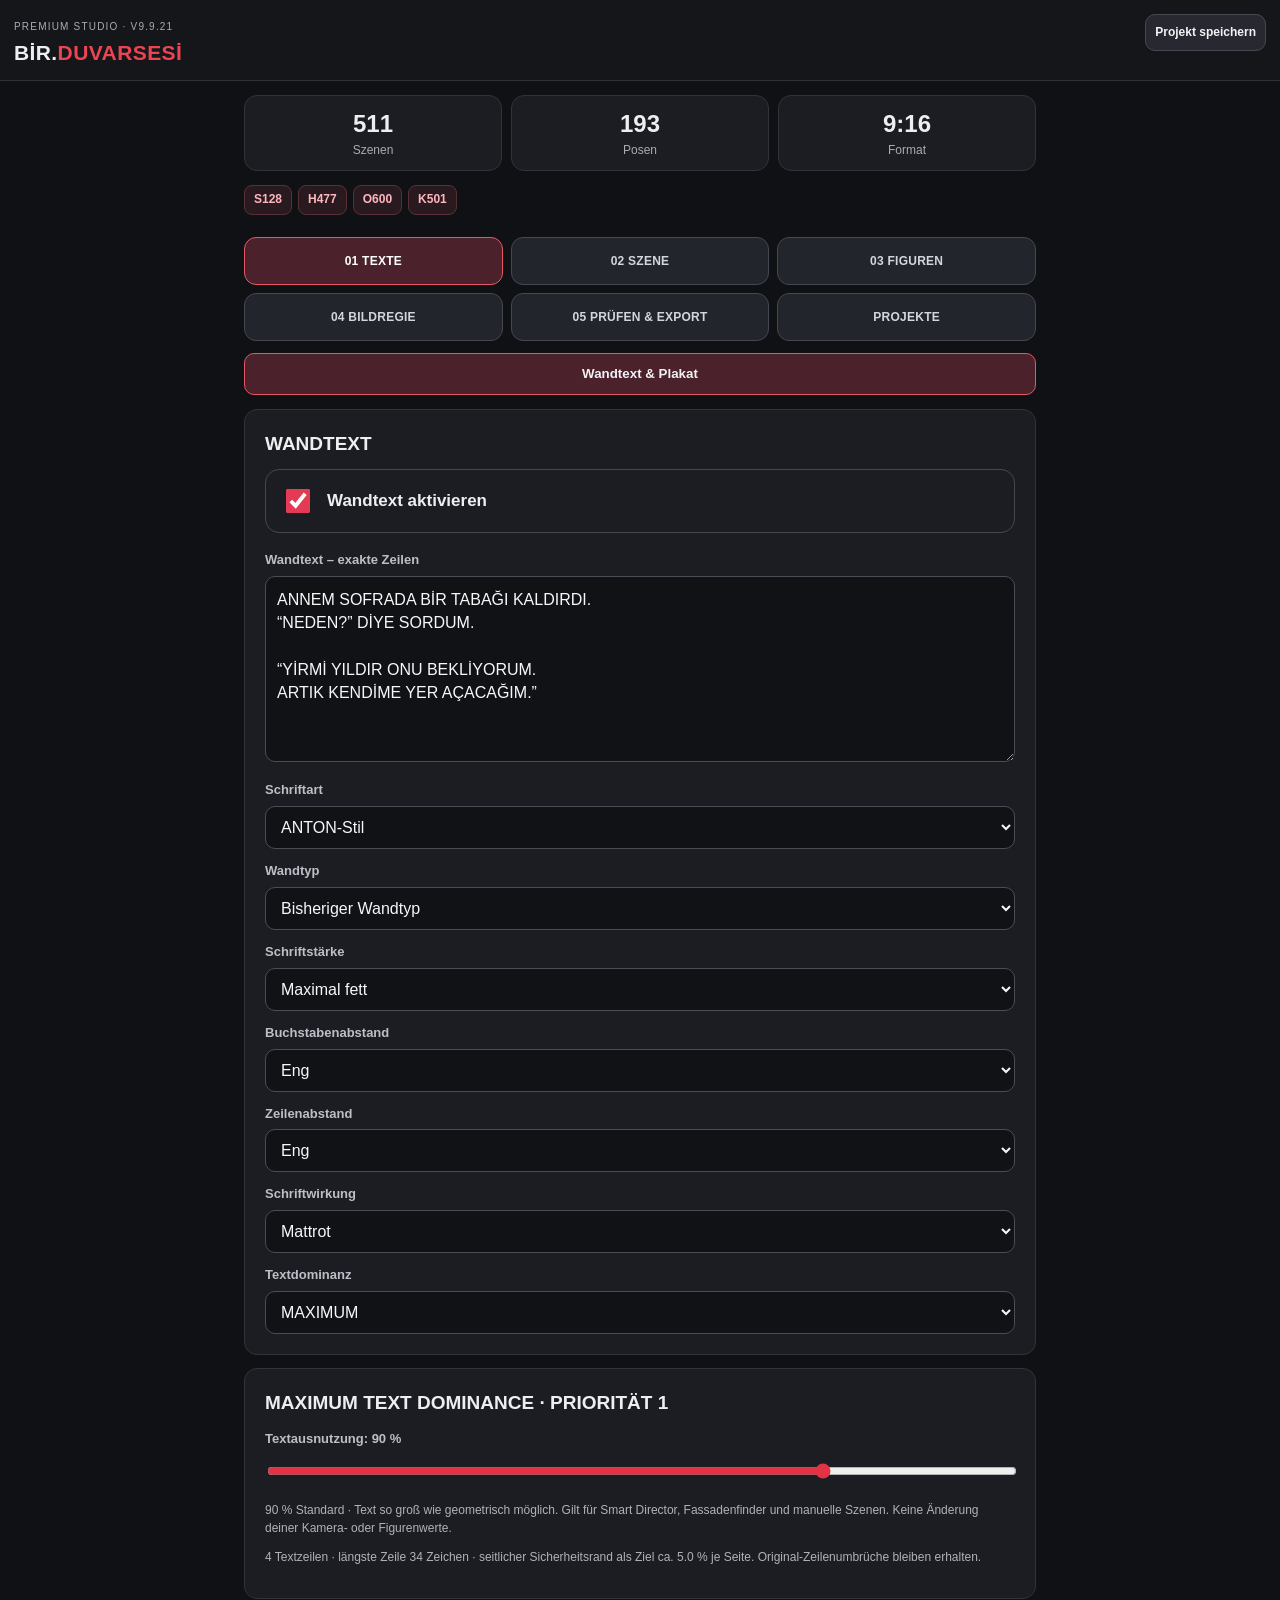
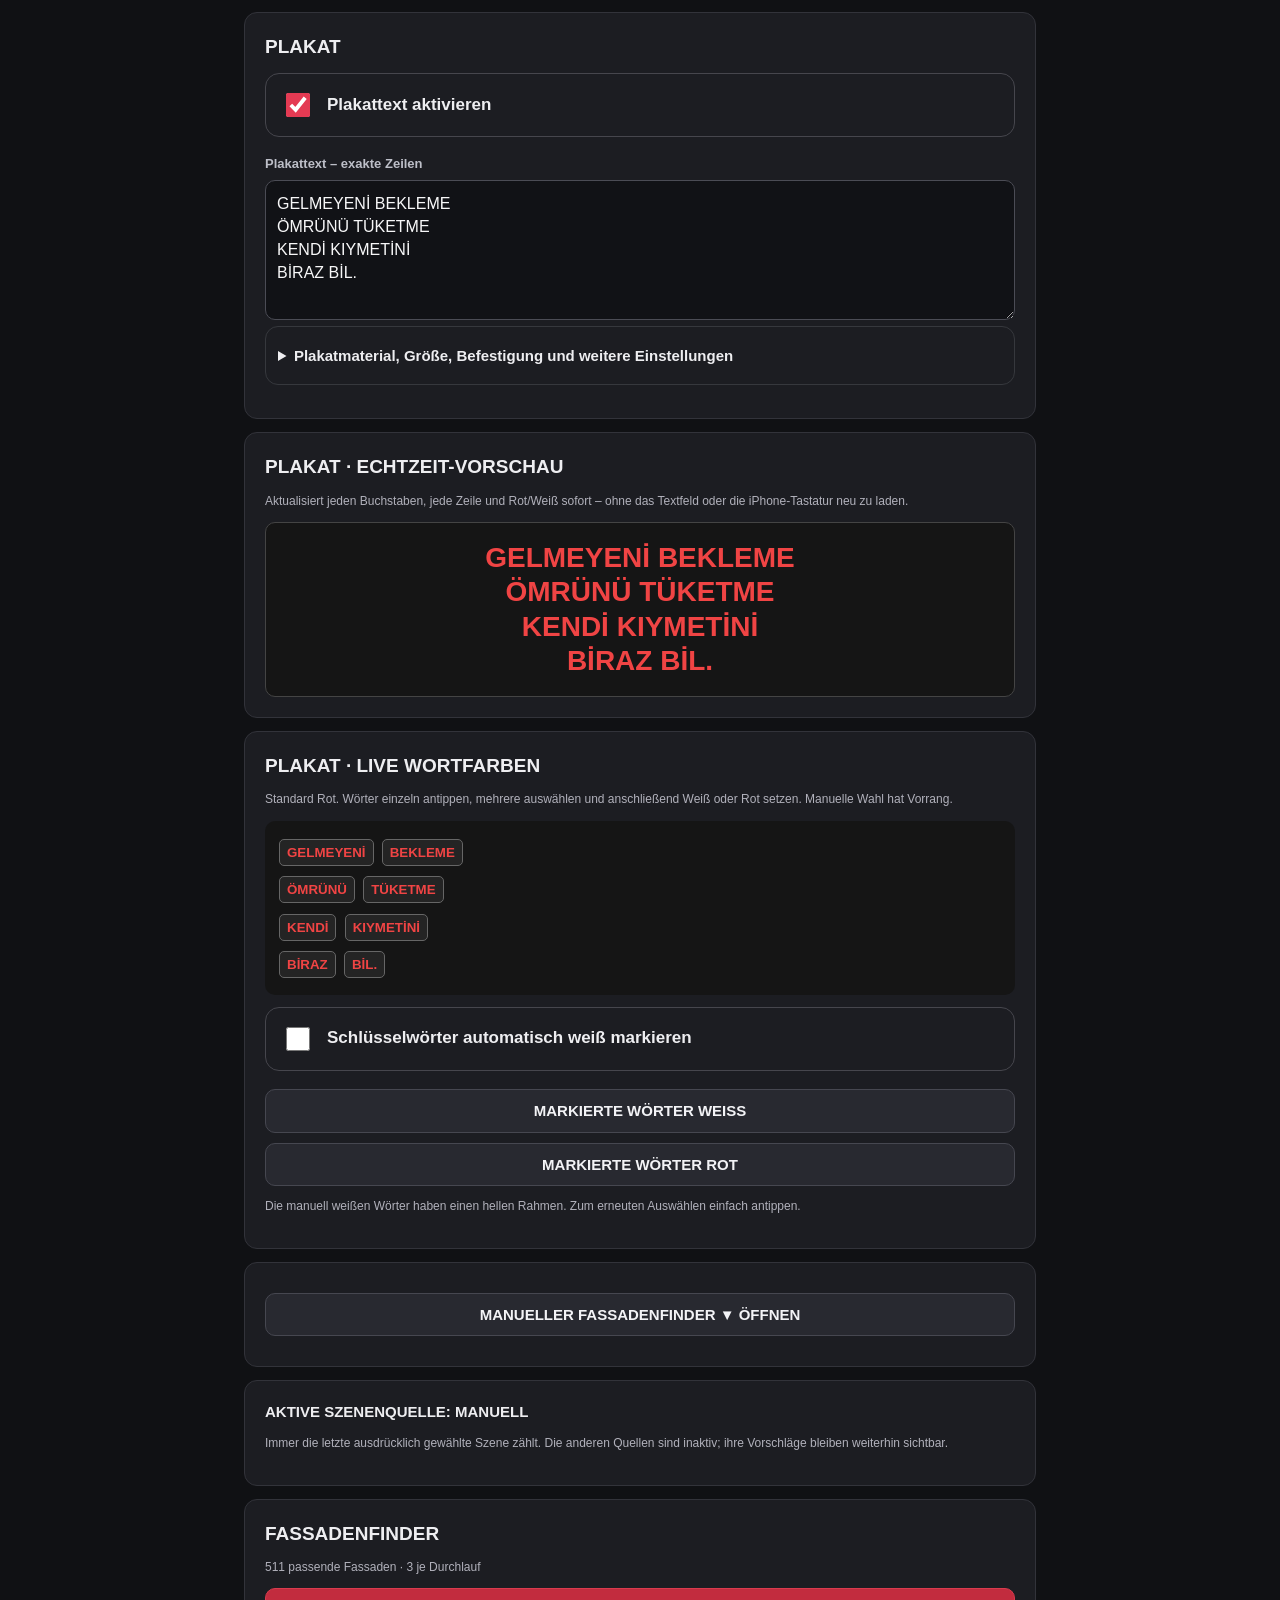
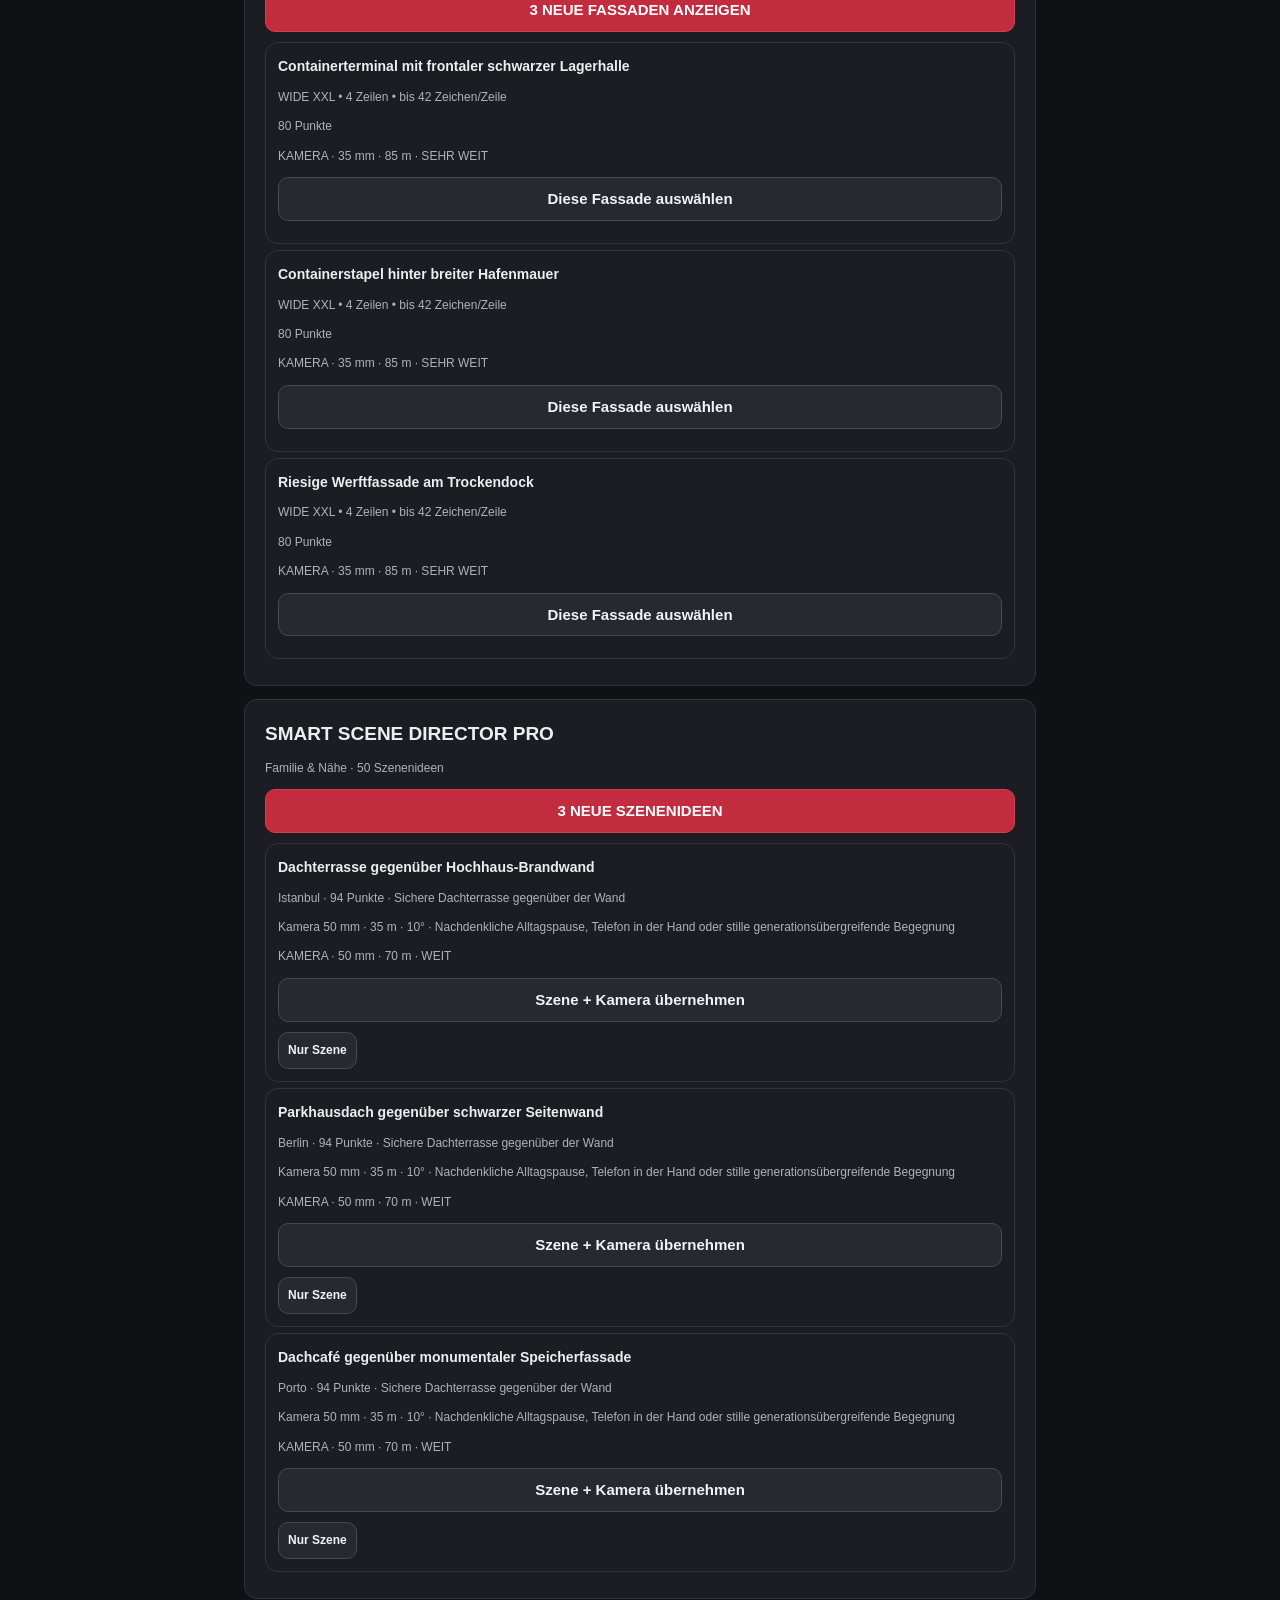
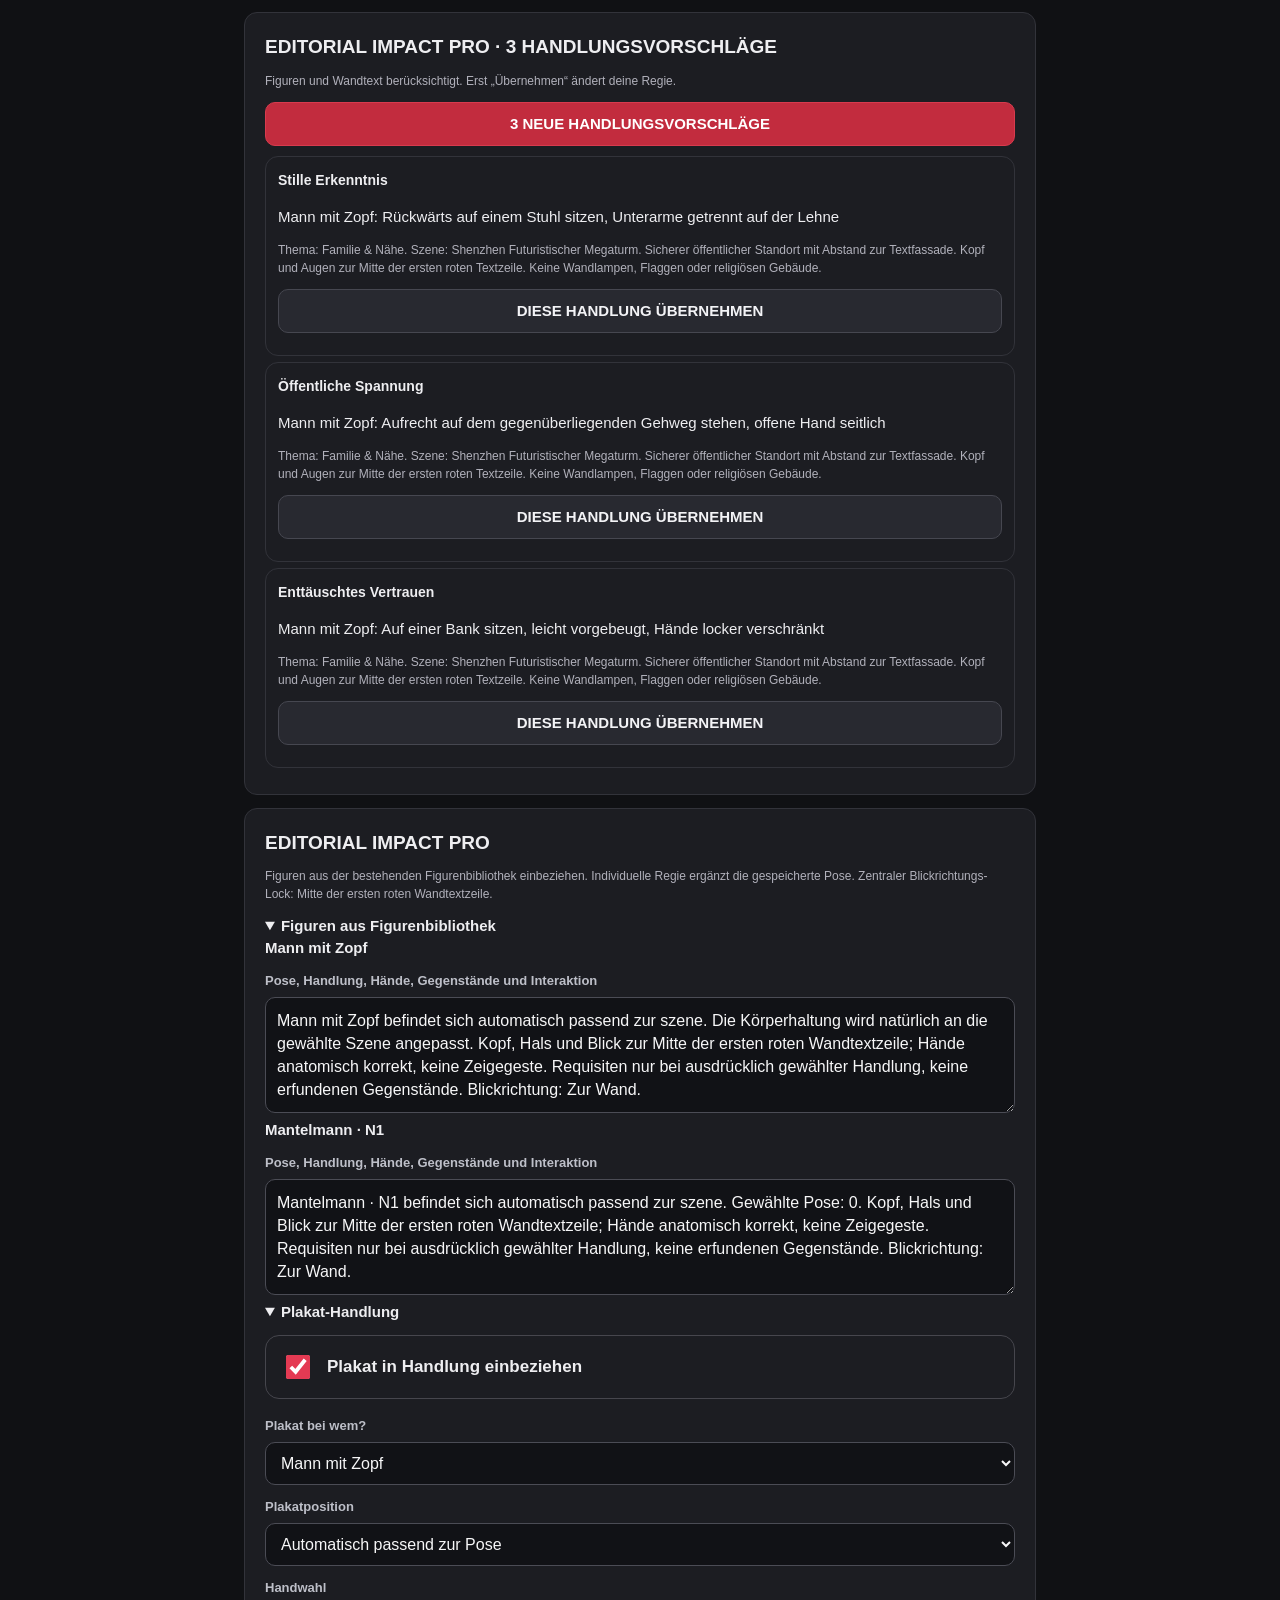
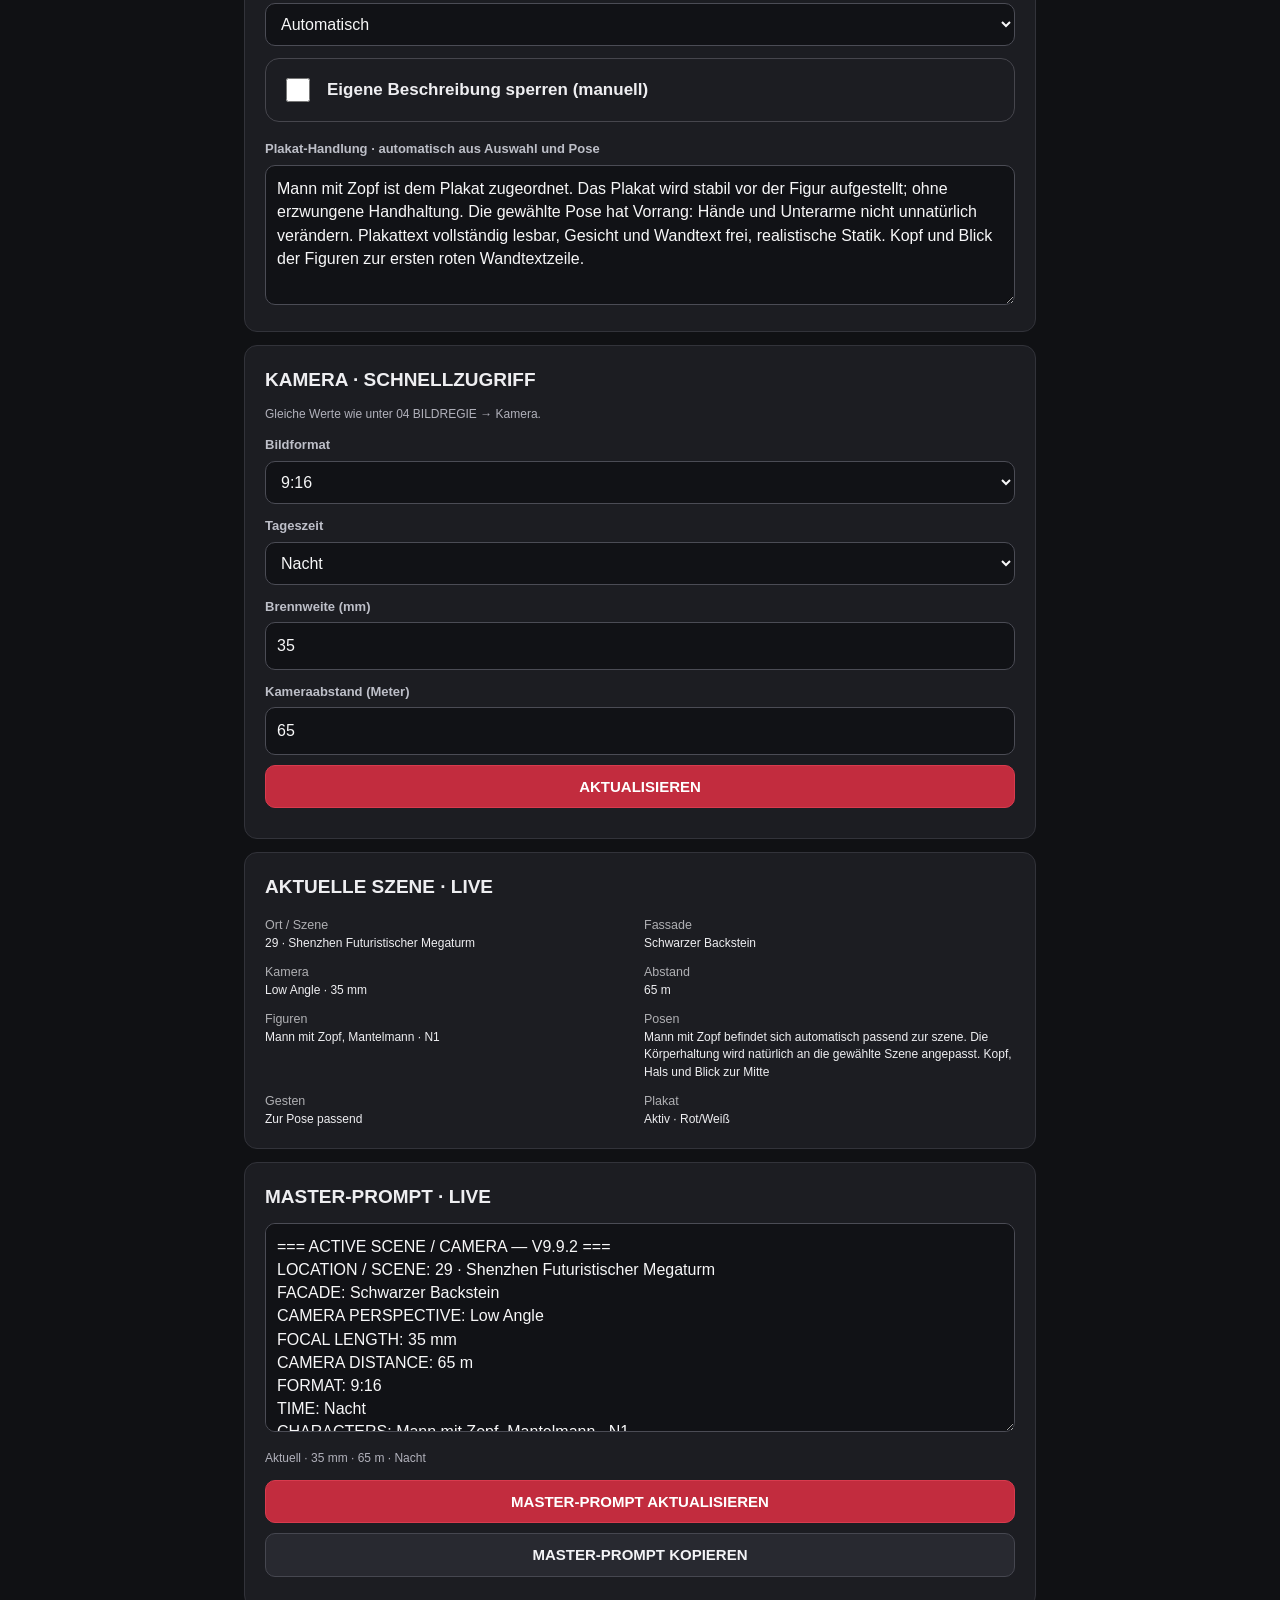
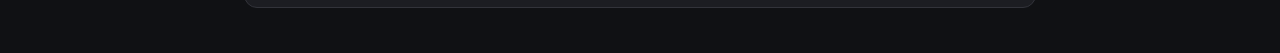
==== index.html @ 001b4fd0 "Publish V9.9.22 live word color synchronization" ====
<!doctype html><html lang="de"><head><meta charset="utf-8"><meta name="viewport" content="width=device-width,initial-scale=1,viewport-fit=cover"><meta name="theme-color" content="#101114"><meta name="apple-mobile-web-app-capable" content="yes"><meta name="apple-mobile-web-app-status-bar-style" content="black-translucent"><meta name="apple-mobile-web-app-title" content="DUVARSESİ"><link rel="manifest" href="manifest.webmanifest"><link rel="apple-touch-icon" href="icon-192.png"><link rel="stylesheet" href="styles.css"><title>BİR.DUVARSESİ V9.9.22</title></head><body><header><div><small>PREMIUM STUDIO · V9.9.22</small><h1>BİR.<span>DUVARSESİ</span></h1></div><button id="saveProject" class="small">Projekt speichern</button></header><main><div class="metrics"><div><b>311</b><small>Szenen</small></div><div><b id="poseMetric">193</b><small>Posen</small></div><div><b id="formatMetric">9:16</b><small>Format</small></div></div><nav id="tabs" aria-label="Arbeitsbereiche"></nav><section id="content" aria-live="polite"></section></main><div id="toast" role="status" aria-live="polite"></div><script src="version.js?v=99221"></script><script src="data.js"></script><script src="v96scenes.js"></script><script src="app.js"></script><script src="v94.js"></script><script src="v941.js?v=99193"></script><script src="v942.js"></script><script src="v96.js"></script><script src="v961.js"></script><script src="v962.js"></script><script src="v963.js"></script><script src="v964.js"></script><script src="v965.js"></script><script src="v966.js"></script><script src="v967.js?v=9981"></script><script src="v968.js"></script><script src="v969.js?v=9981"></script><script src="v970.js"></script><script src="v972.js"></script><script src="v973.js"></script><script src="v974.js"></script><script src="v976.js"></script><script src="v977.js"></script><script src="v978.js"></script><script src="v979.js"></script><script src="v980.js"></script><script src="v981.js"></script><script src="v982.js"></script><script src="v9823.js"></script><script src="v985.js"></script><script src="v986.js"></script><script src="v987.js?v=99192"></script><script src="v988.js?v=9981"></script><script src="v989.js?v=99101"></script><script src="v990.js?v=9901"></script><script src="v991.js?v=9912"></script><script src="v992.js?v=99211"></script><script src="v993.js?v=9947"></script><script src="v995.js?v=99111"></script><script src="v996.js?v=9971"></script><script src="v998.js?v=9981"></script><script src="v999.js?v=99101"></script><script src="v9912.js?v=99121"></script><script src="v9913.js?v=99131"></script><script src="v9914.js?v=99141"></script><script src="v9915.js?v=99162"></script><script src="v9916.js?v=99163"></script><script src="v9917.js?v=99171"></script><script src="v9918.js?v=99181"></script><script src="v9919.js?v=99191"></script><script src="v9920.js?v=99201"></script><script src="v9921.js?v=99211"></script><script src="v9922.js?v=99221"></script><script>(function(){function sync(){var v=window.BDS_VERSION;if(!v)return;var h=document.querySelector('header small');if(h&&h.textContent!=='PREMIUM STUDIO · V'+v)h.textContent='PREMIUM STUDIO · V'+v;var t='BİR.DUVARSESİ V'+v;if(document.title!==t)document.title=t;}sync();var h=document.querySelector('header small');if(h)new MutationObserver(sync).observe(h,{childList:true,subtree:true,characterData:true});})();</script></body></html>
---- styles.css ----
*{box-sizing:border-box}html{background:#101114}body{margin:0;color:#eeeef1;background:#101114;font-family:-apple-system,BlinkMacSystemFont,"Segoe UI",Arial,sans-serif;font-size:15px;line-height:1.45}header{position:sticky;top:0;z-index:3;display:flex;justify-content:space-between;align-items:center;gap:12px;background:#15161a;border-bottom:1px solid #303139;padding:calc(12px + env(safe-area-inset-top)) 16px 12px}header small{font-size:10px;color:#a9abb4;letter-spacing:1.2px}h1{font-size:21px;letter-spacing:.4px;margin:2px 0 0}h1 span{color:#ec4453}main{max-width:820px;margin:auto;padding:14px 14px calc(32px + env(safe-area-inset-bottom))}.metrics{display:grid;grid-template-columns:repeat(3,1fr);gap:9px;margin-bottom:14px}.metrics div,.panel,.item,.stat{background:#1c1d22;border:1px solid #32333a;border-radius:13px}.metrics div{display:flex;flex-direction:column;align-items:center;padding:11px 5px}.metrics b{font-size:24px}.metrics small,.muted,small.hint{font-size:12px;color:#a9abb4}nav{display:flex;gap:7px;overflow:auto;padding-bottom:11px;scrollbar-width:none}nav button{white-space:nowrap;flex:none;padding:10px 13px;background:#23252a;border:1px solid #35363d;color:#d5d6db;border-radius:12px}nav button.active{background:#ad2734;color:white;border-color:#d43a4b}.panel{padding:15px;margin:0 0 13px}h2{font-size:19px;margin:0 0 12px}h3{font-size:15px;margin:15px 0 8px}.hint{font-size:12px;color:#b1b1bb}.label{display:block;font-size:13px;color:#bdbfc8;font-weight:600;margin:13px 0 6px}textarea,input,select{width:100%;font:inherit;color:#f7f7f8;background:#111216;border:1px solid #4b4c55;border-radius:10px;padding:11px;outline:none}textarea:focus,input:focus,select:focus{border-color:#ef4a59}textarea{resize:vertical;min-height:100px}input[type=range]{padding:5px;accent-color:#ed4556}input[type=checkbox]{width:20px;height:20px;accent-color:#db3c4d}.check{display:flex;align-items:center;gap:9px;padding:9px 0}.seg{display:flex;gap:6px;flex-wrap:wrap}.seg button,.btn,.small{border:1px solid #464750;background:#282930;color:#f3f3f6;border-radius:10px;padding:10px 12px;font:inherit;font-weight:600}.seg button.on,.btn.primary{background:#c22c3e;border-color:#d83b4e;color:white}.btn{display:block;width:100%;margin:10px 0;text-align:center}.btn:disabled{opacity:.4}.small{font-size:12px;padding:9px}.item{padding:12px;margin:6px 0;cursor:pointer}.item.active{border-color:#e64a59;background:#332126}.item small{display:block;color:#aaaab5;margin-top:4px}.item strong{font-size:14px}.list{max-height:48vh;overflow:auto}.row{display:flex;justify-content:space-between;align-items:center;gap:10px}.row>div{min-width:0}.tag{font-size:12px;border-radius:7px;background:#30323a;padding:4px 7px}.warn{border-left:3px solid #e5a546;background:#31291c;padding:10px;border-radius:6px;margin:9px 0}.ok{border-left:3px solid #53bc8b;background:#1c3028;padding:10px;border-radius:6px;margin:9px 0}.grid2{display:grid;grid-template-columns:1fr 1fr;gap:10px}.stat{padding:12px}.stat b{font-size:23px;display:block}.stat small{color:#aaa}.line{padding:8px 0;border-bottom:1px solid #34353b}.line small{display:block;color:#a9abb4}.preview{font-size:11px;line-height:1.5;white-space:pre-wrap;overflow-wrap:anywhere;max-height:430px;overflow:auto;background:#101114;padding:12px;border:1px solid #37383f;border-radius:10px;user-select:text;-webkit-user-select:text}.refcard{border:1px solid #383941;border-radius:11px;padding:12px;margin:10px 0}.refcard img{width:100%;max-height:180px;object-fit:contain;margin:8px 0;border-radius:8px;background:#101114}.refcard input[type=file]{font-size:12px}.refcard button{margin-top:7px}.row button{flex-shrink:0}.red{color:#ef5260}#toast{position:fixed;bottom:calc(22px + env(safe-area-inset-bottom));left:50%;transform:translateX(-50%);background:#f5f5f5;color:#171717;padding:10px 15px;border-radius:10px;opacity:0;pointer-events:none;transition:opacity .2s;z-index:10;font-size:13px;max-width:90%;text-align:center}#toast.show{opacity:1}@media(min-width:650px){nav{flex-wrap:wrap}.panel{padding:20px}}
.signPreview{margin-top:12px}.signPreview small{display:block;margin-bottom:8px}.signPreview>div{border-radius:10px;padding:16px;white-space:normal;overflow-wrap:anywhere;text-align:center;font-weight:900;line-height:1.28;min-height:64px;letter-spacing:.035em}.darkSign{background:#101010}.lightSign{background:#f8f7f4}

/* V9.0 touch-friendly controls */
#tabs button{min-height:43px}.panel select,.panel input,.panel textarea{font-size:16px}.panel button{touch-action:manipulation}

.previewFrame{margin:12px auto;max-width:420px;display:flex;justify-content:center;background:#151515;border:1px solid #494949;border-radius:12px;overflow:hidden}.previewFrame canvas{width:100%;height:auto;object-fit:contain;display:block}.panel .grid2 .btn{min-width:0;white-space:normal}

/* V9.4 mobile usability */
#v94codes{display:flex;gap:6px;overflow:auto;padding:0 0 10px;scrollbar-width:none}#v94codes span{flex:none;border:1px solid #5a3037;background:#291a1f;color:#ffb5bd;padding:5px 9px;border-radius:8px;font-size:12px;font-weight:700}nav{position:sticky;top:calc(69px + env(safe-area-inset-top));z-index:2;background:#101114;padding-top:7px}.v94details{background:#1c1d22;border:1px solid #36383d;border-radius:13px;margin-bottom:13px;padding:12px}.v94details summary{font-weight:700;cursor:pointer;padding:6px 0}.v94code{background:#342126;color:#ff9daa;padding:10px;border-radius:9px;font-weight:700;margin:12px 0}.v94archivegrid{display:grid;grid-template-columns:repeat(2,minmax(0,1fr));gap:9px}.v94archivecard{background:#26272d;border:1px solid #383941;border-radius:12px;padding:8px;min-width:0}.v94archivecard img,.v94empty{width:100%;height:140px;object-fit:cover;background:#111;border-radius:8px}.v94archivecard strong{display:block;overflow-wrap:anywhere;font-size:13px;margin-top:5px}.v94archivecard small{display:block;color:#aaa}.v94archivecard .row{margin-top:7px}.v94archivecard .small{padding:7px;font-size:11px}.v94empty{display:grid;place-items:center;color:#aaa}@media(max-width:400px){nav{top:calc(67px + env(safe-area-inset-top))}}

/* V9.4.1 compact figure controls */
.v941switch{display:flex;align-items:center;gap:14px;padding:16px;border:1px solid #46464d;border-radius:14px;font-size:17px;font-weight:700;margin:12px 0 18px}.v941switch input{width:24px;height:24px;accent-color:#e43a53}.v941figinner{padding:12px 2px}.v941figure{margin:12px 0}.v941ref{padding:13px;margin:14px 0;border:1px solid #484852;border-radius:12px;display:grid;gap:9px}.v941ref input{max-width:100%;font-size:14px}.v941count{font-size:15px;color:#ff9fac;font-weight:700;margin:12px 0}nav#tabs{position:sticky;top:0;z-index:20;background:#101114;padding:8px 0;overflow-x:auto} .v941figure select{width:100%} 

header{padding-top:max(16px,env(safe-area-inset-top))}nav#tabs{overflow-x:auto;white-space:nowrap;scrollbar-width:none}nav#tabs button{flex-shrink:0}

/* V9.6 */
.v96director{border:1px solid #555b66;border-radius:14px;padding:14px;margin:16px 0;background:#181b21}.v96head{display:flex;align-items:center;justify-content:space-between;gap:8px}.v96head strong{font-size:13px}.v96summary,.v96card{border:1px solid #414753;border-radius:12px;padding:12px;margin-top:12px}.v96summary small,.v96card small{display:block;opacity:.75;margin-top:5px}.v96card p{font-size:13px;line-height:1.45}.v96card button{margin:4px 5px 4px 0}.v96director .btn{margin-top:10px}
/* V9.8.2.3: iOS safe-area, nonoverlapping navigation */
header{position:relative;top:auto;z-index:1;min-height:0;flex-wrap:wrap;padding:calc(14px + env(safe-area-inset-top)) 14px 12px;align-items:flex-start}header>div{min-width:0;flex:1 1 160px}header h1{font-size:clamp(17px,5vw,21px);overflow-wrap:anywhere}header #saveProject{flex:0 0 auto;max-width:100%;white-space:normal}nav#tabs{position:relative!important;top:auto!important;z-index:2;display:flex;flex-wrap:nowrap;overflow-x:auto;overscroll-behavior-x:contain;-webkit-overflow-scrolling:touch;max-width:100%;white-space:nowrap}nav#tabs button{flex:0 0 auto}.v9823-toggle{display:flex;align-items:center;gap:12px;padding:12px;margin:10px 0;background:#26272d;border:1px solid #555660;border-radius:10px;font-weight:700}.v9823-toggle input{width:22px;height:22px;flex:none}main{min-width:0}#content{min-width:0}

/* V9.8.6 iPhone Clean Studio: five primary workflow areas + projects */
nav#tabs.bds986-mainnav{display:grid;grid-template-columns:repeat(2,minmax(0,1fr));gap:8px;overflow:visible;white-space:normal;padding:12px 0;background:transparent}
nav#tabs.bds986-mainnav button{min-width:0;white-space:normal;overflow-wrap:anywhere;min-height:48px;text-align:center;padding:10px 7px;border:1px solid #454751;border-radius:12px;background:#22252b;font-size:12px;font-weight:750;letter-spacing:.02em}
nav#tabs.bds986-mainnav button.active{border-color:#e45866;background:#4b222b;color:#fff}
.bds986-subnav{display:flex;flex-wrap:wrap;gap:7px;margin:0 0 14px}
.bds986-subnav button{flex:1 1 auto;min-height:42px;padding:9px 12px;border:1px solid #464952;border-radius:10px;background:#22252b;color:#f1f1f4;font-weight:650}
.bds986-subnav button.active{border-color:#e45866;background:#4b222b}
.bds986-note{font-size:13px;line-height:1.45;color:#c5c8cf;background:#1e2229;border:1px solid #373c46;padding:12px;border-radius:12px;margin:0 0 14px}
@media(min-width:620px){nav#tabs.bds986-mainnav{grid-template-columns:repeat(3,minmax(0,1fr))}}
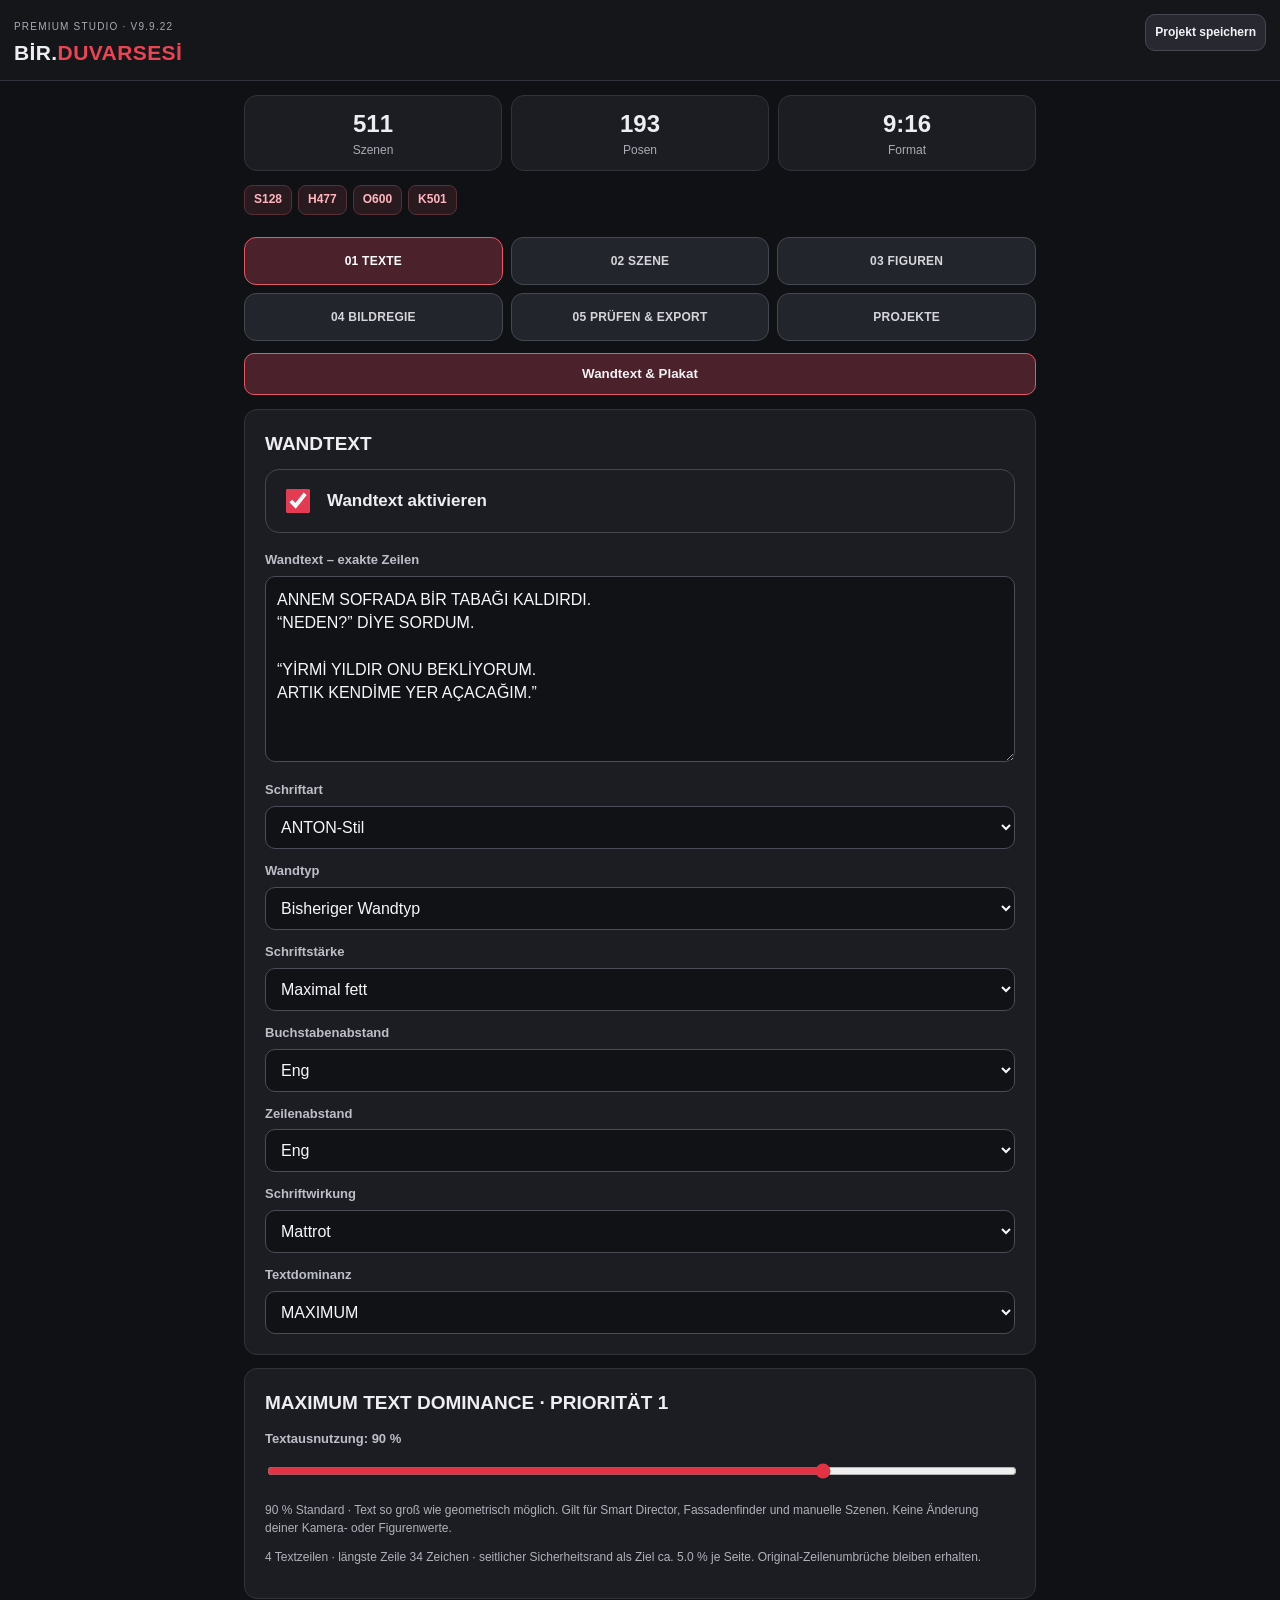
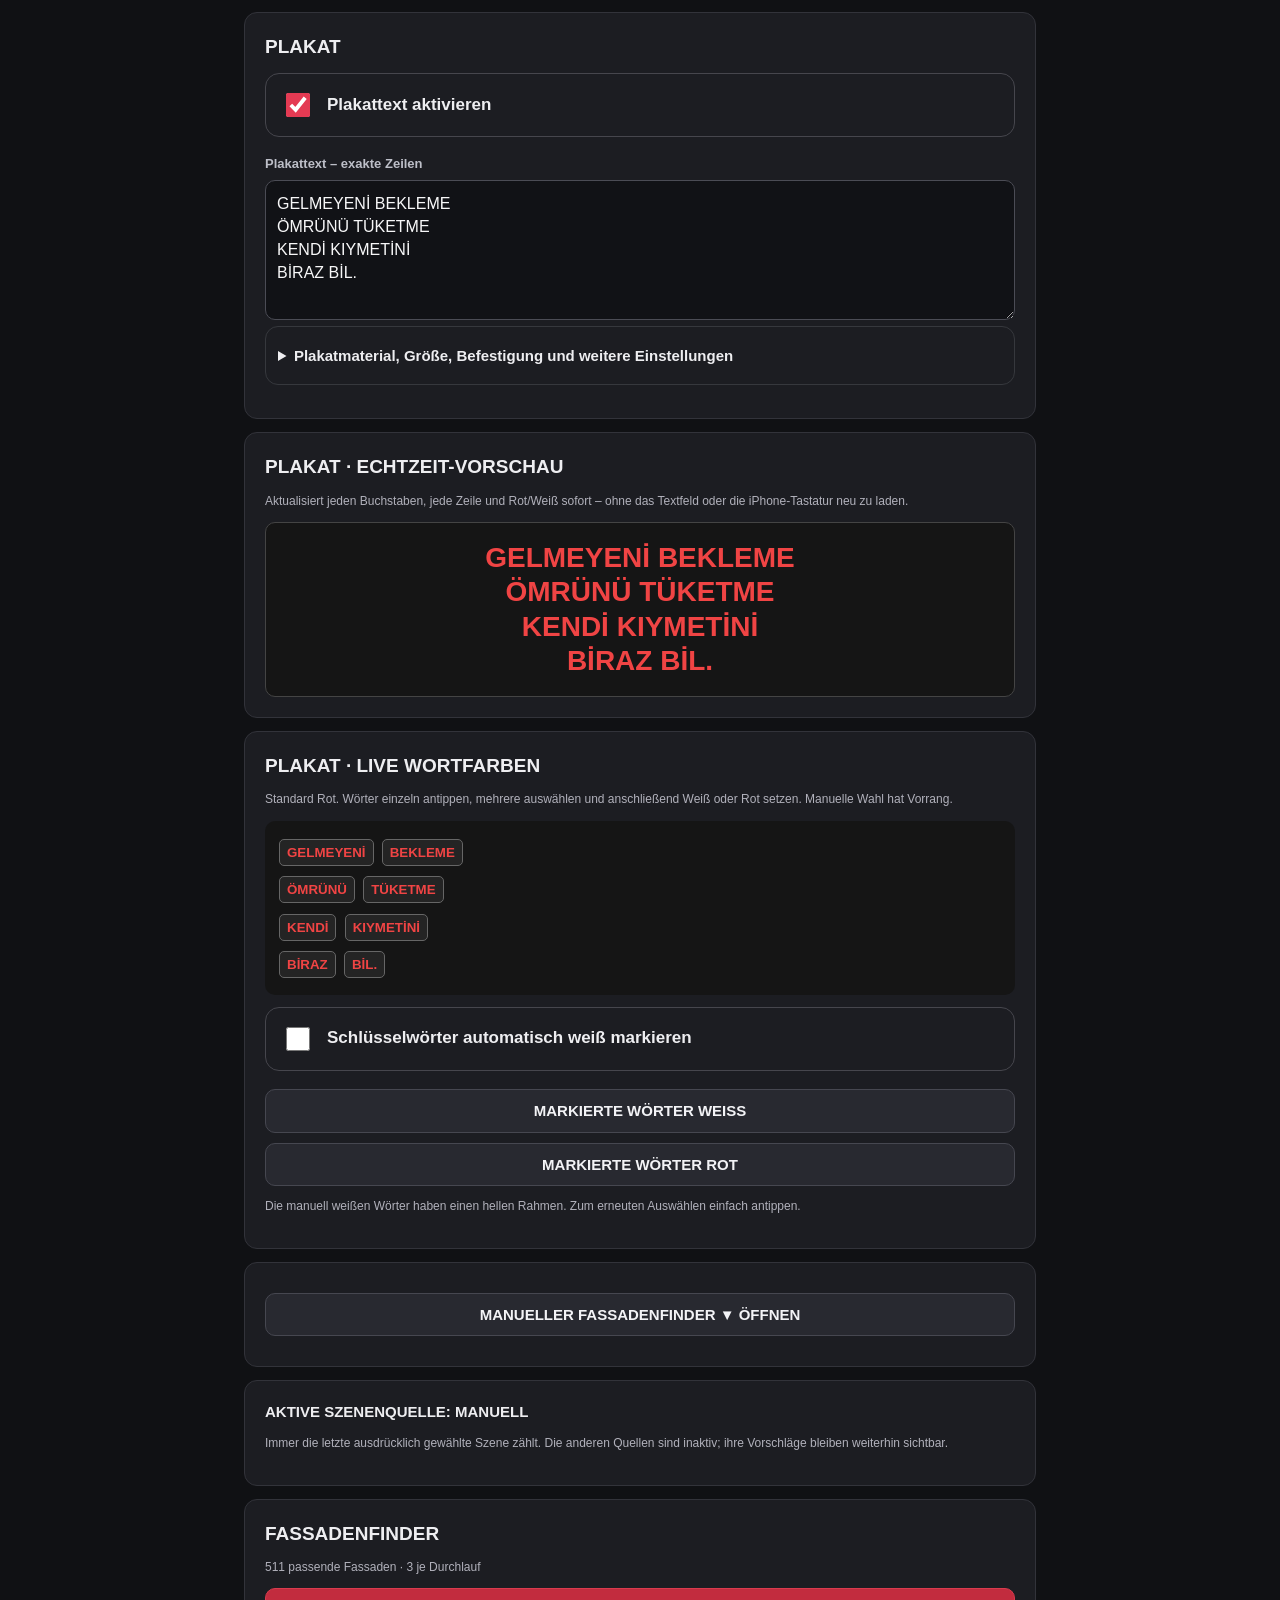
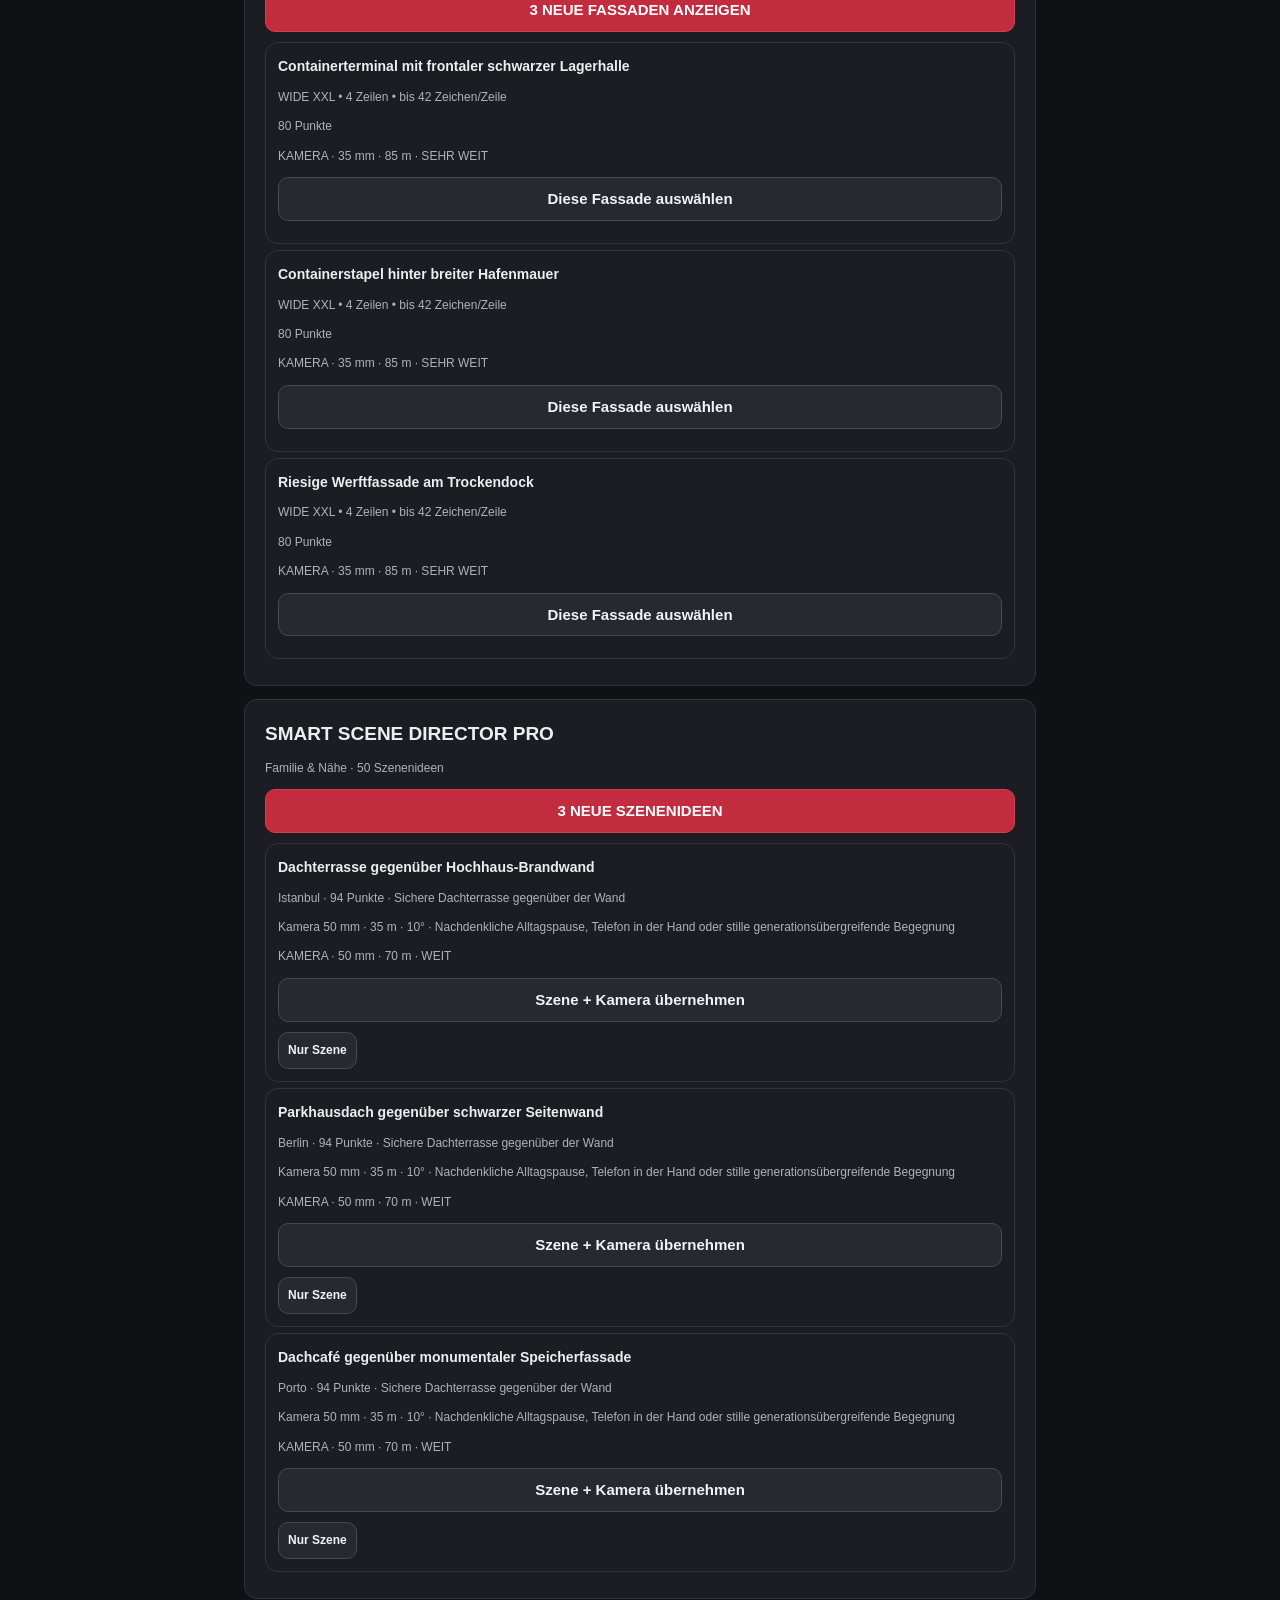
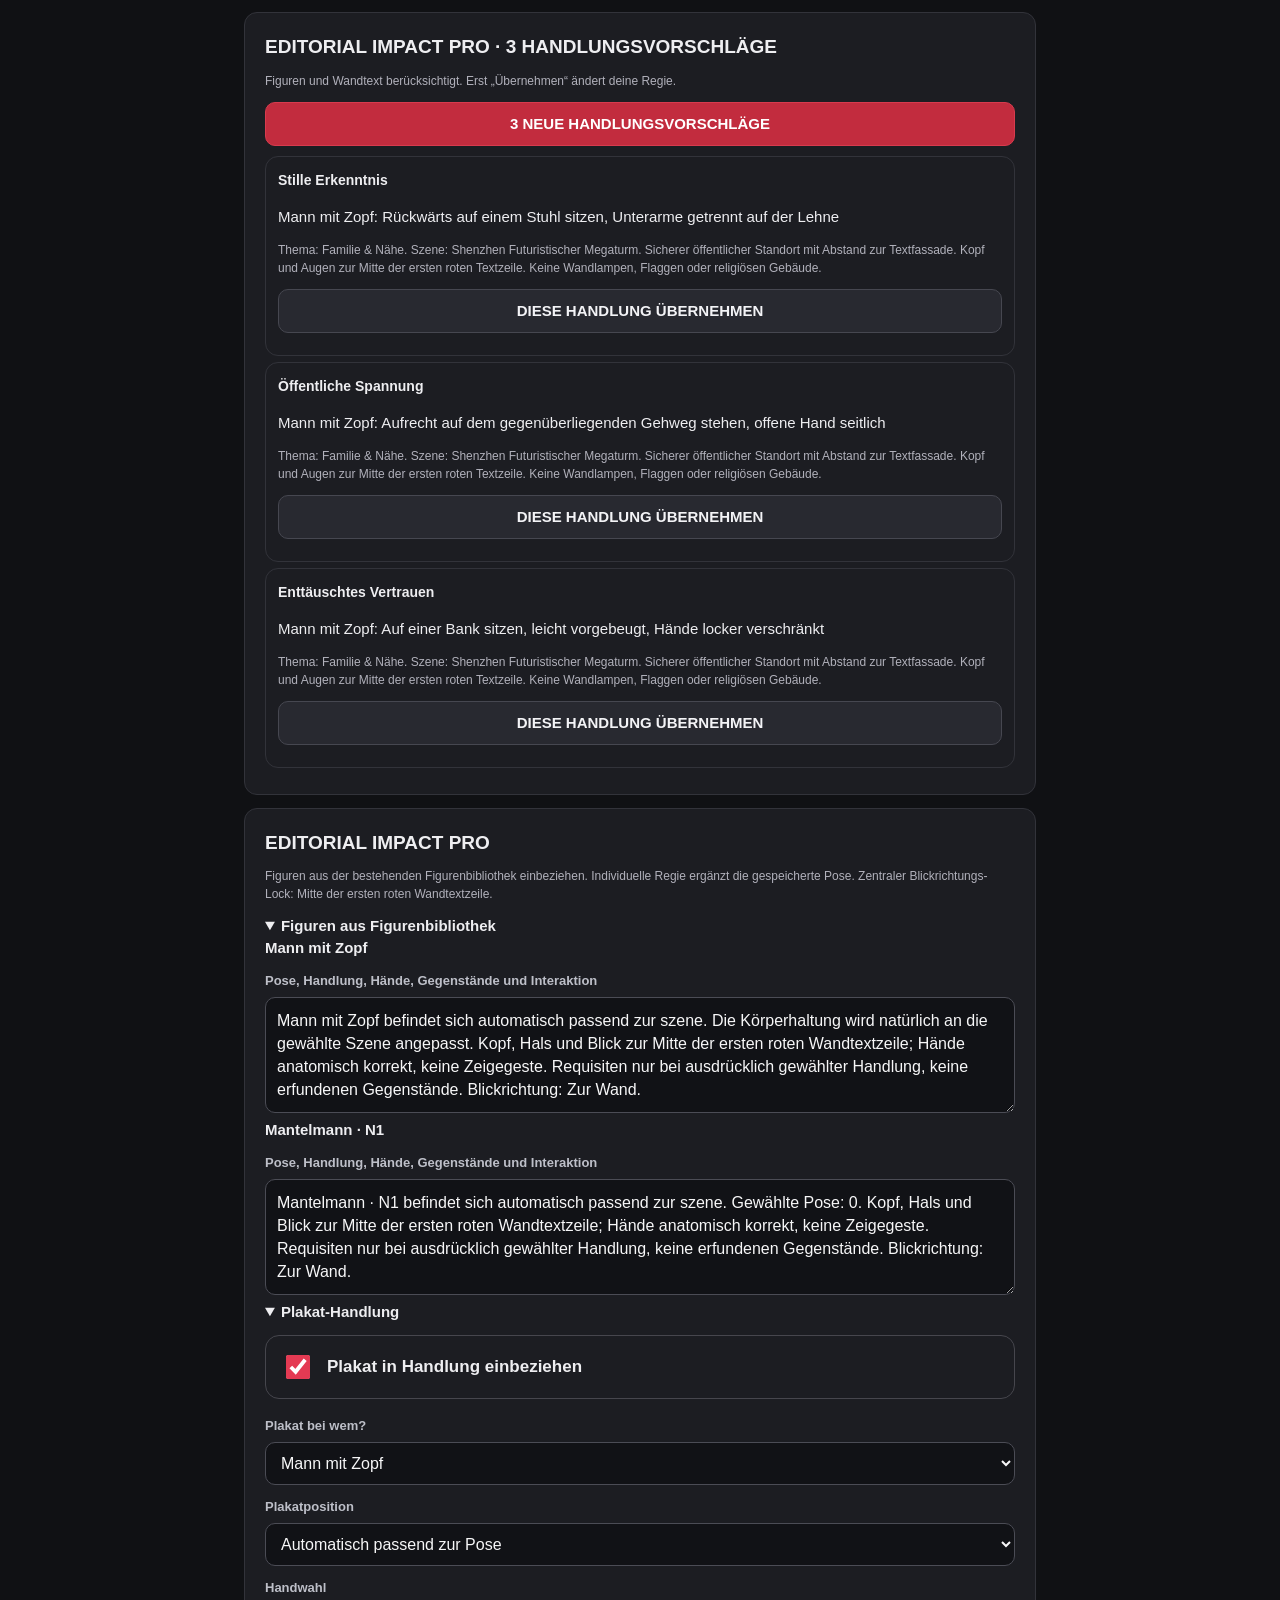
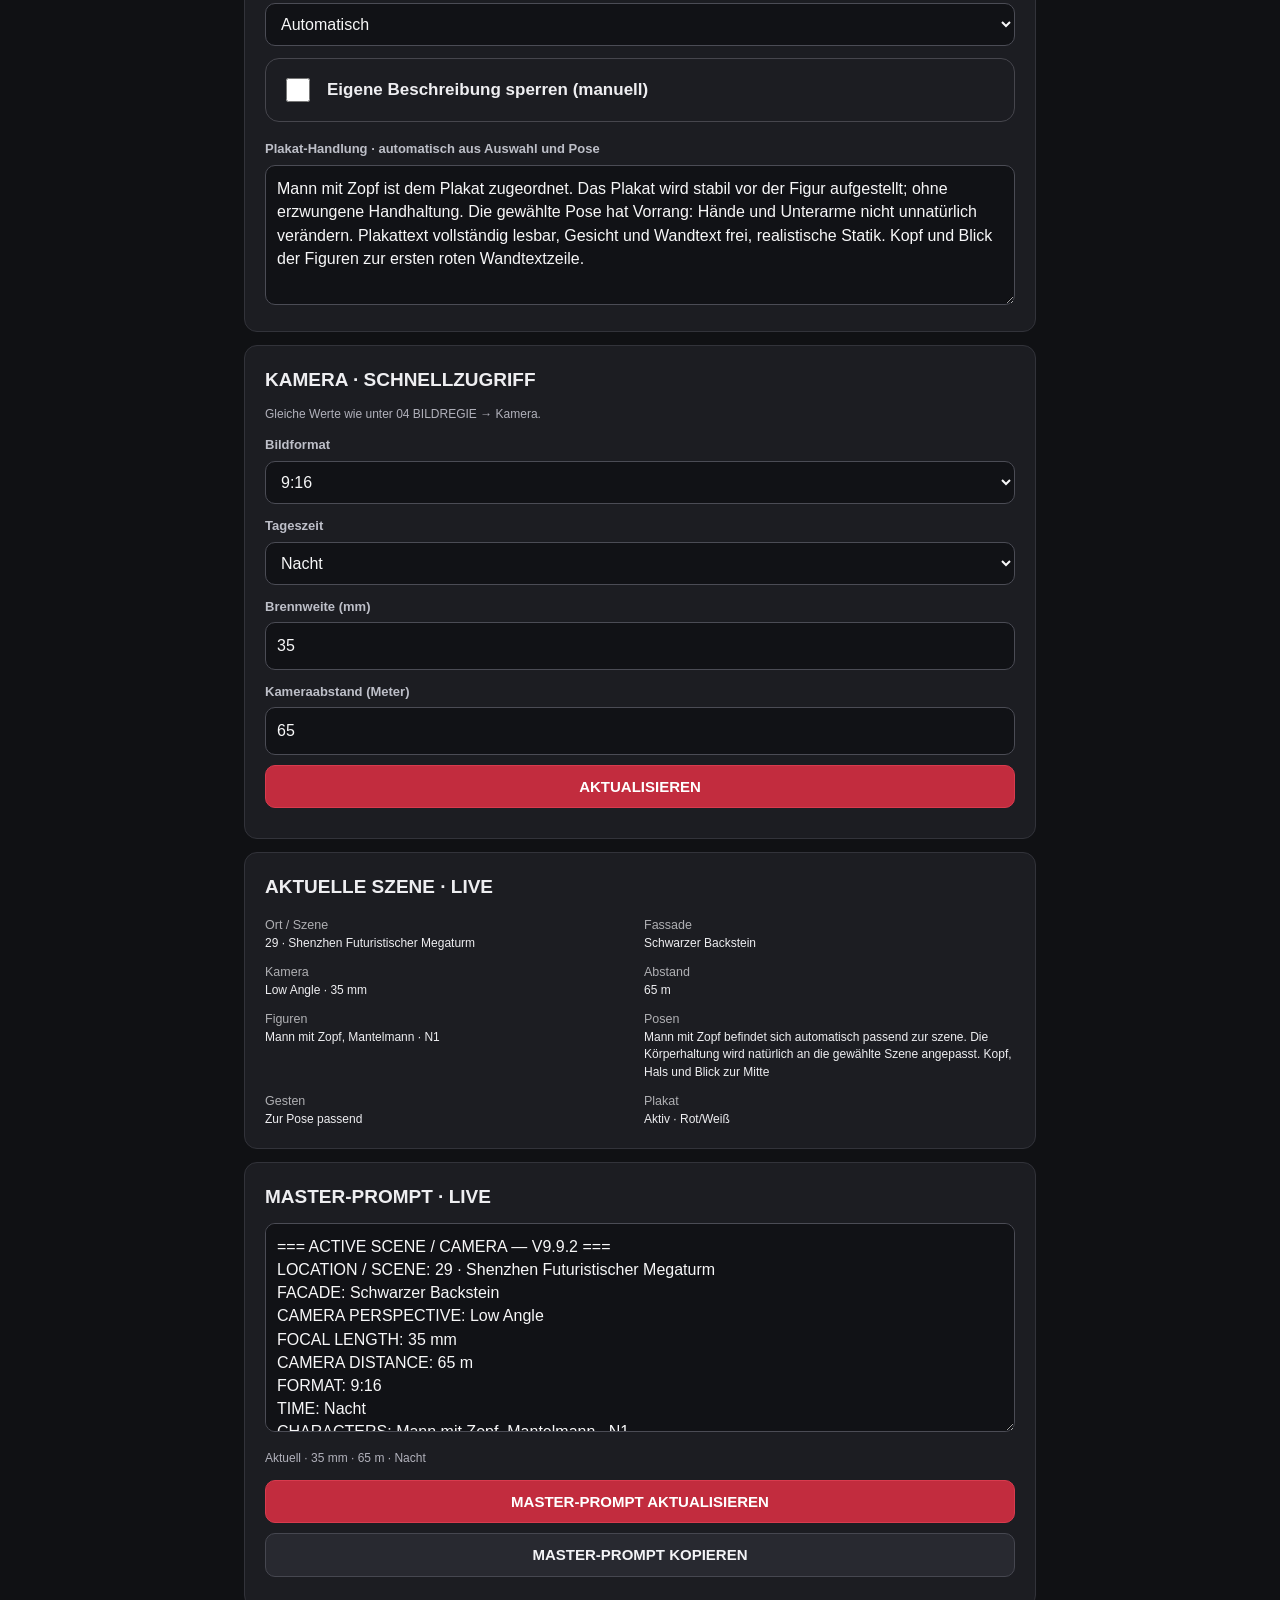
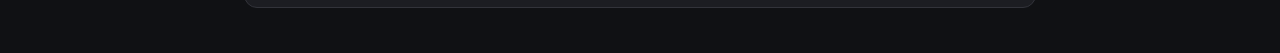
==== commit d3d99594: "Publish V9.9.23 native live word colors and refresh PWA cache" ====
--- a/index.html
+++ b/index.html
@@ -1 +1 @@
-<!doctype html><html lang="de"><head><meta charset="utf-8"><meta name="viewport" content="width=device-width,initial-scale=1,viewport-fit=cover"><meta name="theme-color" content="#101114"><meta name="apple-mobile-web-app-capable" content="yes"><meta name="apple-mobile-web-app-status-bar-style" content="black-translucent"><meta name="apple-mobile-web-app-title" content="DUVARSESİ"><link rel="manifest" href="manifest.webmanifest"><link rel="apple-touch-icon" href="icon-192.png"><link rel="stylesheet" href="styles.css"><title>BİR.DUVARSESİ V9.9.22</title></head><body><header><div><small>PREMIUM STUDIO · V9.9.22</small><h1>BİR.<span>DUVARSESİ</span></h1></div><button id="saveProject" class="small">Projekt speichern</button></header><main><div class="metrics"><div><b>311</b><small>Szenen</small></div><div><b id="poseMetric">193</b><small>Posen</small></div><div><b id="formatMetric">9:16</b><small>Format</small></div></div><nav id="tabs" aria-label="Arbeitsbereiche"></nav><section id="content" aria-live="polite"></section></main><div id="toast" role="status" aria-live="polite"></div><script src="version.js?v=99221"></script><script src="data.js"></script><script src="v96scenes.js"></script><script src="app.js"></script><script src="v94.js"></script><script src="v941.js?v=99193"></script><script src="v942.js"></script><script src="v96.js"></script><script src="v961.js"></script><script src="v962.js"></script><script src="v963.js"></script><script src="v964.js"></script><script src="v965.js"></script><script src="v966.js"></script><script src="v967.js?v=9981"></script><script src="v968.js"></script><script src="v969.js?v=9981"></script><script src="v970.js"></script><script src="v972.js"></script><script src="v973.js"></script><script src="v974.js"></script><script src="v976.js"></script><script src="v977.js"></script><script src="v978.js"></script><script src="v979.js"></script><script src="v980.js"></script><script src="v981.js"></script><script src="v982.js"></script><script src="v9823.js"></script><script src="v985.js"></script><script src="v986.js"></script><script src="v987.js?v=99192"></script><script src="v988.js?v=9981"></script><script src="v989.js?v=99101"></script><script src="v990.js?v=9901"></script><script src="v991.js?v=9912"></script><script src="v992.js?v=99211"></script><script src="v993.js?v=9947"></script><script src="v995.js?v=99111"></script><script src="v996.js?v=9971"></script><script src="v998.js?v=9981"></script><script src="v999.js?v=99101"></script><script src="v9912.js?v=99121"></script><script src="v9913.js?v=99131"></script><script src="v9914.js?v=99141"></script><script src="v9915.js?v=99162"></script><script src="v9916.js?v=99163"></script><script src="v9917.js?v=99171"></script><script src="v9918.js?v=99181"></script><script src="v9919.js?v=99191"></script><script src="v9920.js?v=99201"></script><script src="v9921.js?v=99211"></script><script src="v9922.js?v=99221"></script><script>(function(){function sync(){var v=window.BDS_VERSION;if(!v)return;var h=document.querySelector('header small');if(h&&h.textContent!=='PREMIUM STUDIO · V'+v)h.textContent='PREMIUM STUDIO · V'+v;var t='BİR.DUVARSESİ V'+v;if(document.title!==t)document.title=t;}sync();var h=document.querySelector('header small');if(h)new MutationObserver(sync).observe(h,{childList:true,subtree:true,characterData:true});})();</script></body></html>+<!doctype html><html lang="de"><head><meta charset="utf-8"><meta name="viewport" content="width=device-width,initial-scale=1,viewport-fit=cover"><meta name="theme-color" content="#101114"><meta name="apple-mobile-web-app-capable" content="yes"><meta name="apple-mobile-web-app-status-bar-style" content="black-translucent"><meta name="apple-mobile-web-app-title" content="DUVARSESİ"><link rel="manifest" href="manifest.webmanifest"><link rel="apple-touch-icon" href="icon-192.png"><link rel="stylesheet" href="styles.css"><title>BİR.DUVARSESİ V9.9.23</title></head><body><header><div><small>PREMIUM STUDIO · V9.9.23</small><h1>BİR.<span>DUVARSESİ</span></h1></div><button id="saveProject" class="small">Projekt speichern</button></header><main><div class="metrics"><div><b>311</b><small>Szenen</small></div><div><b id="poseMetric">193</b><small>Posen</small></div><div><b id="formatMetric">9:16</b><small>Format</small></div></div><nav id="tabs" aria-label="Arbeitsbereiche"></nav><section id="content" aria-live="polite"></section></main><div id="toast" role="status" aria-live="polite"></div><script src="version.js?v=99231"></script><script src="data.js"></script><script src="v96scenes.js"></script><script src="app.js"></script><script src="v94.js"></script><script src="v941.js?v=99193"></script><script src="v942.js"></script><script src="v96.js"></script><script src="v961.js"></script><script src="v962.js"></script><script src="v963.js"></script><script src="v964.js"></script><script src="v965.js"></script><script src="v966.js"></script><script src="v967.js?v=9981"></script><script src="v968.js"></script><script src="v969.js?v=9981"></script><script src="v970.js"></script><script src="v972.js"></script><script src="v973.js"></script><script src="v974.js"></script><script src="v976.js"></script><script src="v977.js"></script><script src="v978.js"></script><script src="v979.js"></script><script src="v980.js"></script><script src="v981.js"></script><script src="v982.js"></script><script src="v9823.js"></script><script src="v985.js"></script><script src="v986.js"></script><script src="v987.js?v=99192"></script><script src="v988.js?v=9981"></script><script src="v989.js?v=99101"></script><script src="v990.js?v=9901"></script><script src="v991.js?v=9912"></script><script src="v992.js?v=99231"></script><script src="v993.js?v=9947"></script><script src="v995.js?v=99111"></script><script src="v996.js?v=9971"></script><script src="v998.js?v=9981"></script><script src="v999.js?v=99101"></script><script src="v9912.js?v=99121"></script><script src="v9913.js?v=99131"></script><script src="v9914.js?v=99141"></script><script src="v9915.js?v=99162"></script><script src="v9916.js?v=99163"></script><script src="v9917.js?v=99171"></script><script src="v9918.js?v=99181"></script><script src="v9919.js?v=99191"></script><script src="v9920.js?v=99201"></script><script src="v9921.js?v=99211"></script><script src="v9922.js?v=99221"></script><script>(function(){function sync(){var v=window.BDS_VERSION;if(!v)return;var h=document.querySelector('header small');if(h&&h.textContent!=='PREMIUM STUDIO · V'+v)h.textContent='PREMIUM STUDIO · V'+v;var t='BİR.DUVARSESİ V'+v;if(document.title!==t)document.title=t;}sync();var h=document.querySelector('header small');if(h)new MutationObserver(sync).observe(h,{childList:true,subtree:true,characterData:true});})();</script></body></html>
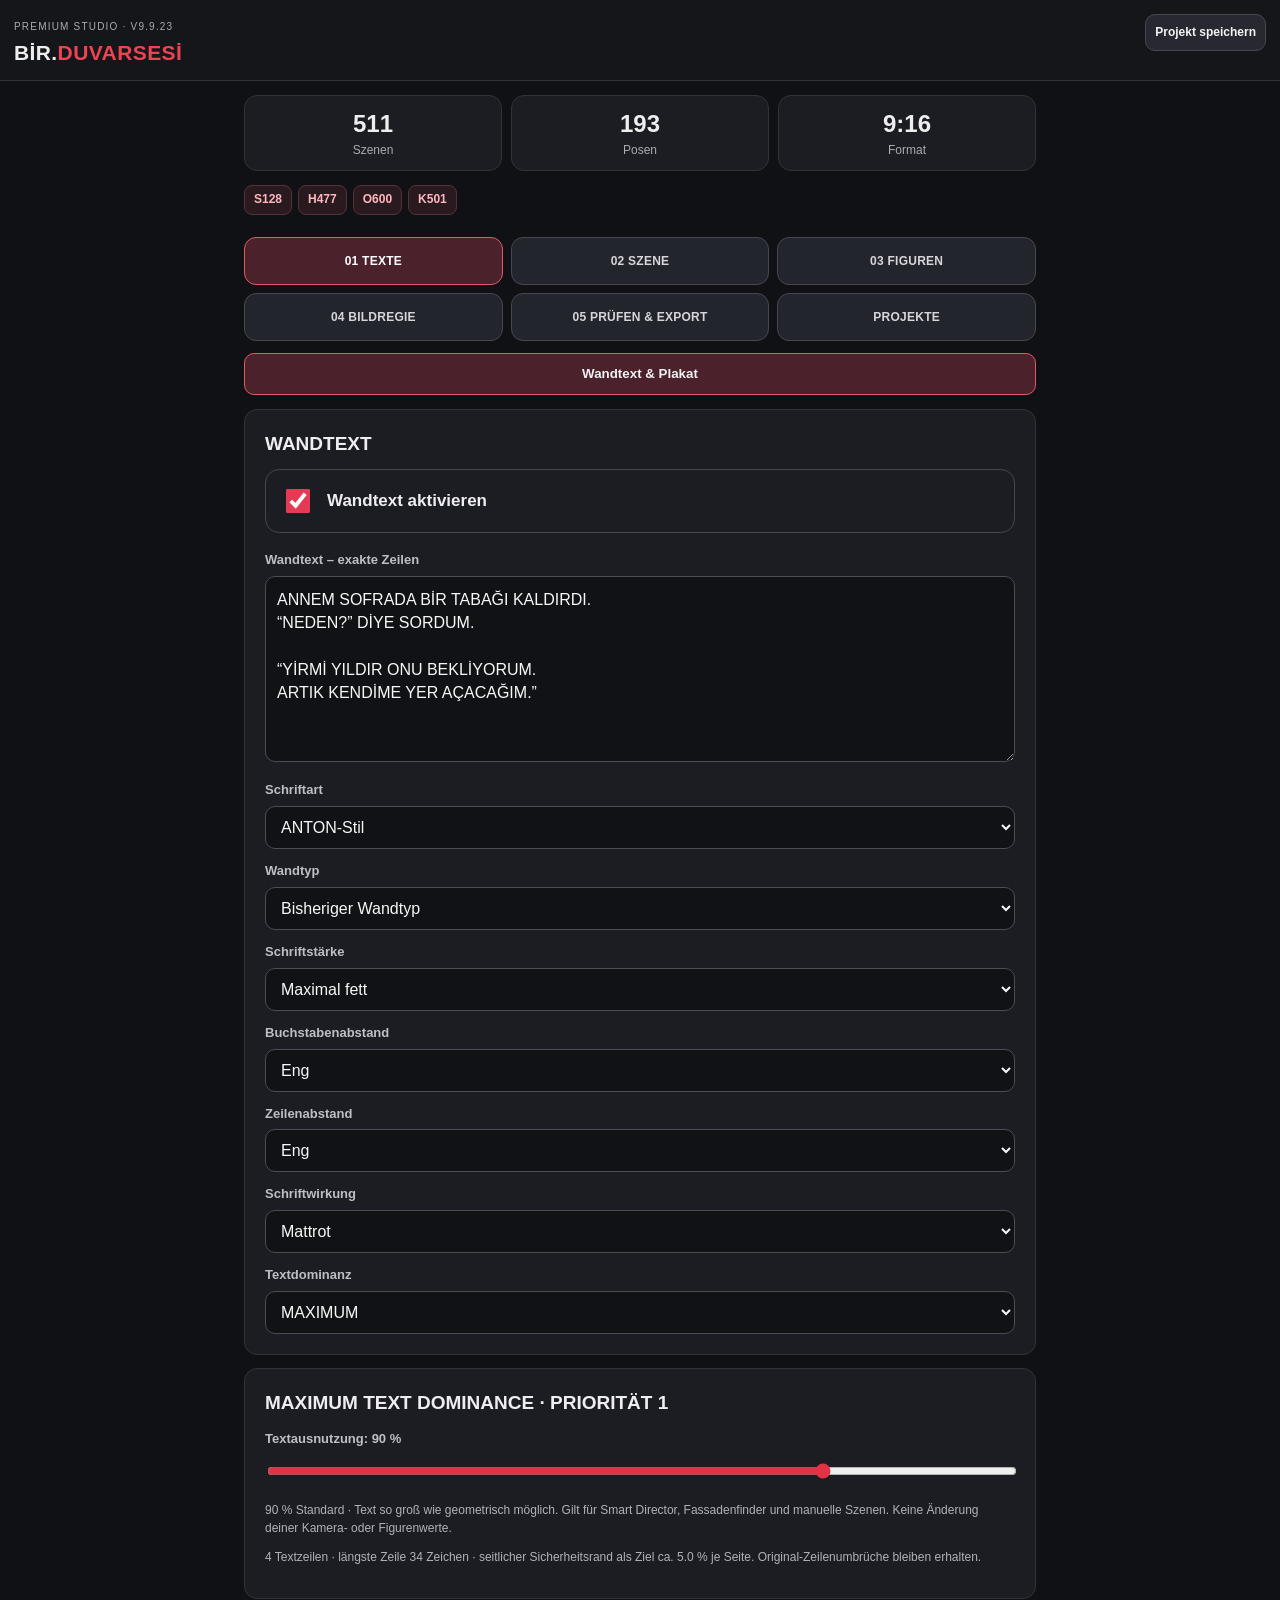
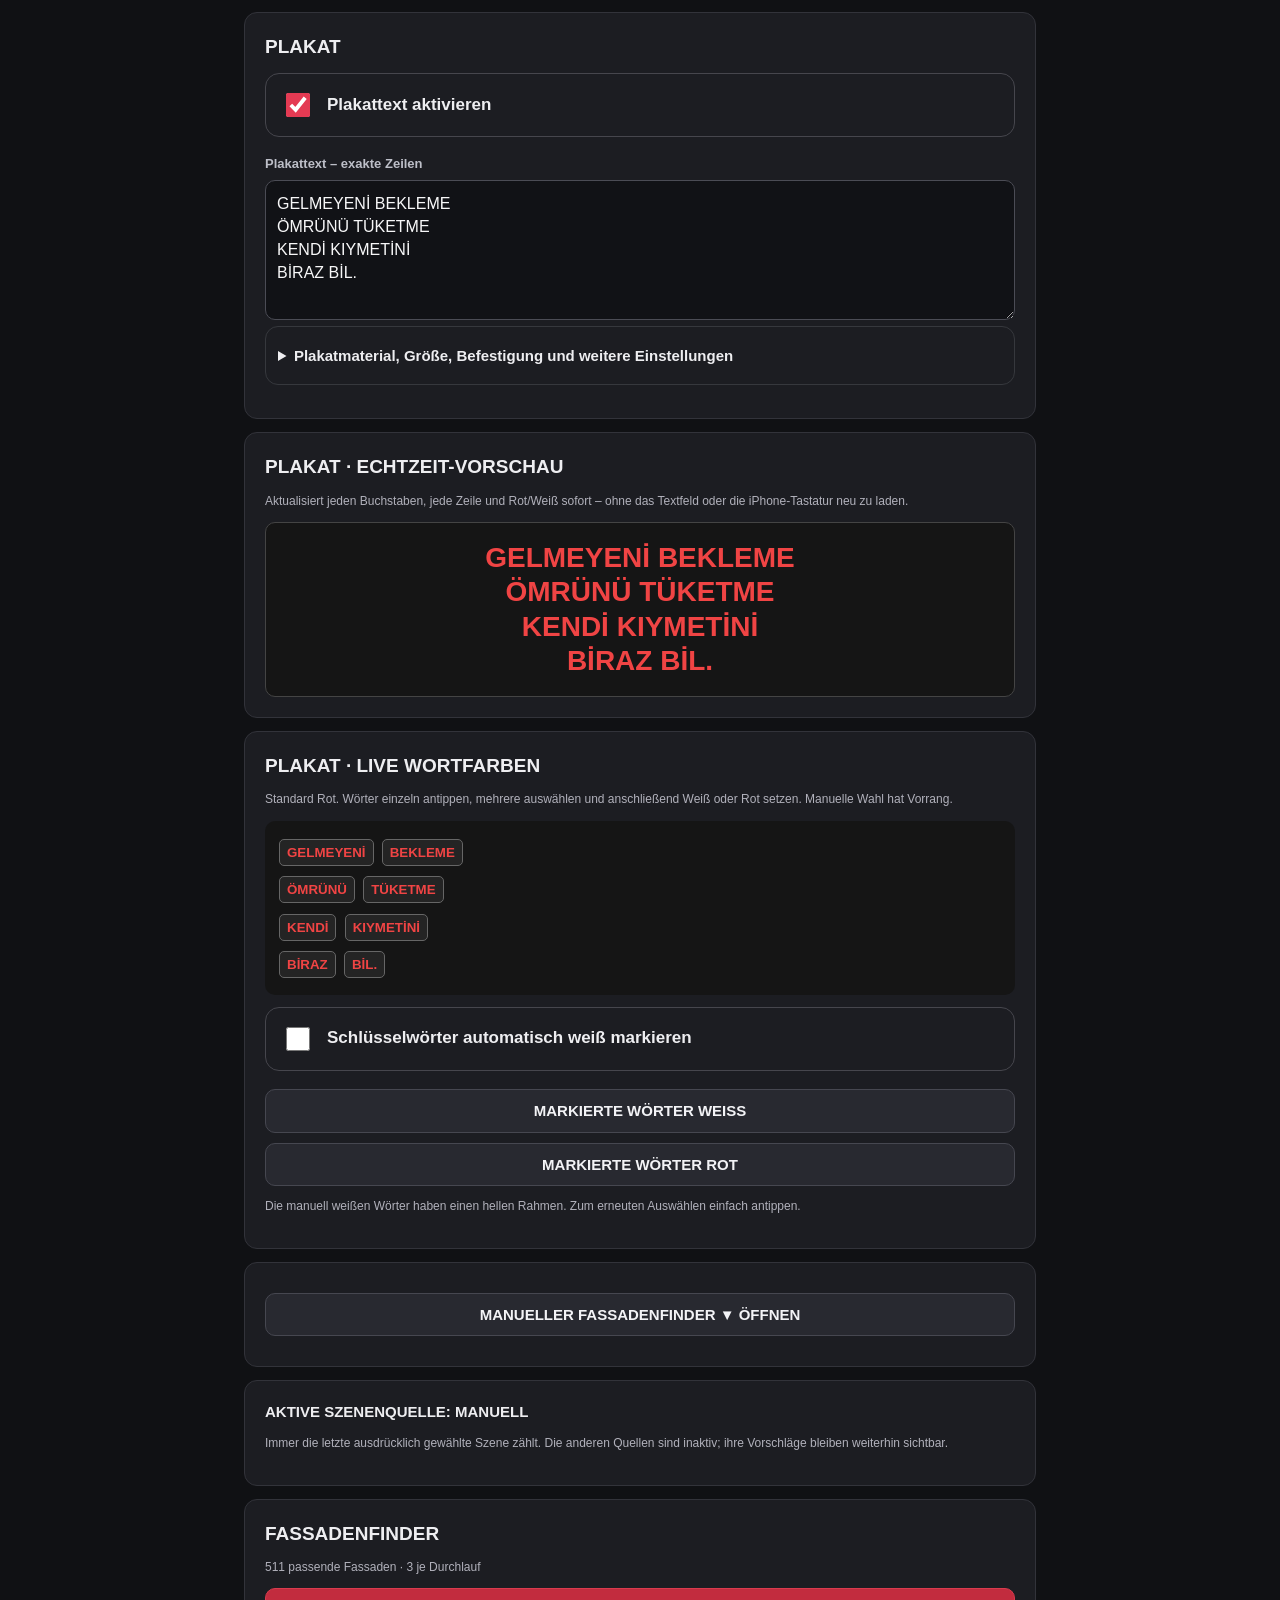
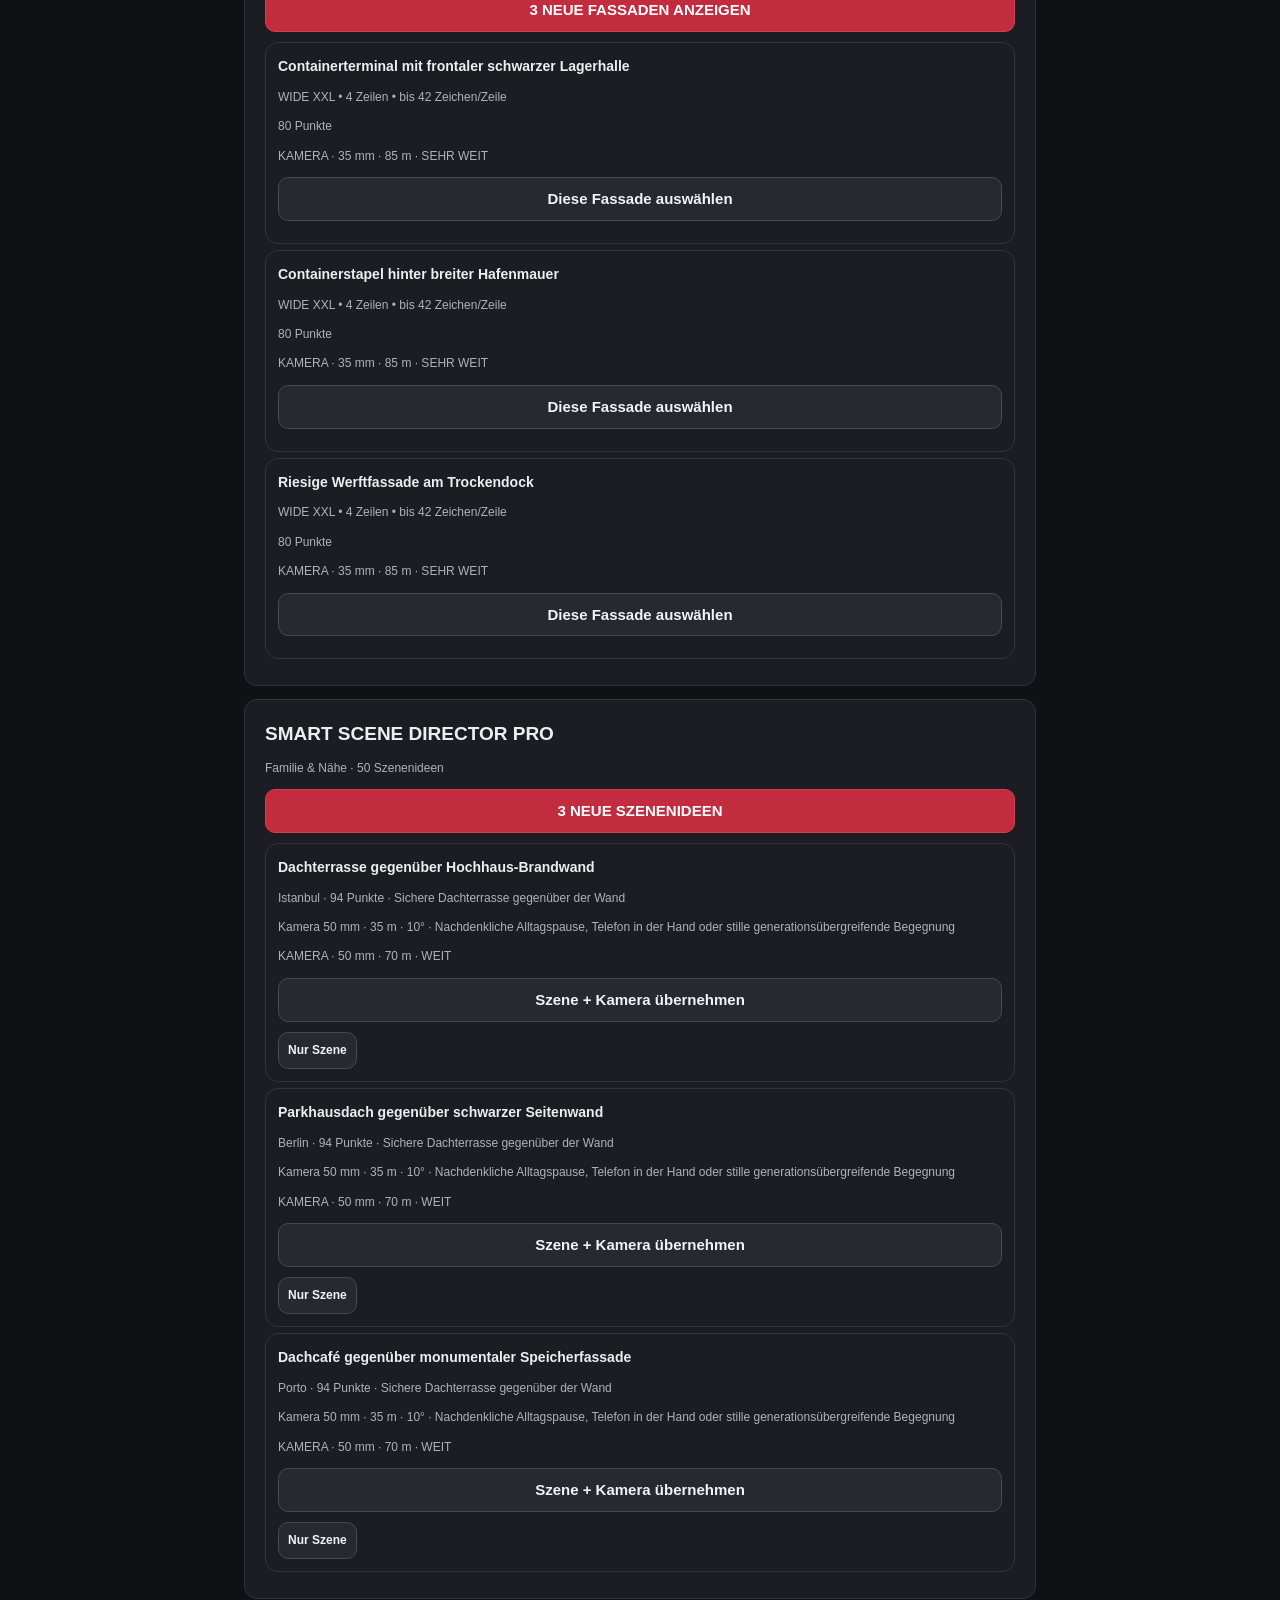
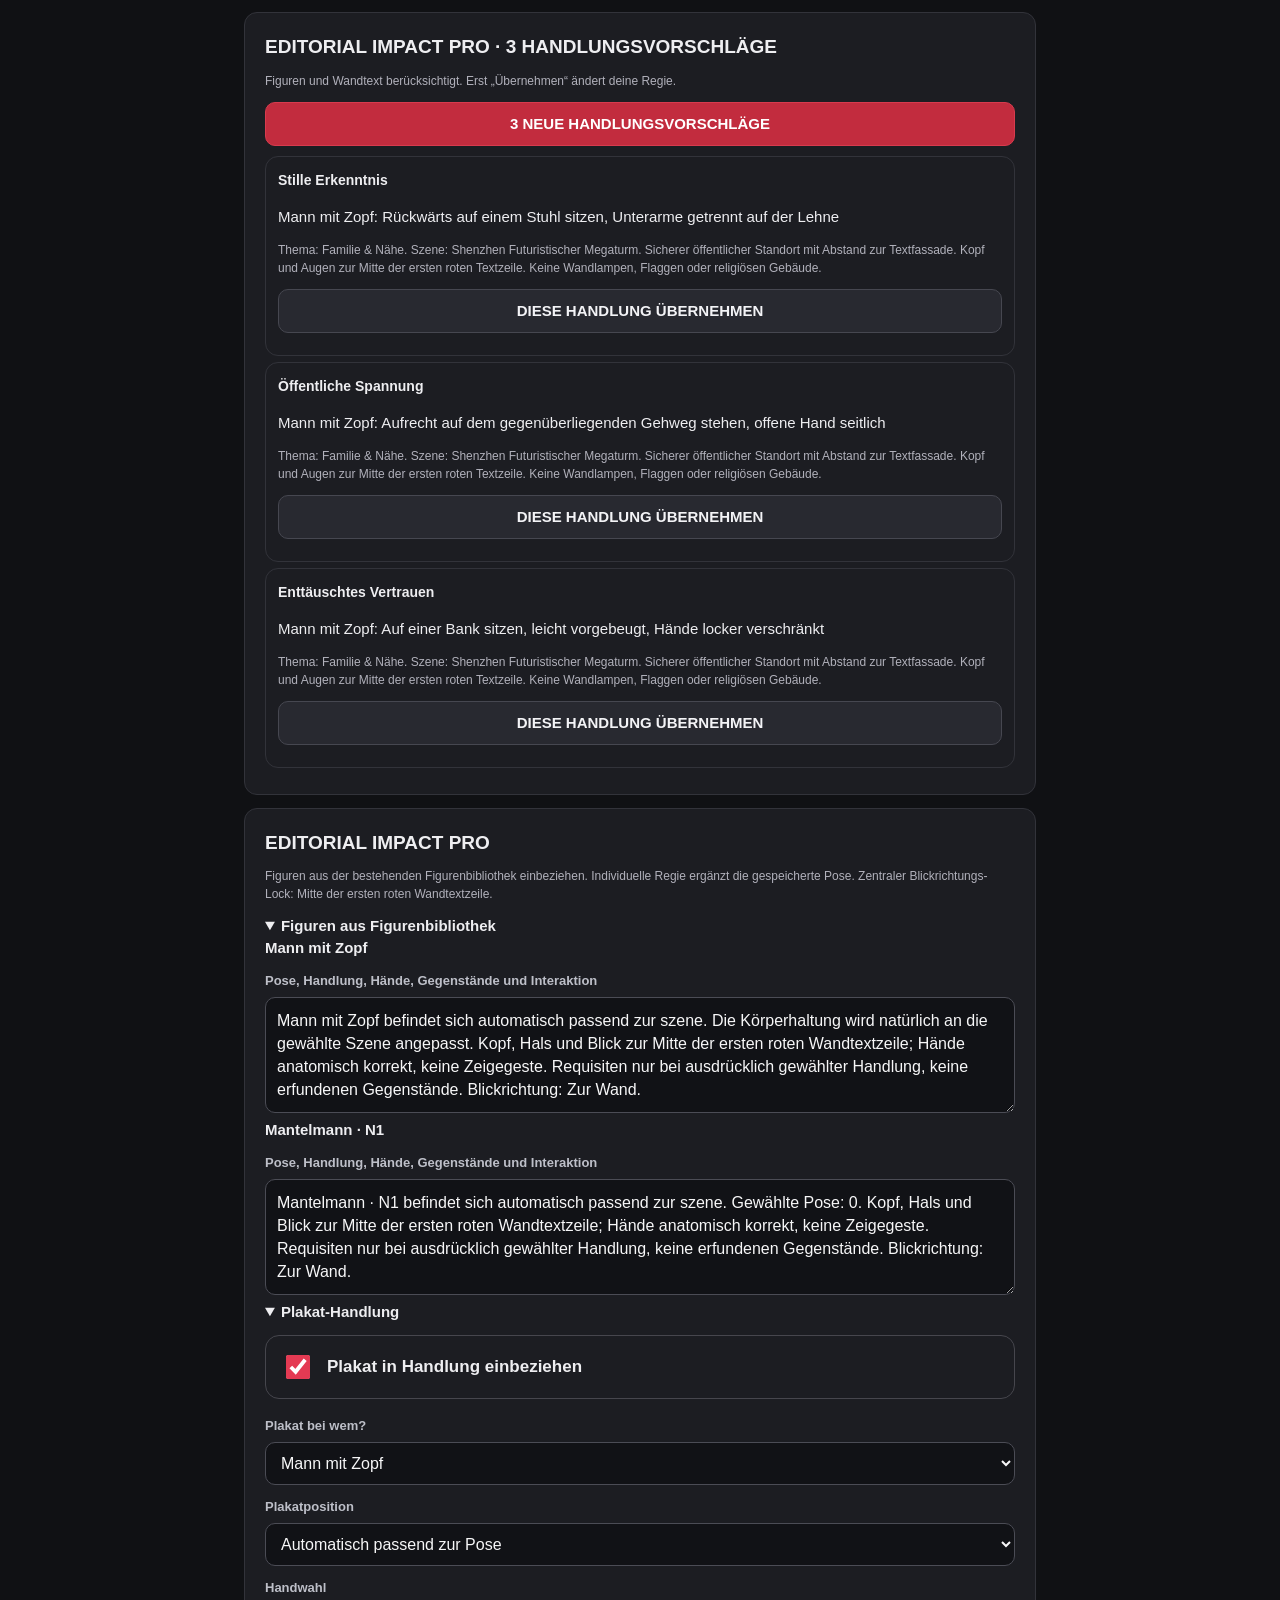
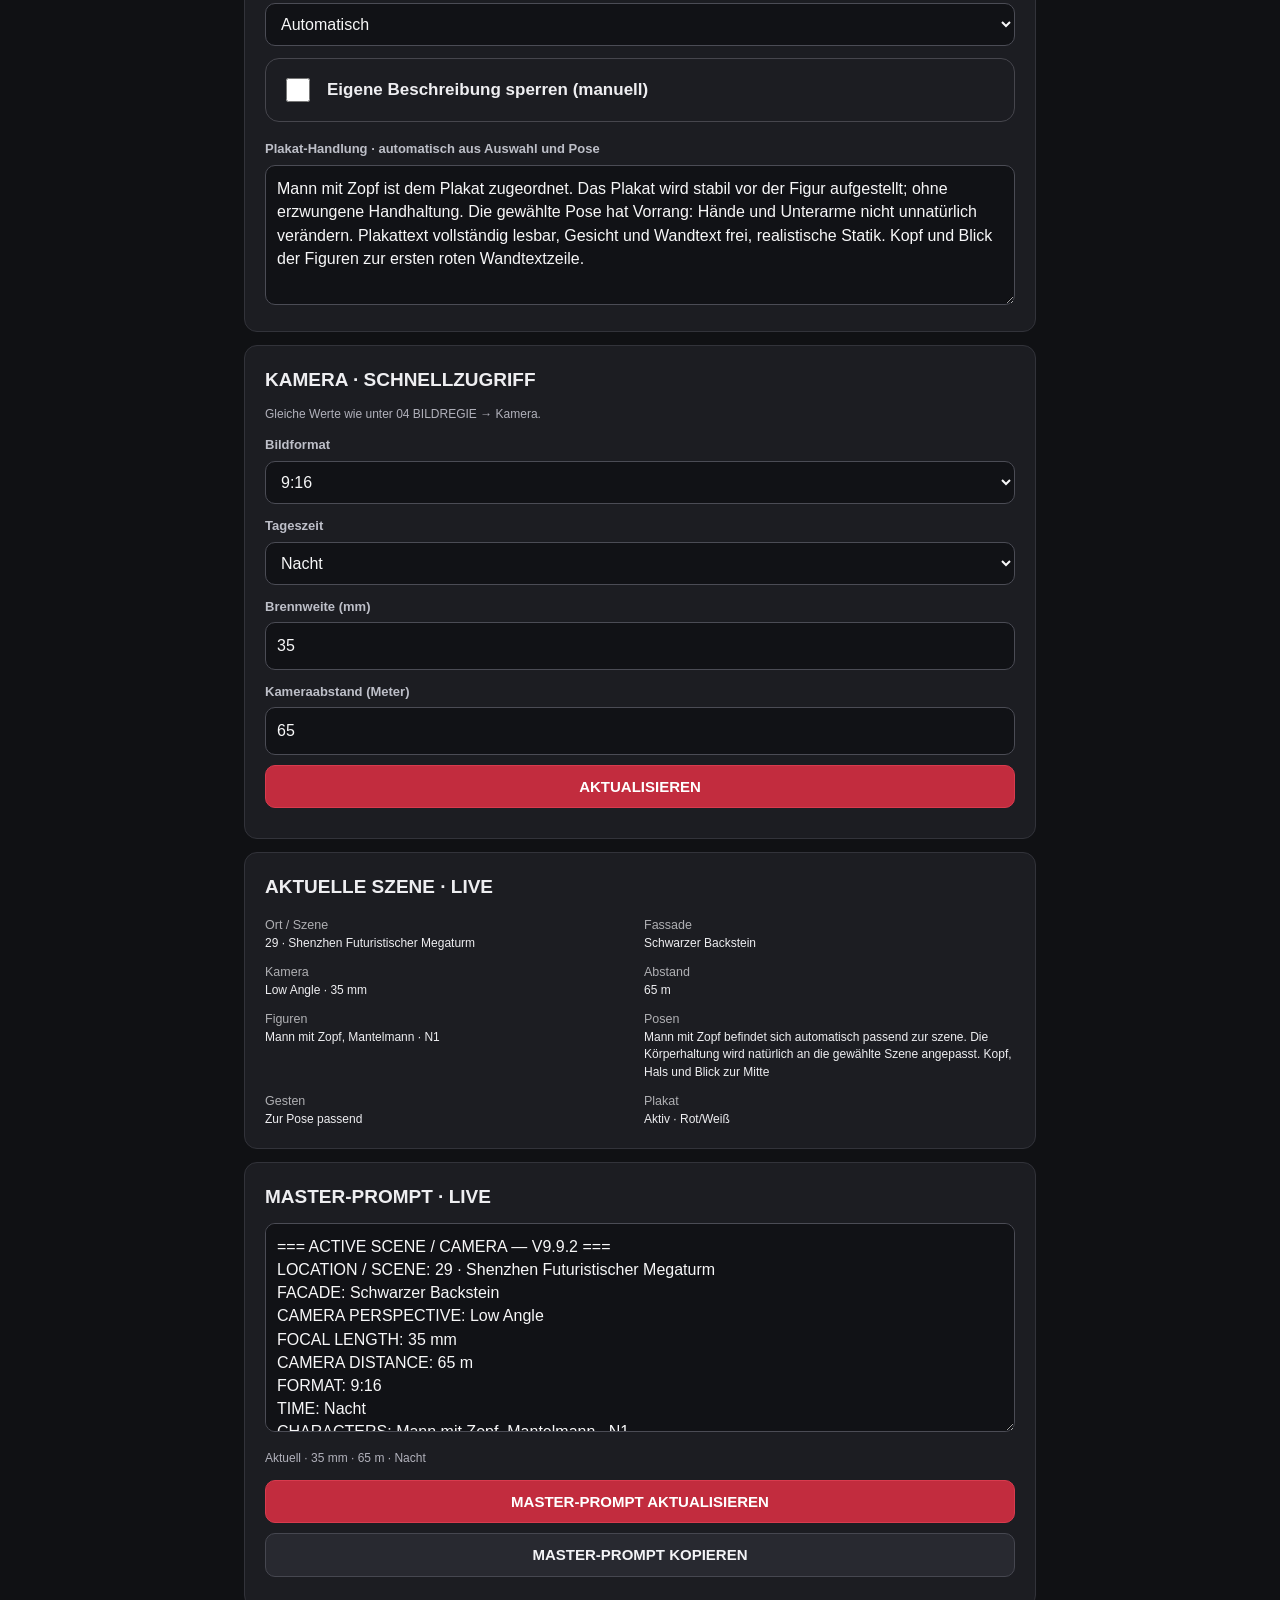
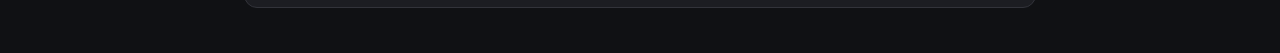
==== commit 32e8b84a: "Publish V9.9.24 single gaze authority" ====
--- a/index.html
+++ b/index.html
@@ -1 +1 @@
-<!doctype html><html lang="de"><head><meta charset="utf-8"><meta name="viewport" content="width=device-width,initial-scale=1,viewport-fit=cover"><meta name="theme-color" content="#101114"><meta name="apple-mobile-web-app-capable" content="yes"><meta name="apple-mobile-web-app-status-bar-style" content="black-translucent"><meta name="apple-mobile-web-app-title" content="DUVARSESİ"><link rel="manifest" href="manifest.webmanifest"><link rel="apple-touch-icon" href="icon-192.png"><link rel="stylesheet" href="styles.css"><title>BİR.DUVARSESİ V9.9.23</title></head><body><header><div><small>PREMIUM STUDIO · V9.9.23</small><h1>BİR.<span>DUVARSESİ</span></h1></div><button id="saveProject" class="small">Projekt speichern</button></header><main><div class="metrics"><div><b>311</b><small>Szenen</small></div><div><b id="poseMetric">193</b><small>Posen</small></div><div><b id="formatMetric">9:16</b><small>Format</small></div></div><nav id="tabs" aria-label="Arbeitsbereiche"></nav><section id="content" aria-live="polite"></section></main><div id="toast" role="status" aria-live="polite"></div><script src="version.js?v=99231"></script><script src="data.js"></script><script src="v96scenes.js"></script><script src="app.js"></script><script src="v94.js"></script><script src="v941.js?v=99193"></script><script src="v942.js"></script><script src="v96.js"></script><script src="v961.js"></script><script src="v962.js"></script><script src="v963.js"></script><script src="v964.js"></script><script src="v965.js"></script><script src="v966.js"></script><script src="v967.js?v=9981"></script><script src="v968.js"></script><script src="v969.js?v=9981"></script><script src="v970.js"></script><script src="v972.js"></script><script src="v973.js"></script><script src="v974.js"></script><script src="v976.js"></script><script src="v977.js"></script><script src="v978.js"></script><script src="v979.js"></script><script src="v980.js"></script><script src="v981.js"></script><script src="v982.js"></script><script src="v9823.js"></script><script src="v985.js"></script><script src="v986.js"></script><script src="v987.js?v=99192"></script><script src="v988.js?v=9981"></script><script src="v989.js?v=99101"></script><script src="v990.js?v=9901"></script><script src="v991.js?v=9912"></script><script src="v992.js?v=99231"></script><script src="v993.js?v=9947"></script><script src="v995.js?v=99111"></script><script src="v996.js?v=9971"></script><script src="v998.js?v=9981"></script><script src="v999.js?v=99101"></script><script src="v9912.js?v=99121"></script><script src="v9913.js?v=99131"></script><script src="v9914.js?v=99141"></script><script src="v9915.js?v=99162"></script><script src="v9916.js?v=99163"></script><script src="v9917.js?v=99171"></script><script src="v9918.js?v=99181"></script><script src="v9919.js?v=99191"></script><script src="v9920.js?v=99201"></script><script src="v9921.js?v=99211"></script><script src="v9922.js?v=99221"></script><script>(function(){function sync(){var v=window.BDS_VERSION;if(!v)return;var h=document.querySelector('header small');if(h&&h.textContent!=='PREMIUM STUDIO · V'+v)h.textContent='PREMIUM STUDIO · V'+v;var t='BİR.DUVARSESİ V'+v;if(document.title!==t)document.title=t;}sync();var h=document.querySelector('header small');if(h)new MutationObserver(sync).observe(h,{childList:true,subtree:true,characterData:true});})();</script></body></html>+<!doctype html><html lang="de"><head><meta charset="utf-8"><meta name="viewport" content="width=device-width,initial-scale=1,viewport-fit=cover"><meta name="theme-color" content="#101114"><meta name="apple-mobile-web-app-capable" content="yes"><meta name="apple-mobile-web-app-status-bar-style" content="black-translucent"><meta name="apple-mobile-web-app-title" content="DUVARSESİ"><link rel="manifest" href="manifest.webmanifest"><link rel="apple-touch-icon" href="icon-192.png"><link rel="stylesheet" href="styles.css"><title>BİR.DUVARSESİ V9.9.24</title></head><body><header><div><small>PREMIUM STUDIO · V9.9.24</small><h1>BİR.<span>DUVARSESİ</span></h1></div><button id="saveProject" class="small">Projekt speichern</button></header><main><div class="metrics"><div><b>311</b><small>Szenen</small></div><div><b id="poseMetric">193</b><small>Posen</small></div><div><b id="formatMetric">9:16</b><small>Format</small></div></div><nav id="tabs" aria-label="Arbeitsbereiche"></nav><section id="content" aria-live="polite"></section></main><div id="toast" role="status" aria-live="polite"></div><script src="version.js?v=99241"></script><script src="data.js"></script><script src="v96scenes.js"></script><script src="app.js"></script><script src="v94.js"></script><script src="v941.js?v=99193"></script><script src="v942.js"></script><script src="v96.js"></script><script src="v961.js"></script><script src="v962.js"></script><script src="v963.js"></script><script src="v964.js"></script><script src="v965.js"></script><script src="v966.js"></script><script src="v967.js?v=9981"></script><script src="v968.js"></script><script src="v969.js?v=9981"></script><script src="v970.js"></script><script src="v972.js"></script><script src="v973.js"></script><script src="v974.js"></script><script src="v976.js"></script><script src="v977.js"></script><script src="v978.js"></script><script src="v979.js"></script><script src="v980.js"></script><script src="v981.js"></script><script src="v982.js"></script><script src="v9823.js"></script><script src="v985.js"></script><script src="v986.js"></script><script src="v987.js?v=99192"></script><script src="v988.js?v=9981"></script><script src="v989.js?v=99101"></script><script src="v990.js?v=9901"></script><script src="v991.js?v=9912"></script><script src="v992.js?v=99231"></script><script src="v993.js?v=9947"></script><script src="v995.js?v=99111"></script><script src="v996.js?v=9971"></script><script src="v998.js?v=9981"></script><script src="v999.js?v=99101"></script><script src="v9912.js?v=99121"></script><script src="v9913.js?v=99131"></script><script src="v9914.js?v=99141"></script><script src="v9915.js?v=99162"></script><script src="v9916.js?v=99163"></script><script src="v9917.js?v=99171"></script><script src="v9918.js?v=99181"></script><script src="v9919.js?v=99191"></script><script src="v9920.js?v=99201"></script><script src="v9921.js?v=99211"></script><script src="v9922.js?v=99221"></script><script src="v9924.js?v=99241"></script><script>(function(){function sync(){var v=window.BDS_VERSION;if(!v)return;var h=document.querySelector('header small');if(h&&h.textContent!=='PREMIUM STUDIO · V'+v)h.textContent='PREMIUM STUDIO · V'+v;var t='BİR.DUVARSESİ V'+v;if(document.title!==t)document.title=t;}sync();var h=document.querySelector('header small');if(h)new MutationObserver(sync).observe(h,{childList:true,subtree:true,characterData:true});})();</script></body></html>
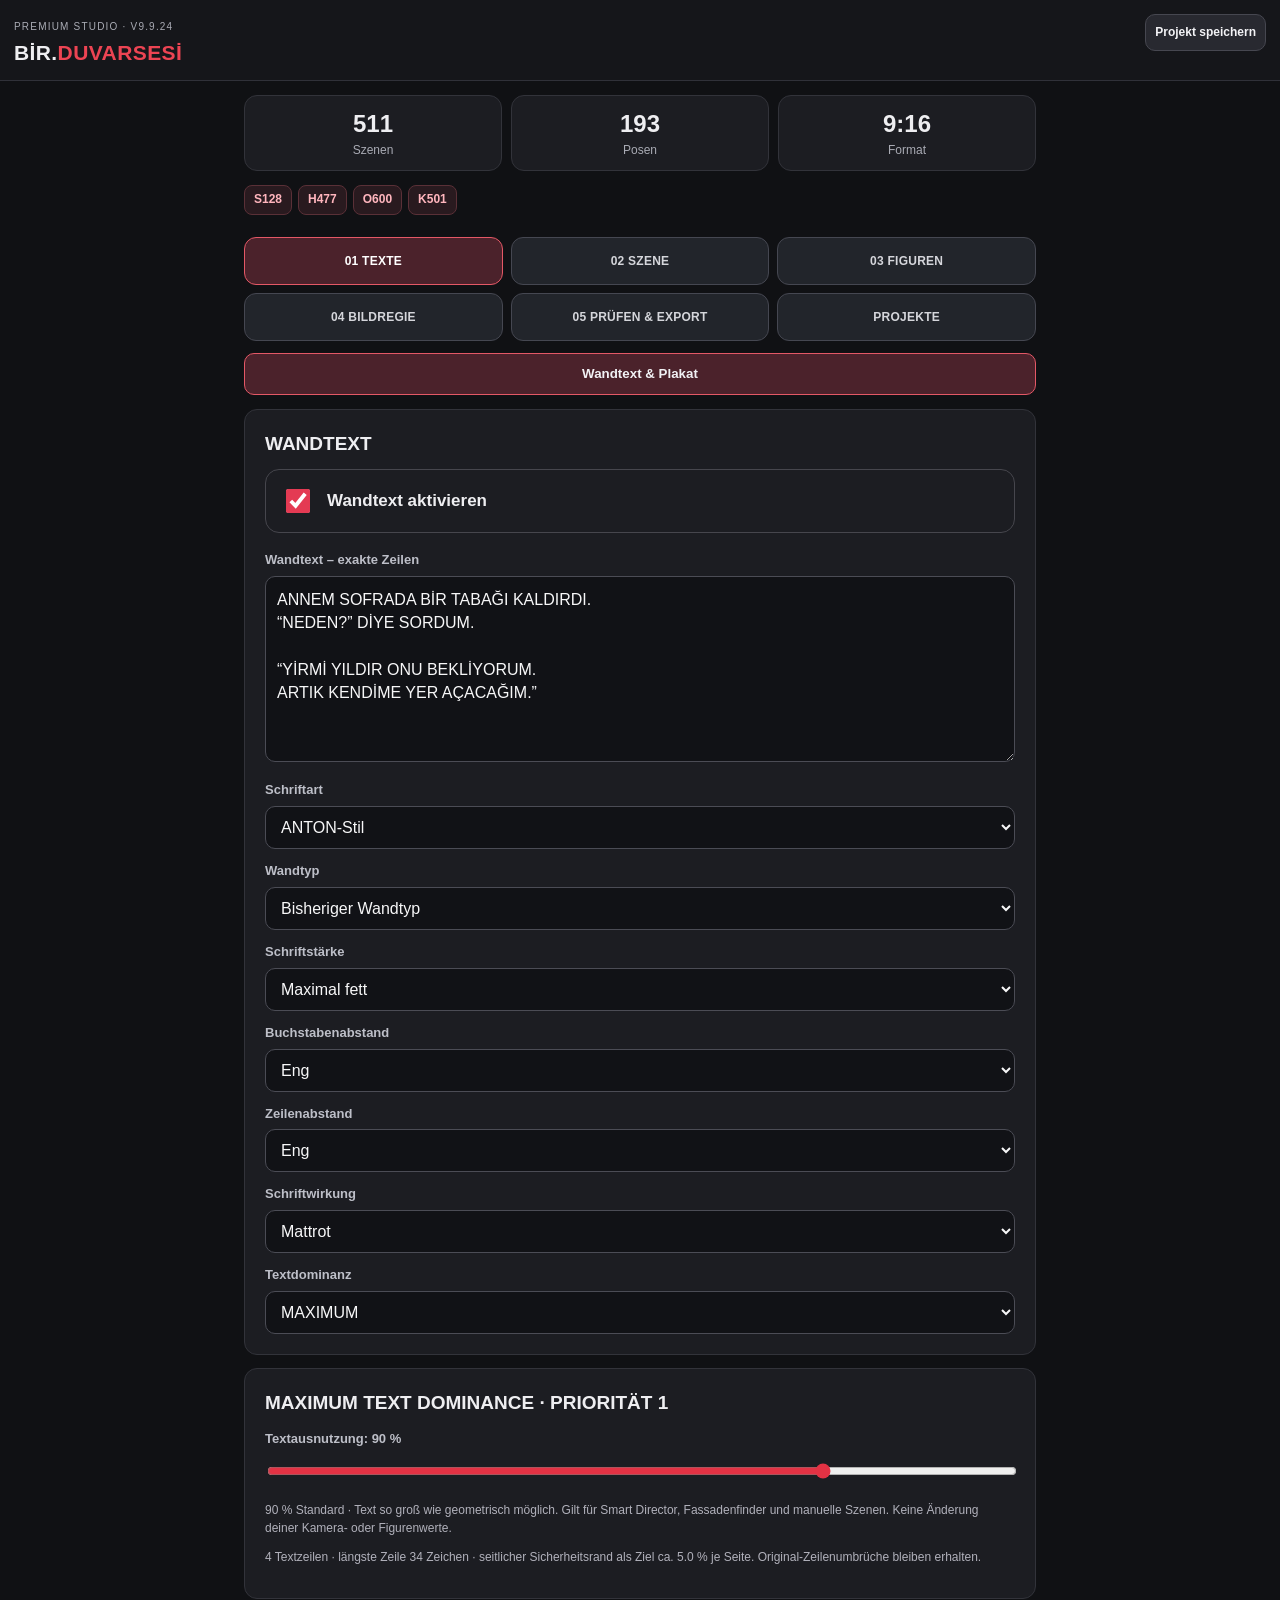
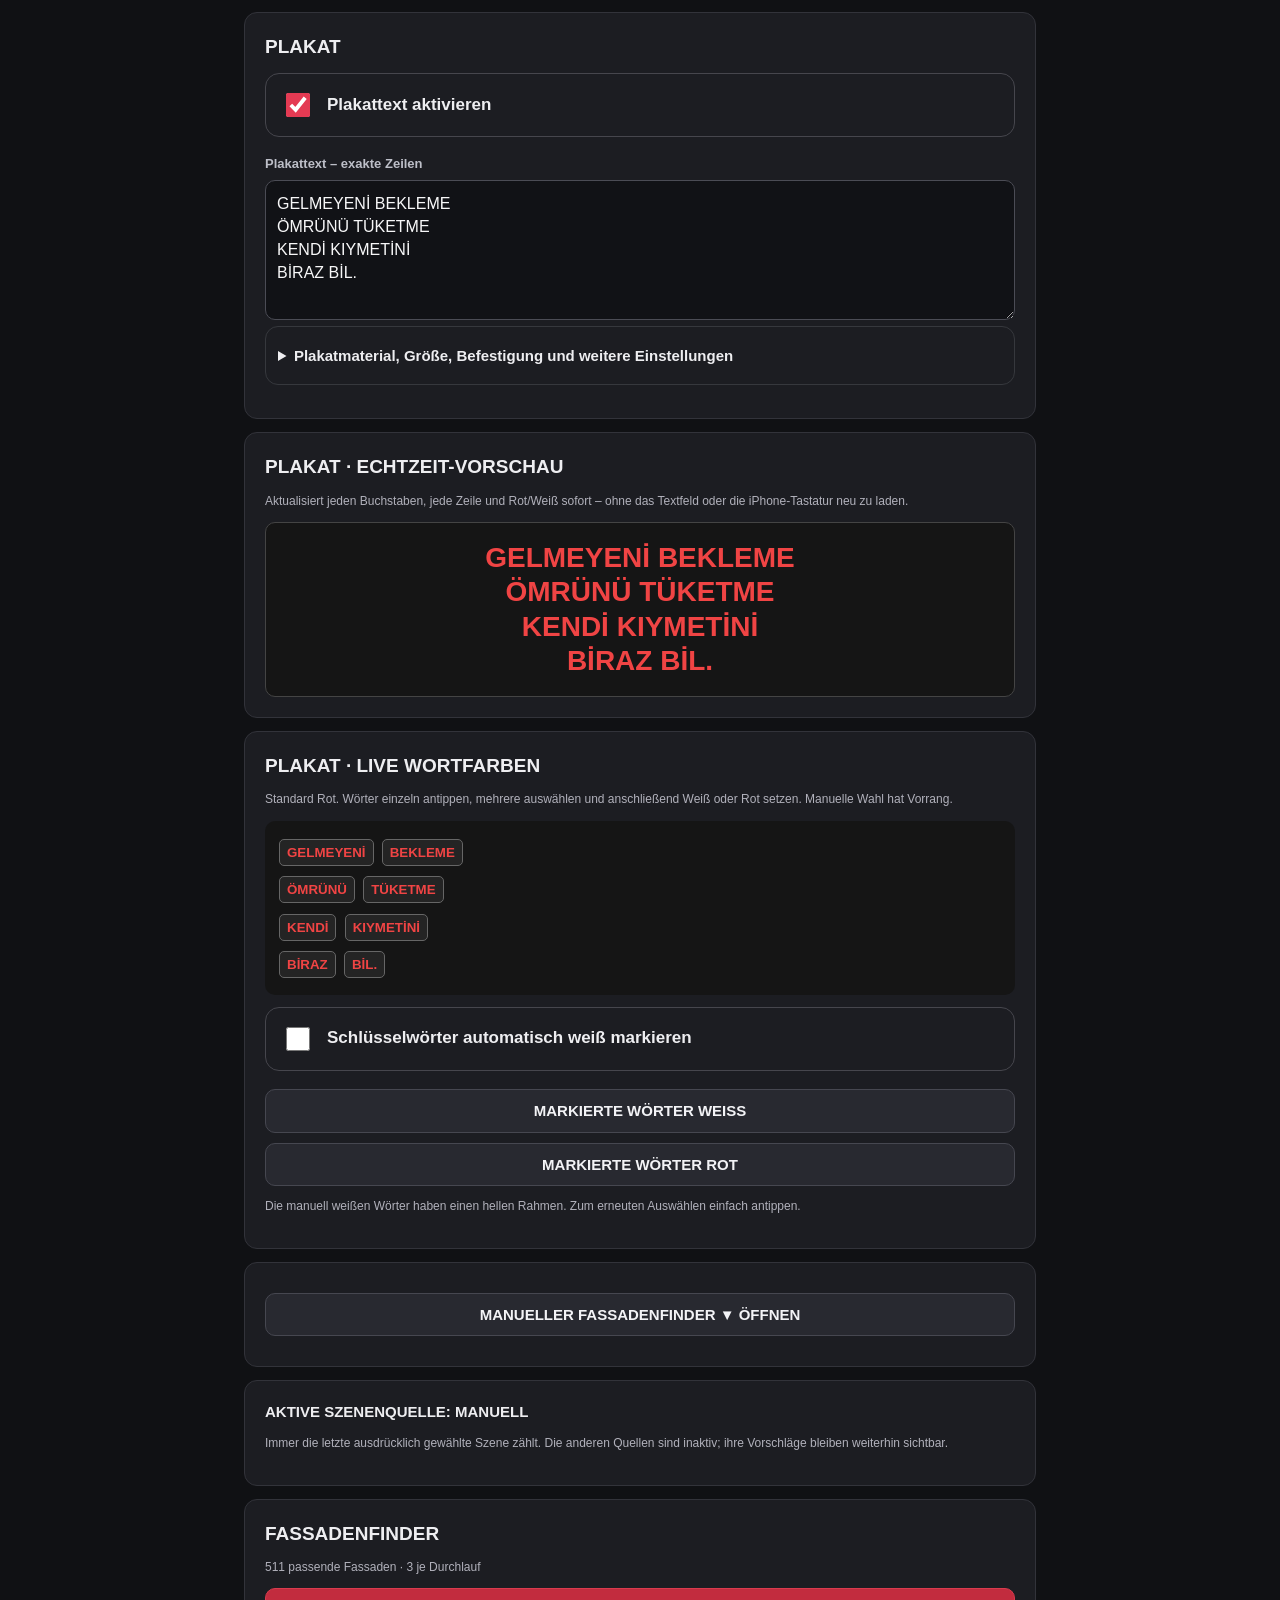
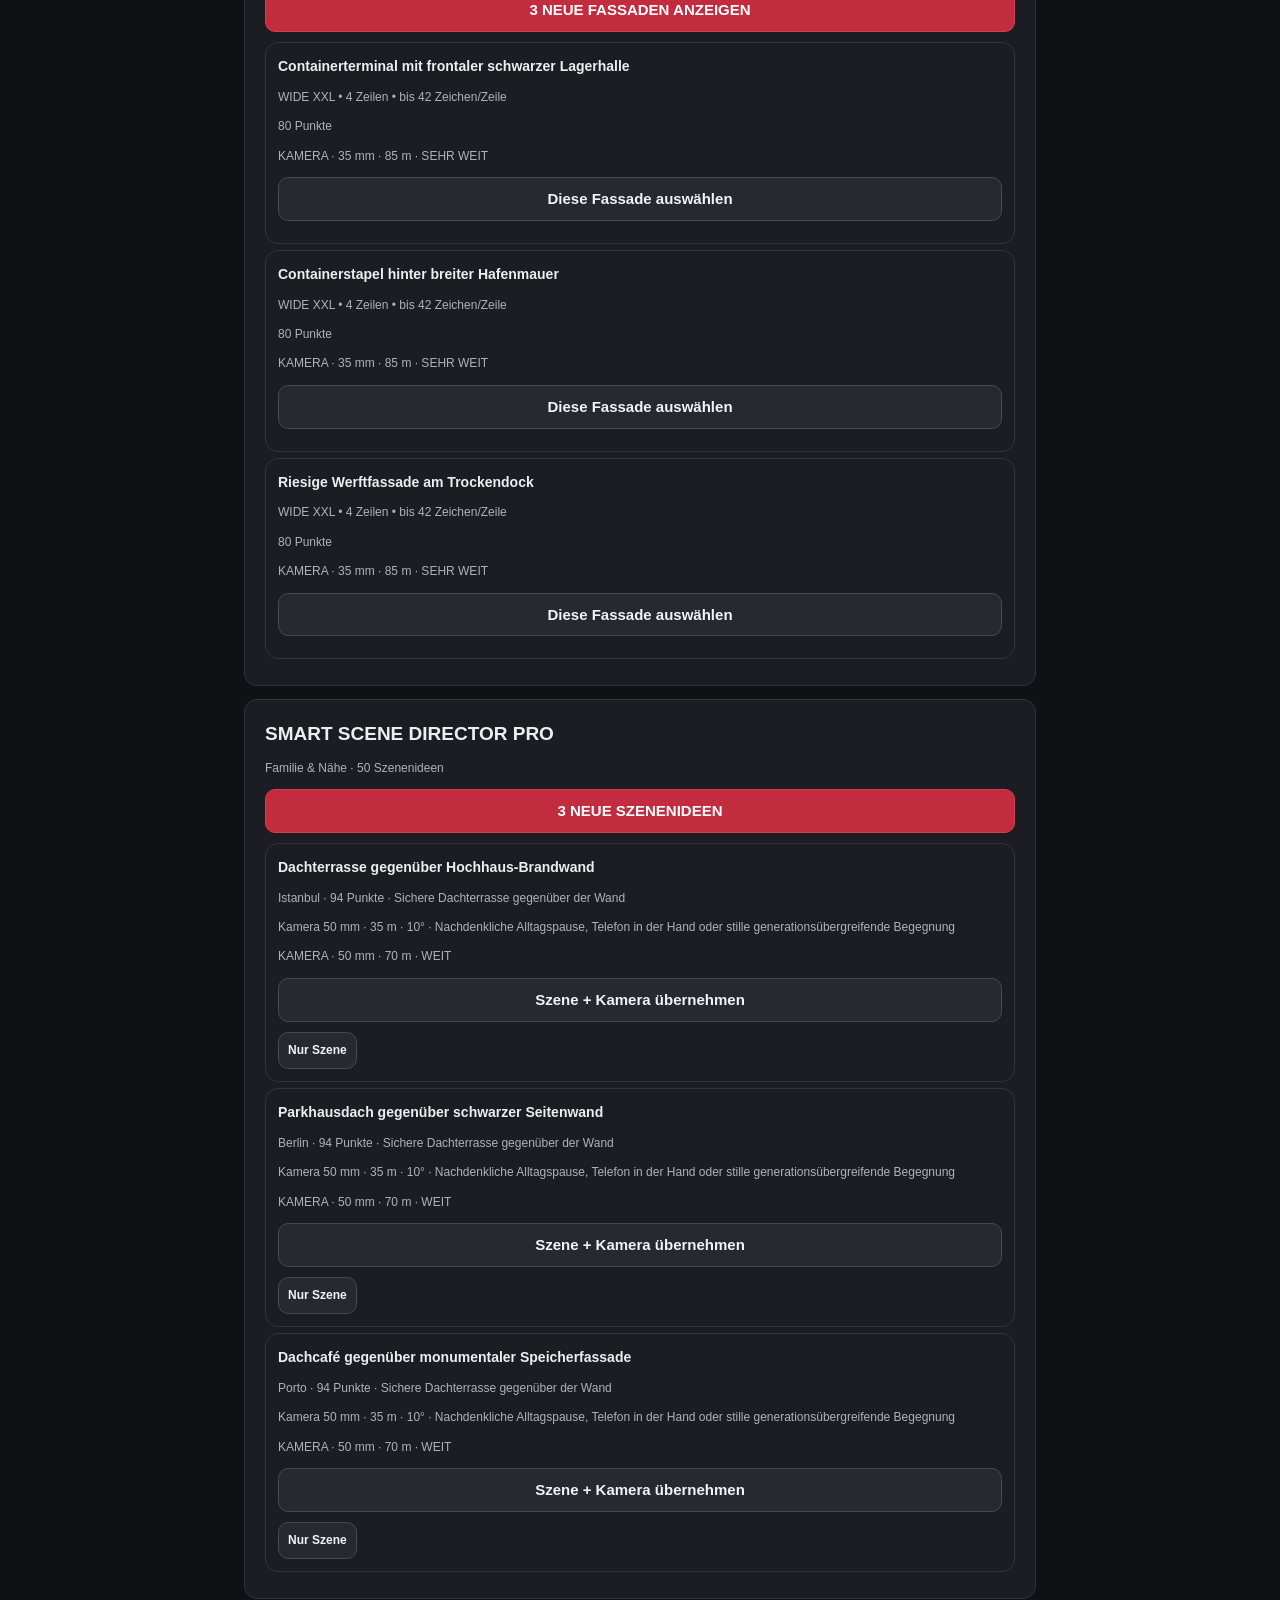
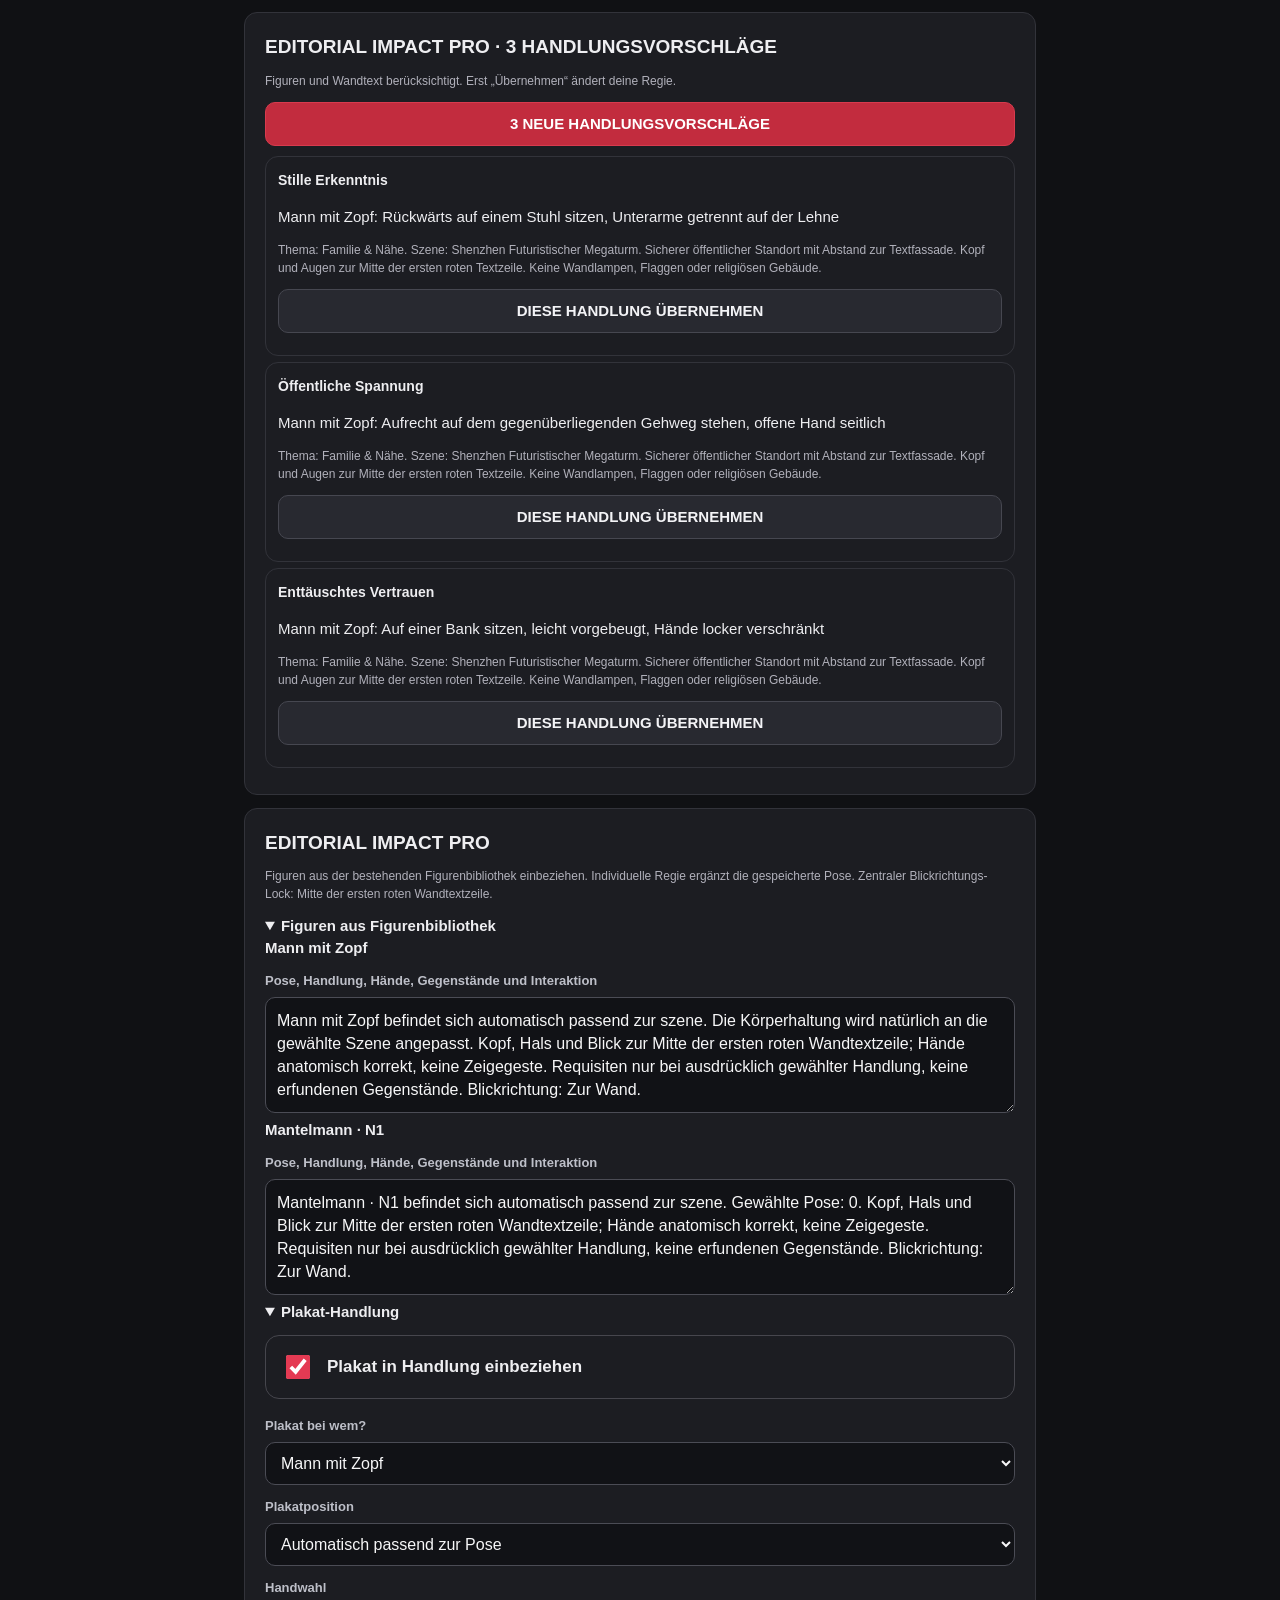
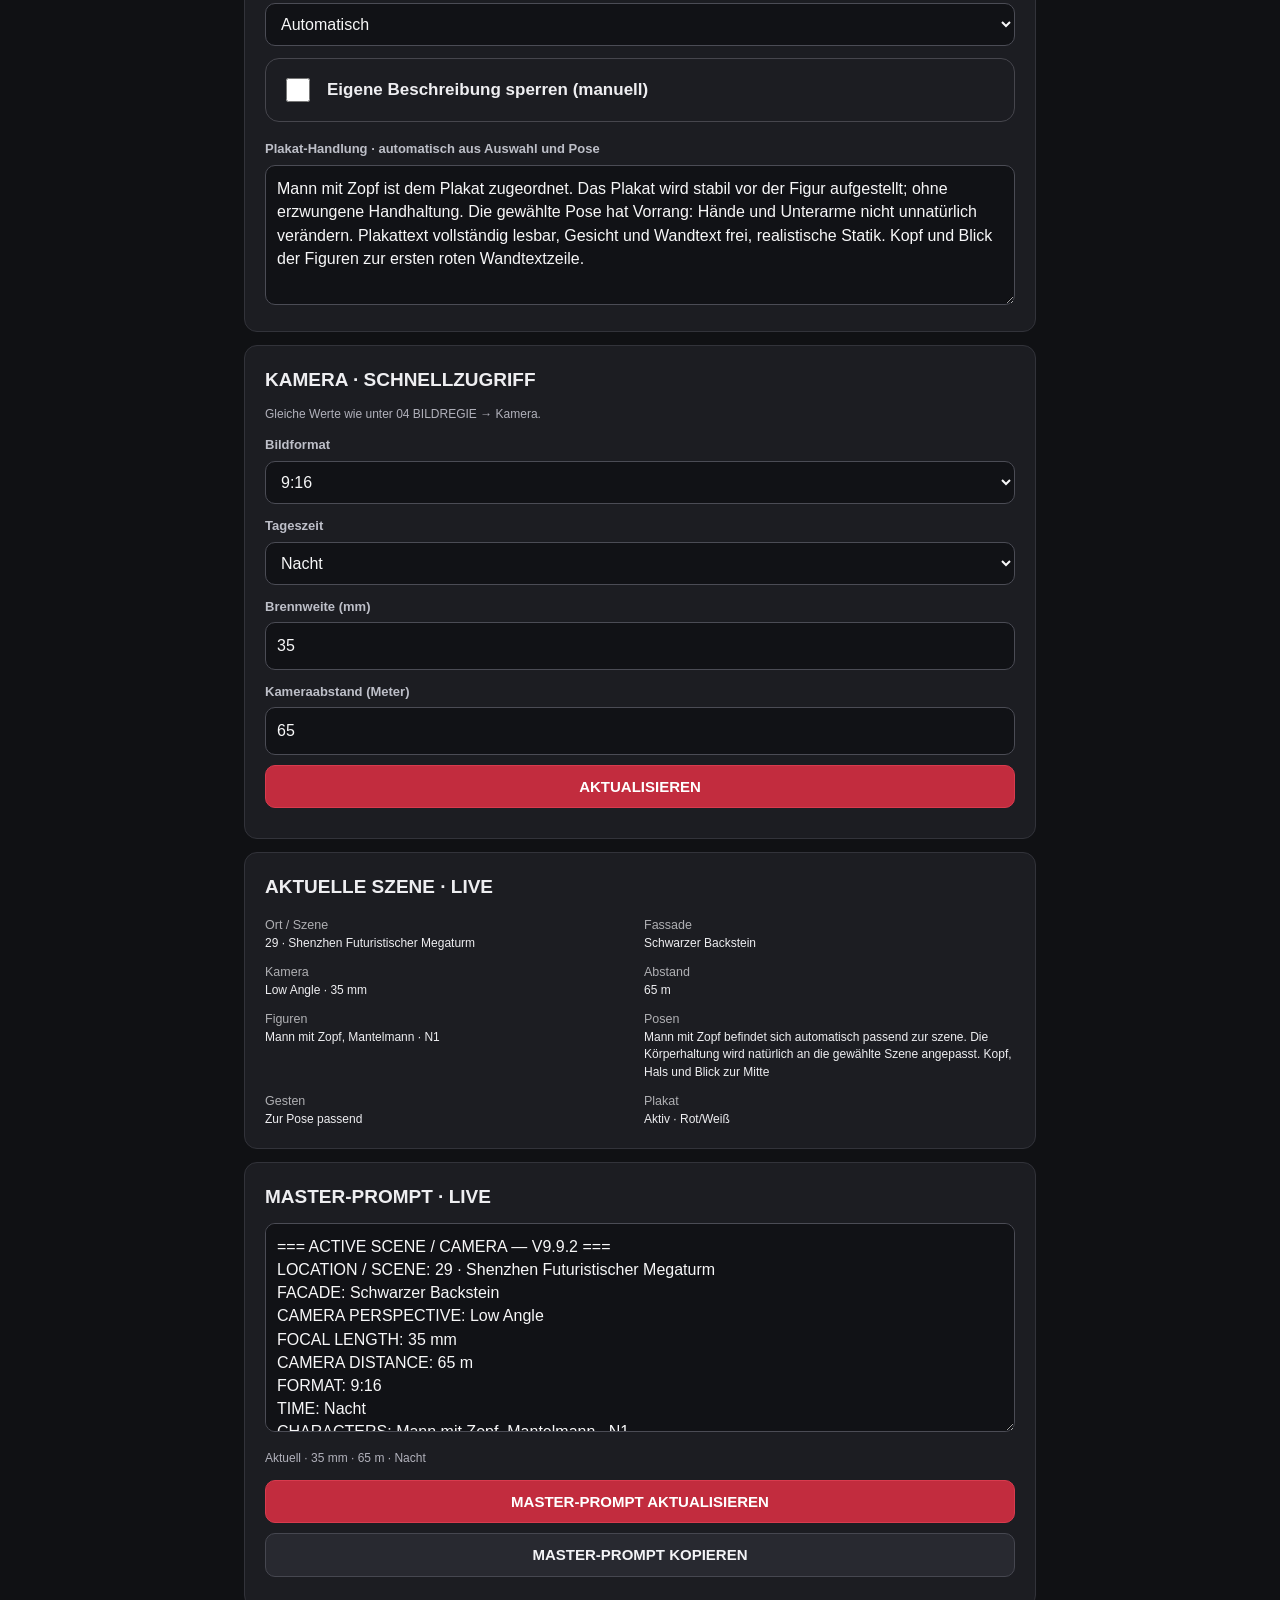
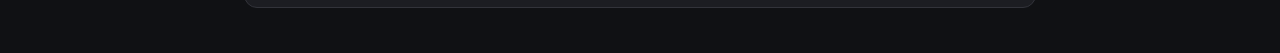
==== commit d143833b: "Release V9.9.25 opposite-side scene director" ====
--- a/index.html
+++ b/index.html
@@ -1 +1 @@
-<!doctype html><html lang="de"><head><meta charset="utf-8"><meta name="viewport" content="width=device-width,initial-scale=1,viewport-fit=cover"><meta name="theme-color" content="#101114"><meta name="apple-mobile-web-app-capable" content="yes"><meta name="apple-mobile-web-app-status-bar-style" content="black-translucent"><meta name="apple-mobile-web-app-title" content="DUVARSESİ"><link rel="manifest" href="manifest.webmanifest"><link rel="apple-touch-icon" href="icon-192.png"><link rel="stylesheet" href="styles.css"><title>BİR.DUVARSESİ V9.9.24</title></head><body><header><div><small>PREMIUM STUDIO · V9.9.24</small><h1>BİR.<span>DUVARSESİ</span></h1></div><button id="saveProject" class="small">Projekt speichern</button></header><main><div class="metrics"><div><b>311</b><small>Szenen</small></div><div><b id="poseMetric">193</b><small>Posen</small></div><div><b id="formatMetric">9:16</b><small>Format</small></div></div><nav id="tabs" aria-label="Arbeitsbereiche"></nav><section id="content" aria-live="polite"></section></main><div id="toast" role="status" aria-live="polite"></div><script src="version.js?v=99241"></script><script src="data.js"></script><script src="v96scenes.js"></script><script src="app.js"></script><script src="v94.js"></script><script src="v941.js?v=99193"></script><script src="v942.js"></script><script src="v96.js"></script><script src="v961.js"></script><script src="v962.js"></script><script src="v963.js"></script><script src="v964.js"></script><script src="v965.js"></script><script src="v966.js"></script><script src="v967.js?v=9981"></script><script src="v968.js"></script><script src="v969.js?v=9981"></script><script src="v970.js"></script><script src="v972.js"></script><script src="v973.js"></script><script src="v974.js"></script><script src="v976.js"></script><script src="v977.js"></script><script src="v978.js"></script><script src="v979.js"></script><script src="v980.js"></script><script src="v981.js"></script><script src="v982.js"></script><script src="v9823.js"></script><script src="v985.js"></script><script src="v986.js"></script><script src="v987.js?v=99192"></script><script src="v988.js?v=9981"></script><script src="v989.js?v=99101"></script><script src="v990.js?v=9901"></script><script src="v991.js?v=9912"></script><script src="v992.js?v=99231"></script><script src="v993.js?v=9947"></script><script src="v995.js?v=99111"></script><script src="v996.js?v=9971"></script><script src="v998.js?v=9981"></script><script src="v999.js?v=99101"></script><script src="v9912.js?v=99121"></script><script src="v9913.js?v=99131"></script><script src="v9914.js?v=99141"></script><script src="v9915.js?v=99162"></script><script src="v9916.js?v=99163"></script><script src="v9917.js?v=99171"></script><script src="v9918.js?v=99181"></script><script src="v9919.js?v=99191"></script><script src="v9920.js?v=99201"></script><script src="v9921.js?v=99211"></script><script src="v9922.js?v=99221"></script><script src="v9924.js?v=99241"></script><script>(function(){function sync(){var v=window.BDS_VERSION;if(!v)return;var h=document.querySelector('header small');if(h&&h.textContent!=='PREMIUM STUDIO · V'+v)h.textContent='PREMIUM STUDIO · V'+v;var t='BİR.DUVARSESİ V'+v;if(document.title!==t)document.title=t;}sync();var h=document.querySelector('header small');if(h)new MutationObserver(sync).observe(h,{childList:true,subtree:true,characterData:true});})();</script></body></html>+<!doctype html><html lang="de"><head><meta charset="utf-8"><meta name="viewport" content="width=device-width,initial-scale=1,viewport-fit=cover"><meta name="theme-color" content="#101114"><meta name="apple-mobile-web-app-capable" content="yes"><meta name="apple-mobile-web-app-status-bar-style" content="black-translucent"><meta name="apple-mobile-web-app-title" content="DUVARSESİ"><link rel="manifest" href="manifest.webmanifest"><link rel="apple-touch-icon" href="icon-192.png"><link rel="stylesheet" href="styles.css"><title>BİR.DUVARSESİ V9.9.24</title></head><body><header><div><small>PREMIUM STUDIO · V9.9.24</small><h1>BİR.<span>DUVARSESİ</span></h1></div><button id="saveProject" class="small">Projekt speichern</button></header><main><div class="metrics"><div><b>311</b><small>Szenen</small></div><div><b id="poseMetric">193</b><small>Posen</small></div><div><b id="formatMetric">9:16</b><small>Format</small></div></div><nav id="tabs" aria-label="Arbeitsbereiche"></nav><section id="content" aria-live="polite"></section></main><div id="toast" role="status" aria-live="polite"></div><script src="version.js?v=99251"></script><script src="data.js"></script><script src="v96scenes.js"></script><script src="app.js"></script><script src="v94.js"></script><script src="v941.js?v=99193"></script><script src="v942.js"></script><script src="v96.js"></script><script src="v961.js"></script><script src="v962.js"></script><script src="v963.js"></script><script src="v964.js"></script><script src="v965.js"></script><script src="v966.js"></script><script src="v967.js?v=9981"></script><script src="v968.js"></script><script src="v969.js?v=9981"></script><script src="v970.js"></script><script src="v972.js"></script><script src="v973.js"></script><script src="v974.js"></script><script src="v976.js"></script><script src="v977.js"></script><script src="v978.js"></script><script src="v979.js"></script><script src="v980.js"></script><script src="v981.js"></script><script src="v982.js"></script><script src="v9823.js"></script><script src="v985.js"></script><script src="v986.js"></script><script src="v987.js?v=99192"></script><script src="v988.js?v=9981"></script><script src="v989.js?v=99101"></script><script src="v990.js?v=9901"></script><script src="v991.js?v=9912"></script><script src="v992.js?v=99231"></script><script src="v993.js?v=9947"></script><script src="v995.js?v=99111"></script><script src="v996.js?v=9971"></script><script src="v998.js?v=9981"></script><script src="v999.js?v=99101"></script><script src="v9912.js?v=99121"></script><script src="v9913.js?v=99131"></script><script src="v9914.js?v=99141"></script><script src="v9915.js?v=99162"></script><script src="v9916.js?v=99163"></script><script src="v9917.js?v=99171"></script><script src="v9918.js?v=99181"></script><script src="v9919.js?v=99191"></script><script src="v9920.js?v=99201"></script><script src="v9921.js?v=99211"></script><script src="v9922.js?v=99221"></script><script src="v9924.js?v=99241"></script><script src="v9925.js?v=99251"></script><script>(function(){function sync(){var v=window.BDS_VERSION;if(!v)return;var h=document.querySelector('header small');if(h&&h.textContent!=='PREMIUM STUDIO · V'+v)h.textContent='PREMIUM STUDIO · V'+v;var t='BİR.DUVARSESİ V'+v;if(document.title!==t)document.title=t;}sync();var h=document.querySelector('header small');if(h)new MutationObserver(sync).observe(h,{childList:true,subtree:true,characterData:true});})();</script></body></html>
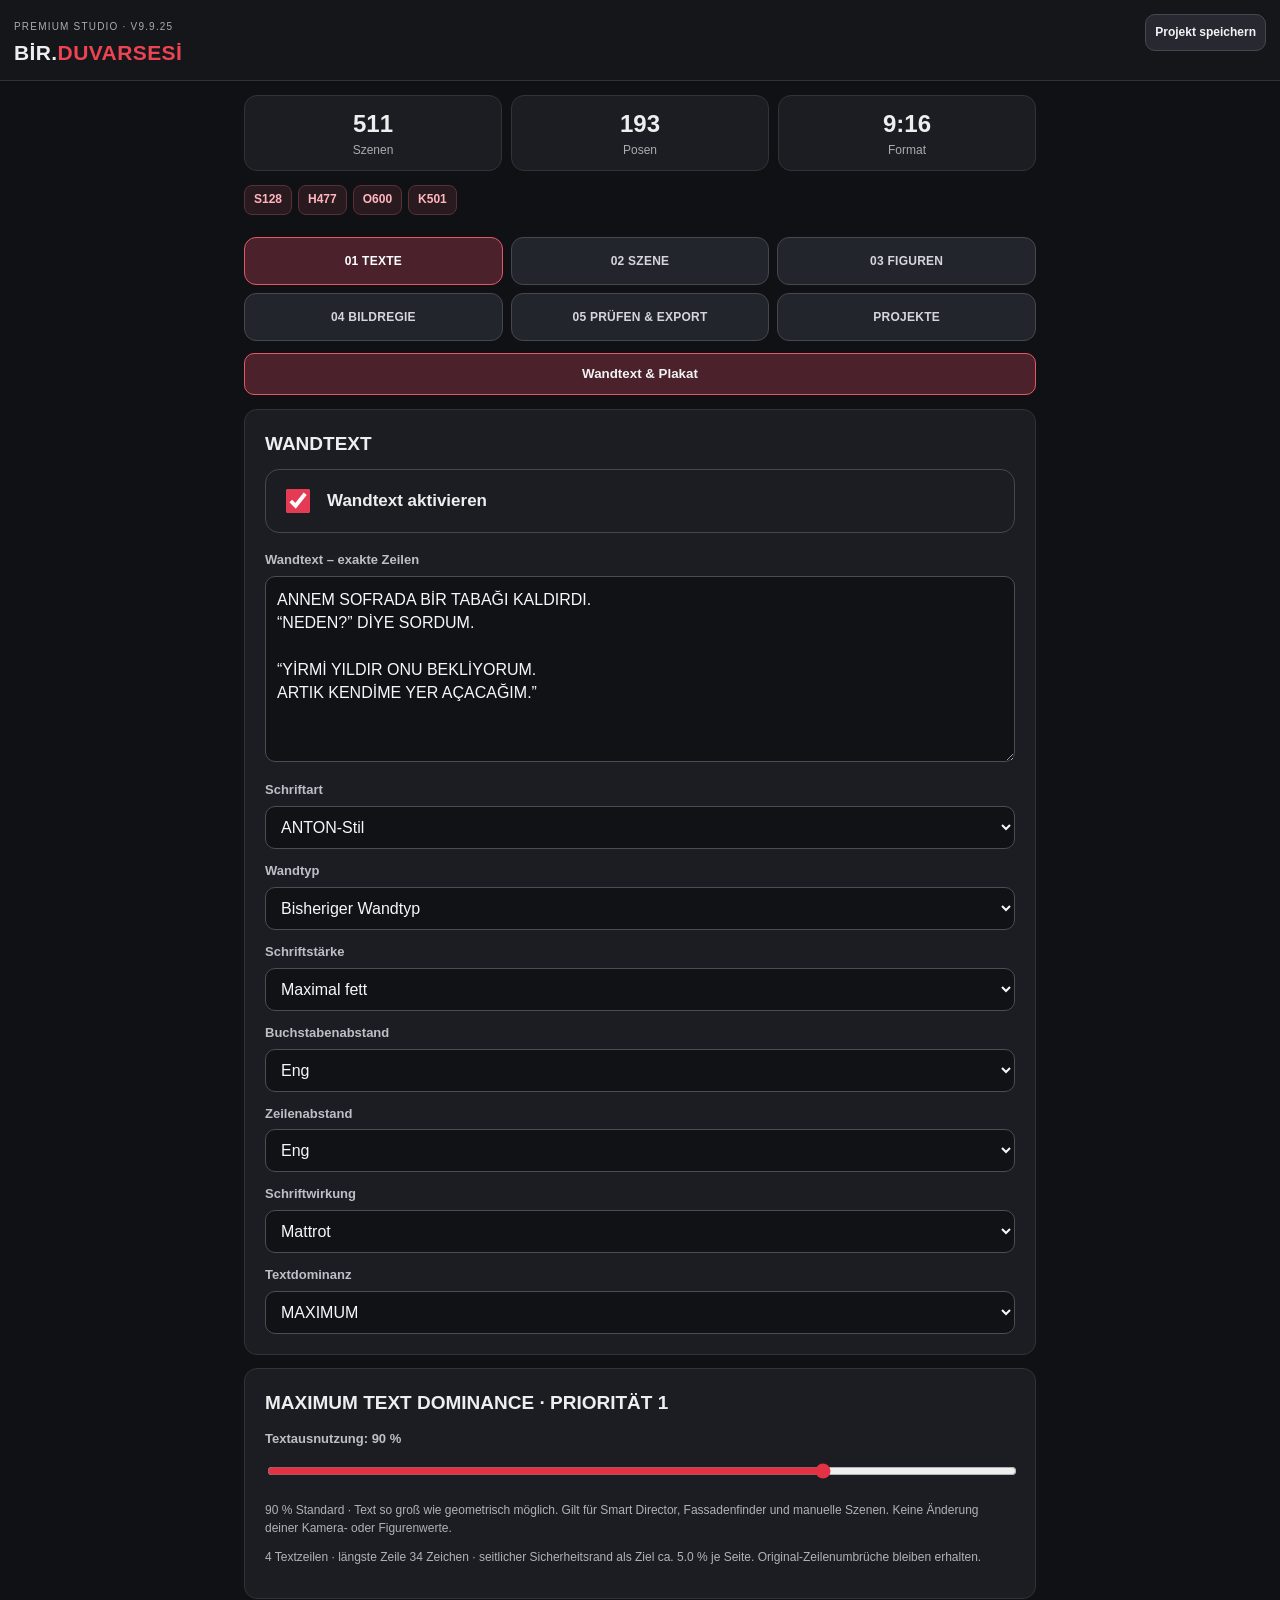
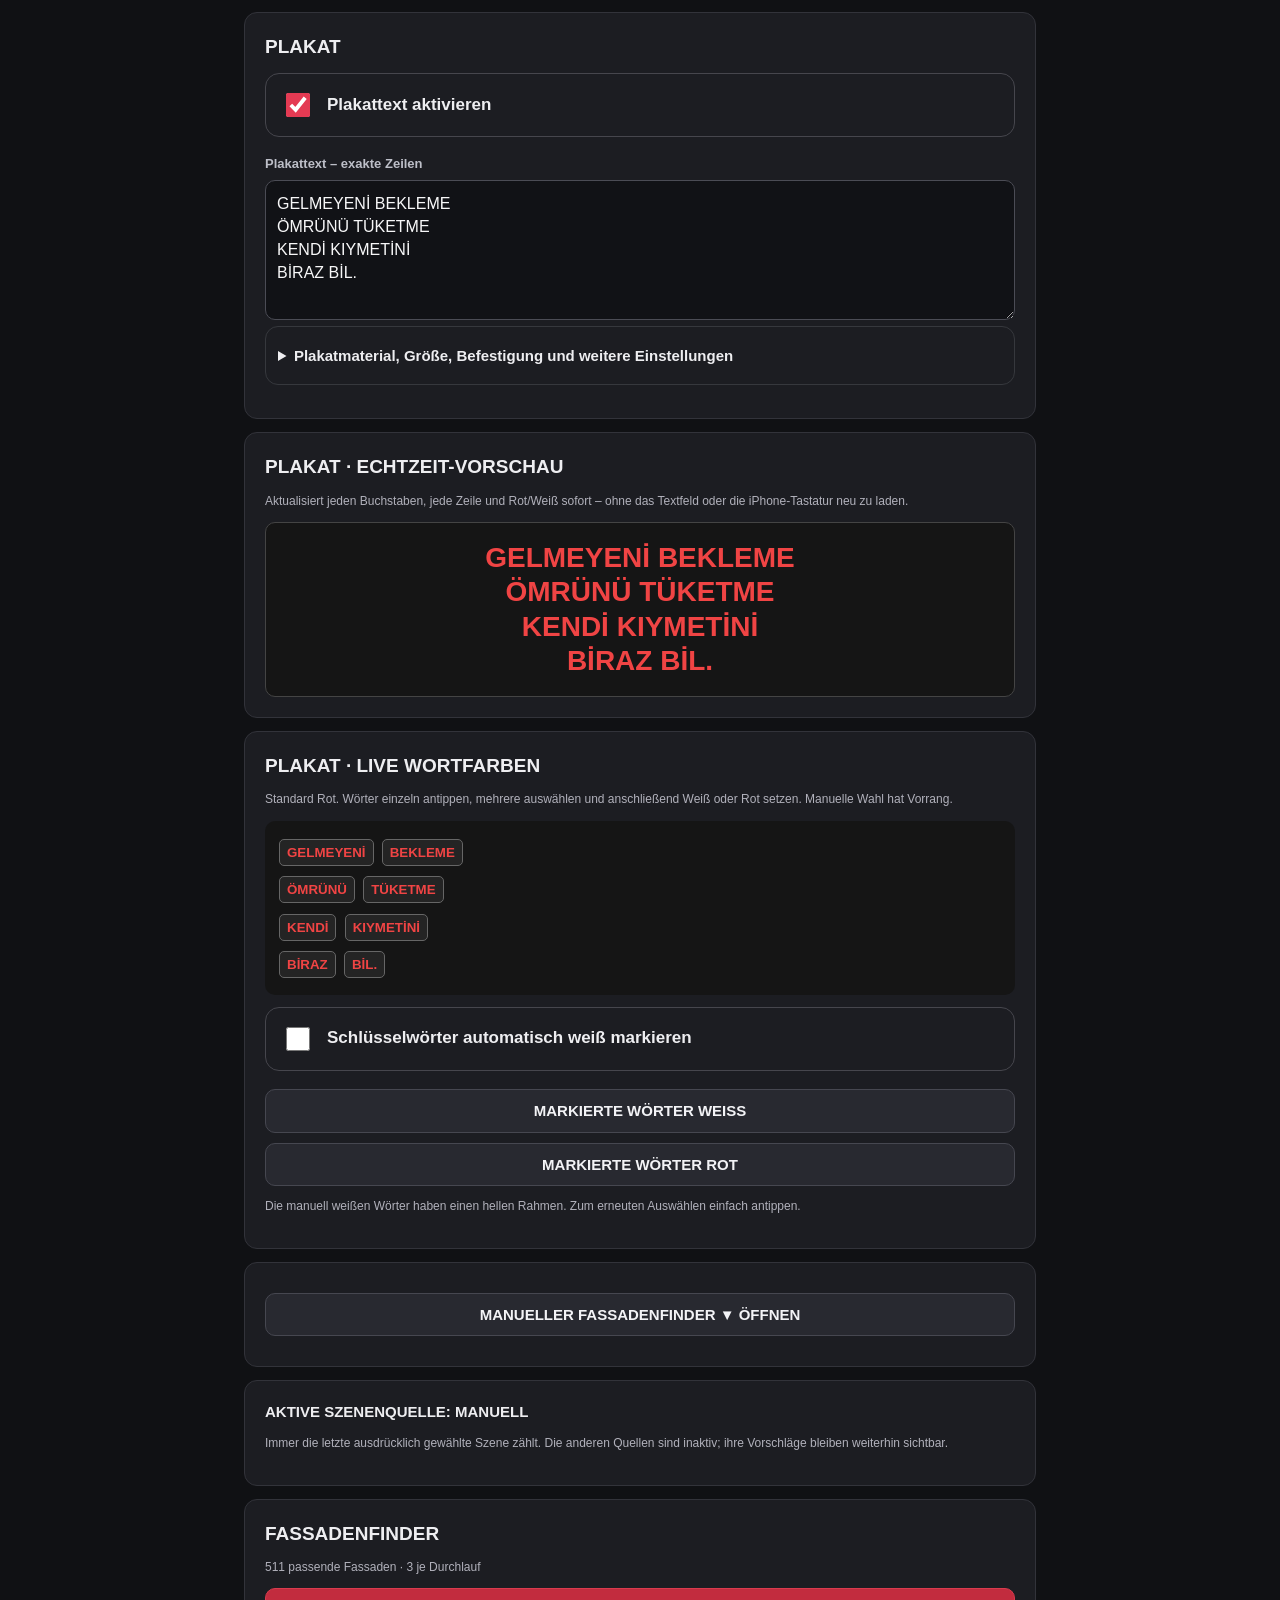
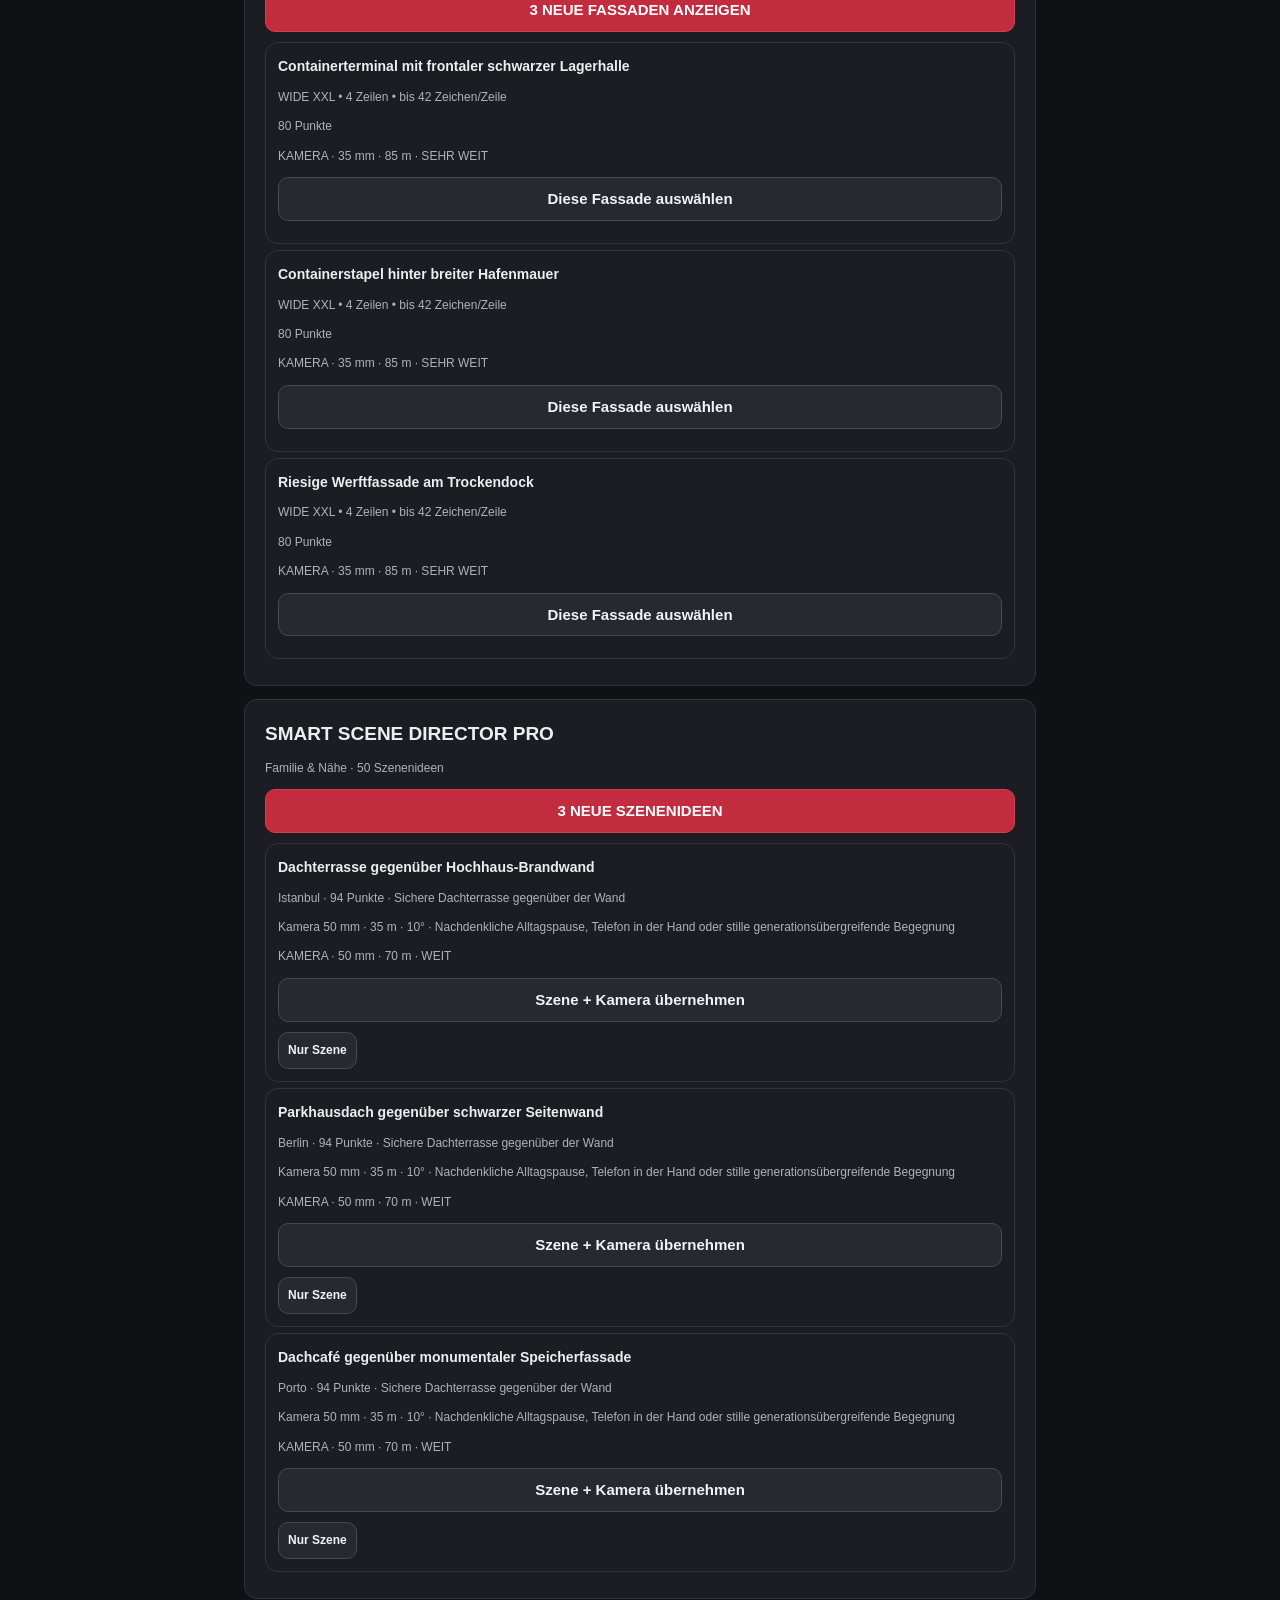
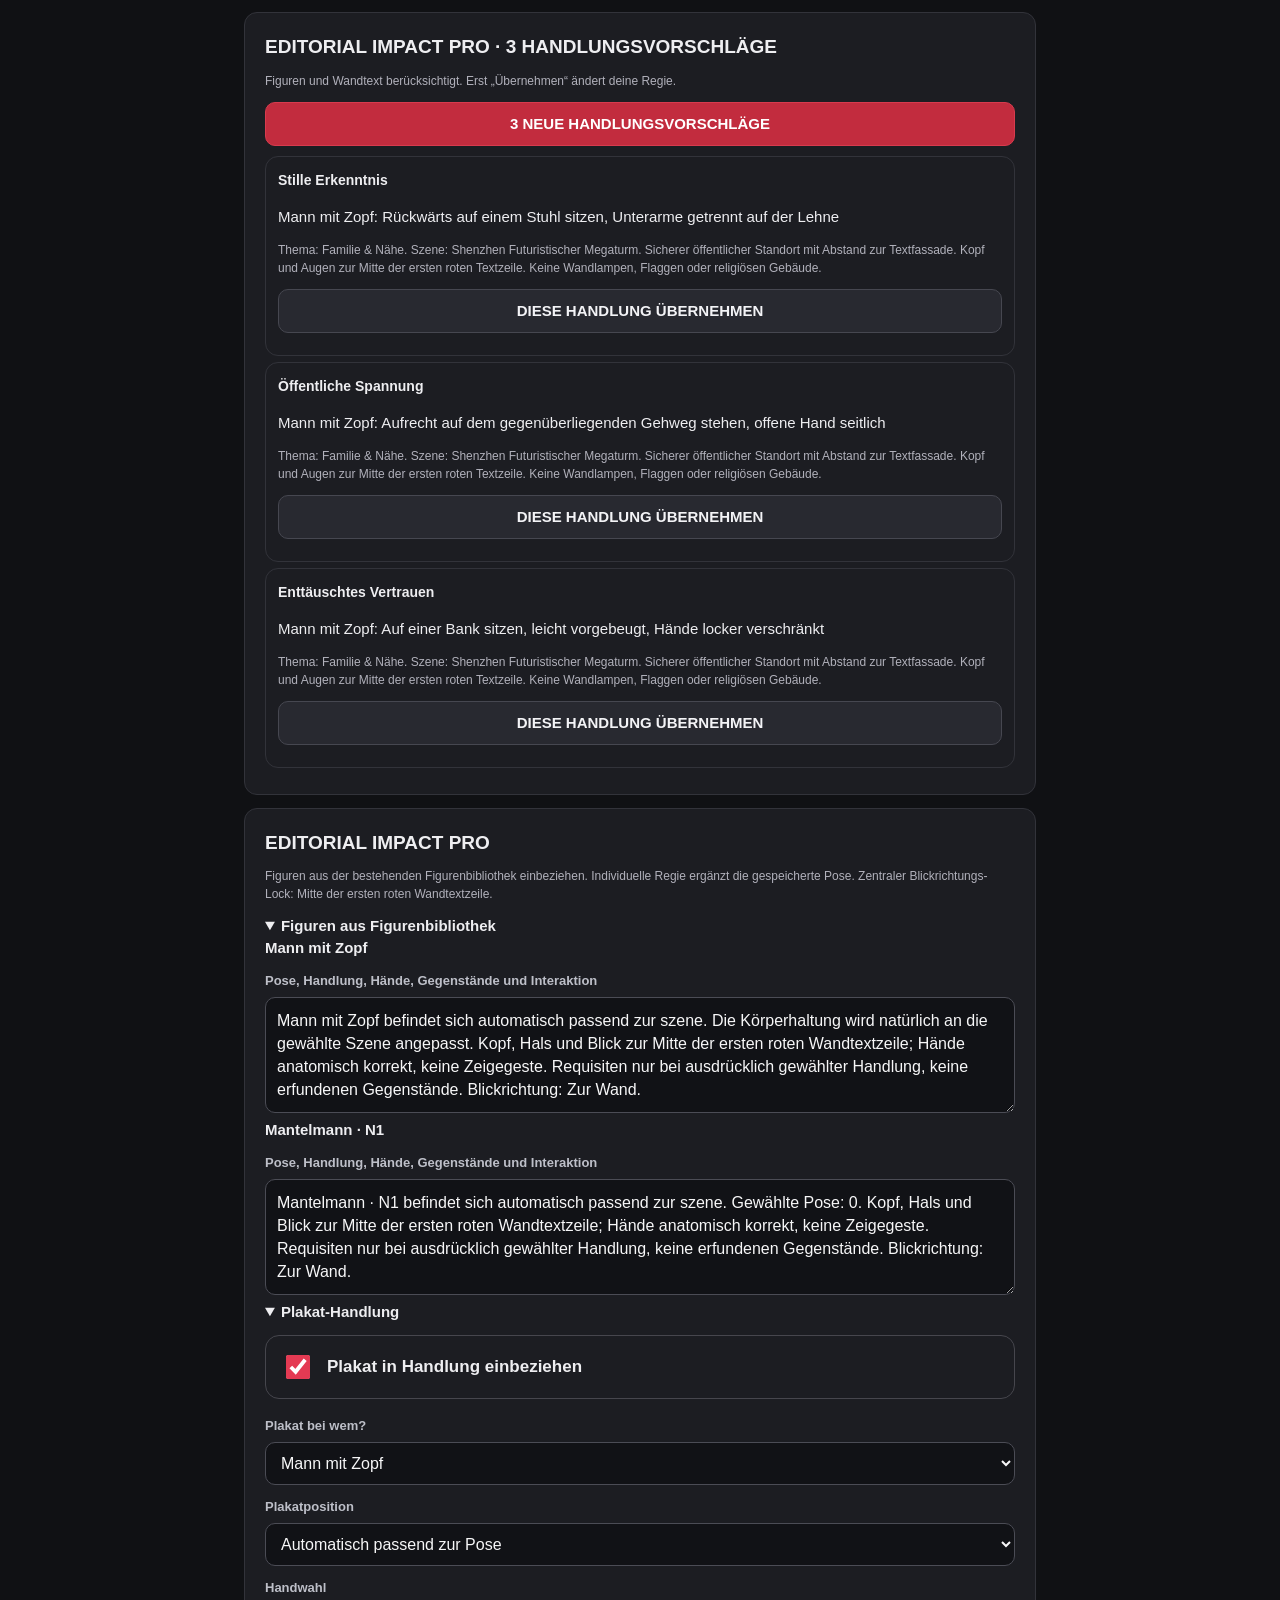
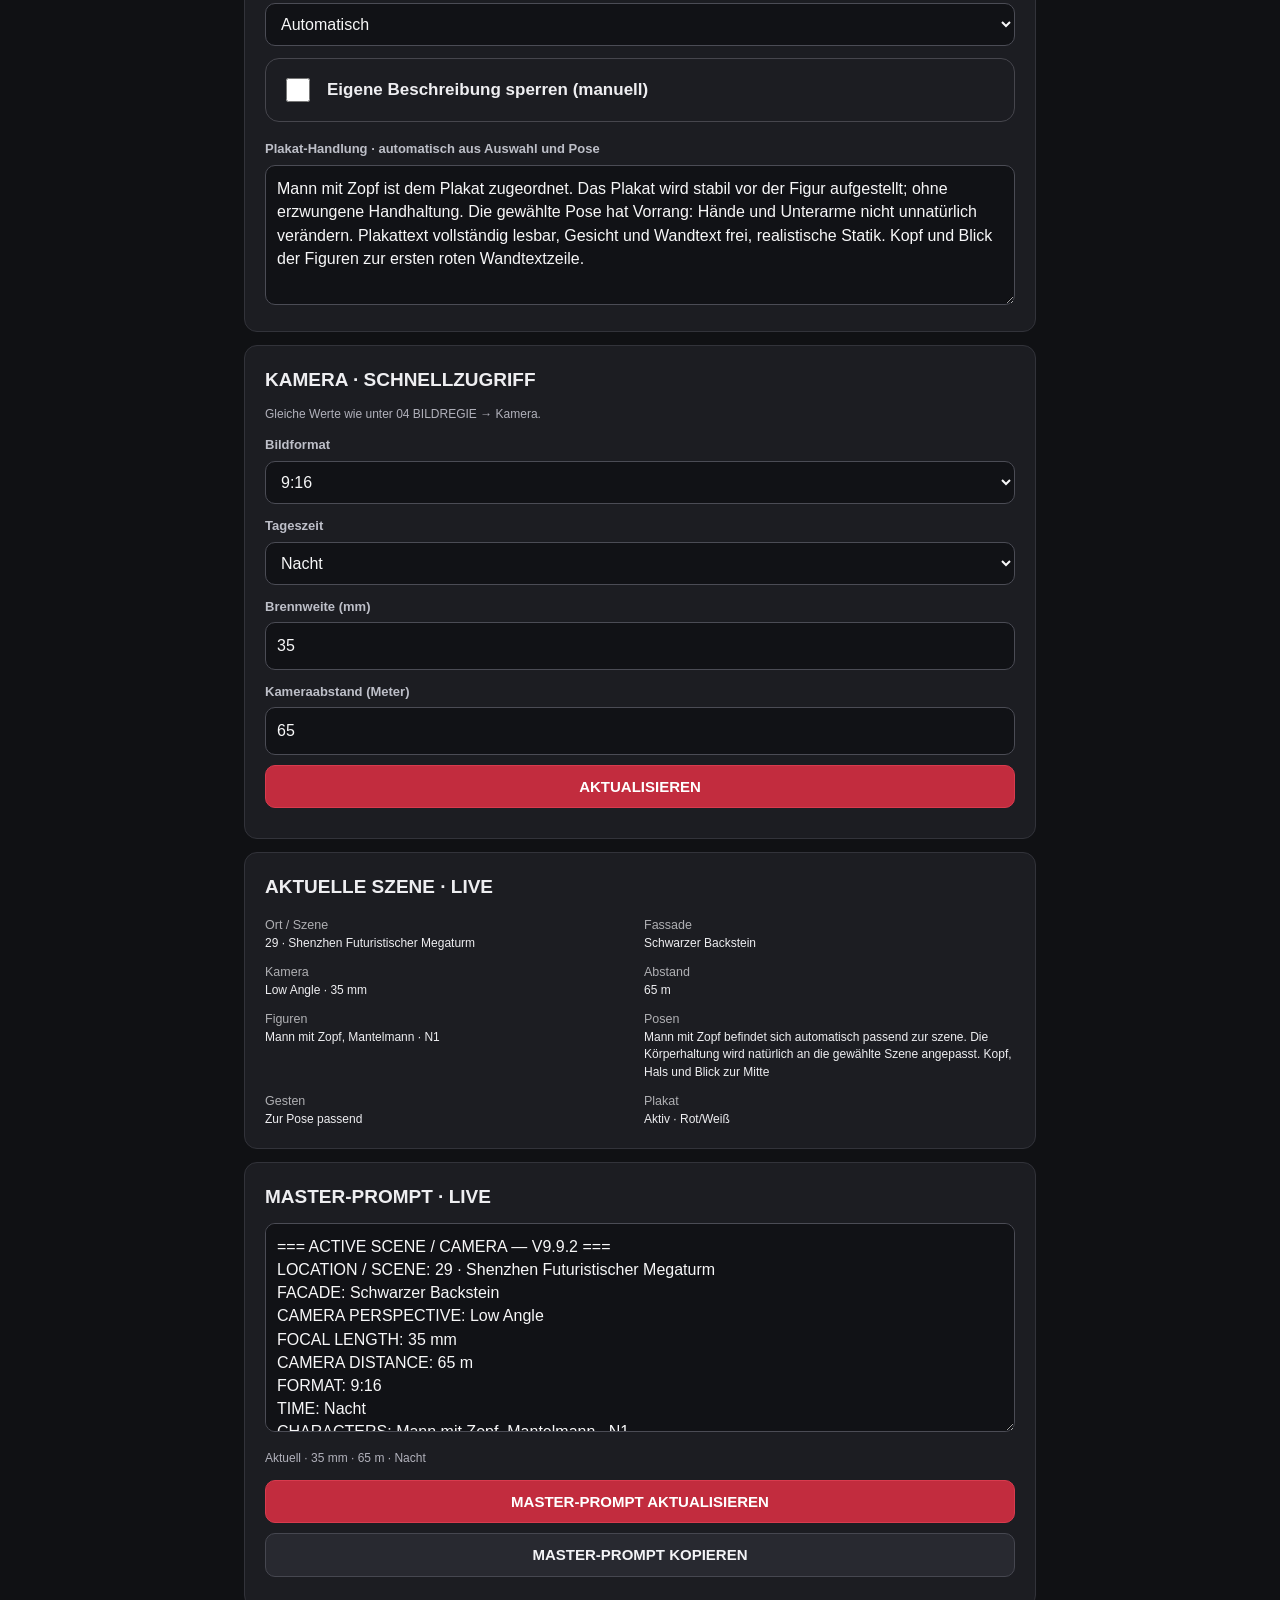
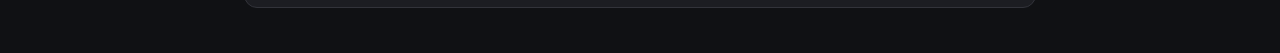
==== commit 1819824a: "Remove V9.9.25 staging script" ====
--- a/index.html
+++ b/index.html
@@ -1 +1 @@
-<!doctype html><html lang="de"><head><meta charset="utf-8"><meta name="viewport" content="width=device-width,initial-scale=1,viewport-fit=cover"><meta name="theme-color" content="#101114"><meta name="apple-mobile-web-app-capable" content="yes"><meta name="apple-mobile-web-app-status-bar-style" content="black-translucent"><meta name="apple-mobile-web-app-title" content="DUVARSESİ"><link rel="manifest" href="manifest.webmanifest"><link rel="apple-touch-icon" href="icon-192.png"><link rel="stylesheet" href="styles.css"><title>BİR.DUVARSESİ V9.9.24</title></head><body><header><div><small>PREMIUM STUDIO · V9.9.24</small><h1>BİR.<span>DUVARSESİ</span></h1></div><button id="saveProject" class="small">Projekt speichern</button></header><main><div class="metrics"><div><b>311</b><small>Szenen</small></div><div><b id="poseMetric">193</b><small>Posen</small></div><div><b id="formatMetric">9:16</b><small>Format</small></div></div><nav id="tabs" aria-label="Arbeitsbereiche"></nav><section id="content" aria-live="polite"></section></main><div id="toast" role="status" aria-live="polite"></div><script src="version.js?v=99251"></script><script src="data.js"></script><script src="v96scenes.js"></script><script src="app.js"></script><script src="v94.js"></script><script src="v941.js?v=99193"></script><script src="v942.js"></script><script src="v96.js"></script><script src="v961.js"></script><script src="v962.js"></script><script src="v963.js"></script><script src="v964.js"></script><script src="v965.js"></script><script src="v966.js"></script><script src="v967.js?v=9981"></script><script src="v968.js"></script><script src="v969.js?v=9981"></script><script src="v970.js"></script><script src="v972.js"></script><script src="v973.js"></script><script src="v974.js"></script><script src="v976.js"></script><script src="v977.js"></script><script src="v978.js"></script><script src="v979.js"></script><script src="v980.js"></script><script src="v981.js"></script><script src="v982.js"></script><script src="v9823.js"></script><script src="v985.js"></script><script src="v986.js"></script><script src="v987.js?v=99192"></script><script src="v988.js?v=9981"></script><script src="v989.js?v=99101"></script><script src="v990.js?v=9901"></script><script src="v991.js?v=9912"></script><script src="v992.js?v=99231"></script><script src="v993.js?v=9947"></script><script src="v995.js?v=99111"></script><script src="v996.js?v=9971"></script><script src="v998.js?v=9981"></script><script src="v999.js?v=99101"></script><script src="v9912.js?v=99121"></script><script src="v9913.js?v=99131"></script><script src="v9914.js?v=99141"></script><script src="v9915.js?v=99162"></script><script src="v9916.js?v=99163"></script><script src="v9917.js?v=99171"></script><script src="v9918.js?v=99181"></script><script src="v9919.js?v=99191"></script><script src="v9920.js?v=99201"></script><script src="v9921.js?v=99211"></script><script src="v9922.js?v=99221"></script><script src="v9924.js?v=99241"></script><script src="v9925.js?v=99251"></script><script>(function(){function sync(){var v=window.BDS_VERSION;if(!v)return;var h=document.querySelector('header small');if(h&&h.textContent!=='PREMIUM STUDIO · V'+v)h.textContent='PREMIUM STUDIO · V'+v;var t='BİR.DUVARSESİ V'+v;if(document.title!==t)document.title=t;}sync();var h=document.querySelector('header small');if(h)new MutationObserver(sync).observe(h,{childList:true,subtree:true,characterData:true});})();</script></body></html>+<!doctype html><html lang="de"><head><meta charset="utf-8"><meta name="viewport" content="width=device-width,initial-scale=1,viewport-fit=cover"><meta name="theme-color" content="#101114"><meta name="apple-mobile-web-app-capable" content="yes"><meta name="apple-mobile-web-app-status-bar-style" content="black-translucent"><meta name="apple-mobile-web-app-title" content="DUVARSESİ"><link rel="manifest" href="manifest.webmanifest"><link rel="apple-touch-icon" href="icon-192.png"><link rel="stylesheet" href="styles.css"><title>BİR.DUVARSESİ V9.9.24</title></head><body><header><div><small>PREMIUM STUDIO · V9.9.24</small><h1>BİR.<span>DUVARSESİ</span></h1></div><button id="saveProject" class="small">Projekt speichern</button></header><main><div class="metrics"><div><b>311</b><small>Szenen</small></div><div><b id="poseMetric">193</b><small>Posen</small></div><div><b id="formatMetric">9:16</b><small>Format</small></div></div><nav id="tabs" aria-label="Arbeitsbereiche"></nav><section id="content" aria-live="polite"></section></main><div id="toast" role="status" aria-live="polite"></div><script src="version.js?v=99261"></script><script src="data.js"></script><script src="v96scenes.js"></script><script src="app.js"></script><script src="v94.js"></script><script src="v941.js?v=99193"></script><script src="v942.js"></script><script src="v96.js"></script><script src="v961.js"></script><script src="v962.js"></script><script src="v963.js"></script><script src="v964.js"></script><script src="v965.js"></script><script src="v966.js"></script><script src="v967.js?v=9981"></script><script src="v968.js"></script><script src="v969.js?v=9981"></script><script src="v970.js"></script><script src="v972.js"></script><script src="v973.js"></script><script src="v974.js"></script><script src="v976.js"></script><script src="v977.js"></script><script src="v978.js"></script><script src="v979.js"></script><script src="v980.js"></script><script src="v981.js"></script><script src="v982.js"></script><script src="v9823.js"></script><script src="v985.js"></script><script src="v986.js"></script><script src="v987.js?v=99192"></script><script src="v988.js?v=9981"></script><script src="v989.js?v=99101"></script><script src="v990.js?v=9901"></script><script src="v991.js?v=9912"></script><script src="v992.js?v=99231"></script><script src="v993.js?v=9947"></script><script src="v995.js?v=99111"></script><script src="v996.js?v=9971"></script><script src="v998.js?v=9981"></script><script src="v999.js?v=99101"></script><script src="v9912.js?v=99121"></script><script src="v9913.js?v=99131"></script><script src="v9914.js?v=99141"></script><script src="v9915.js?v=99162"></script><script src="v9916.js?v=99163"></script><script src="v9917.js?v=99171"></script><script src="v9918.js?v=99181"></script><script src="v9919.js?v=99191"></script><script src="v9920.js?v=99201"></script><script src="v9921.js?v=99211"></script><script src="v9922.js?v=99221"></script><script src="v9924.js?v=99241"></script><script>(function(){function sync(){var v=window.BDS_VERSION;if(!v)return;var h=document.querySelector('header small');if(h&&h.textContent!=='PREMIUM STUDIO · V'+v)h.textContent='PREMIUM STUDIO · V'+v;var t='BİR.DUVARSESİ V'+v;if(document.title!==t)document.title=t;}sync();var h=document.querySelector('header small');if(h)new MutationObserver(sync).observe(h,{childList:true,subtree:true,characterData:true});})();</script></body></html>
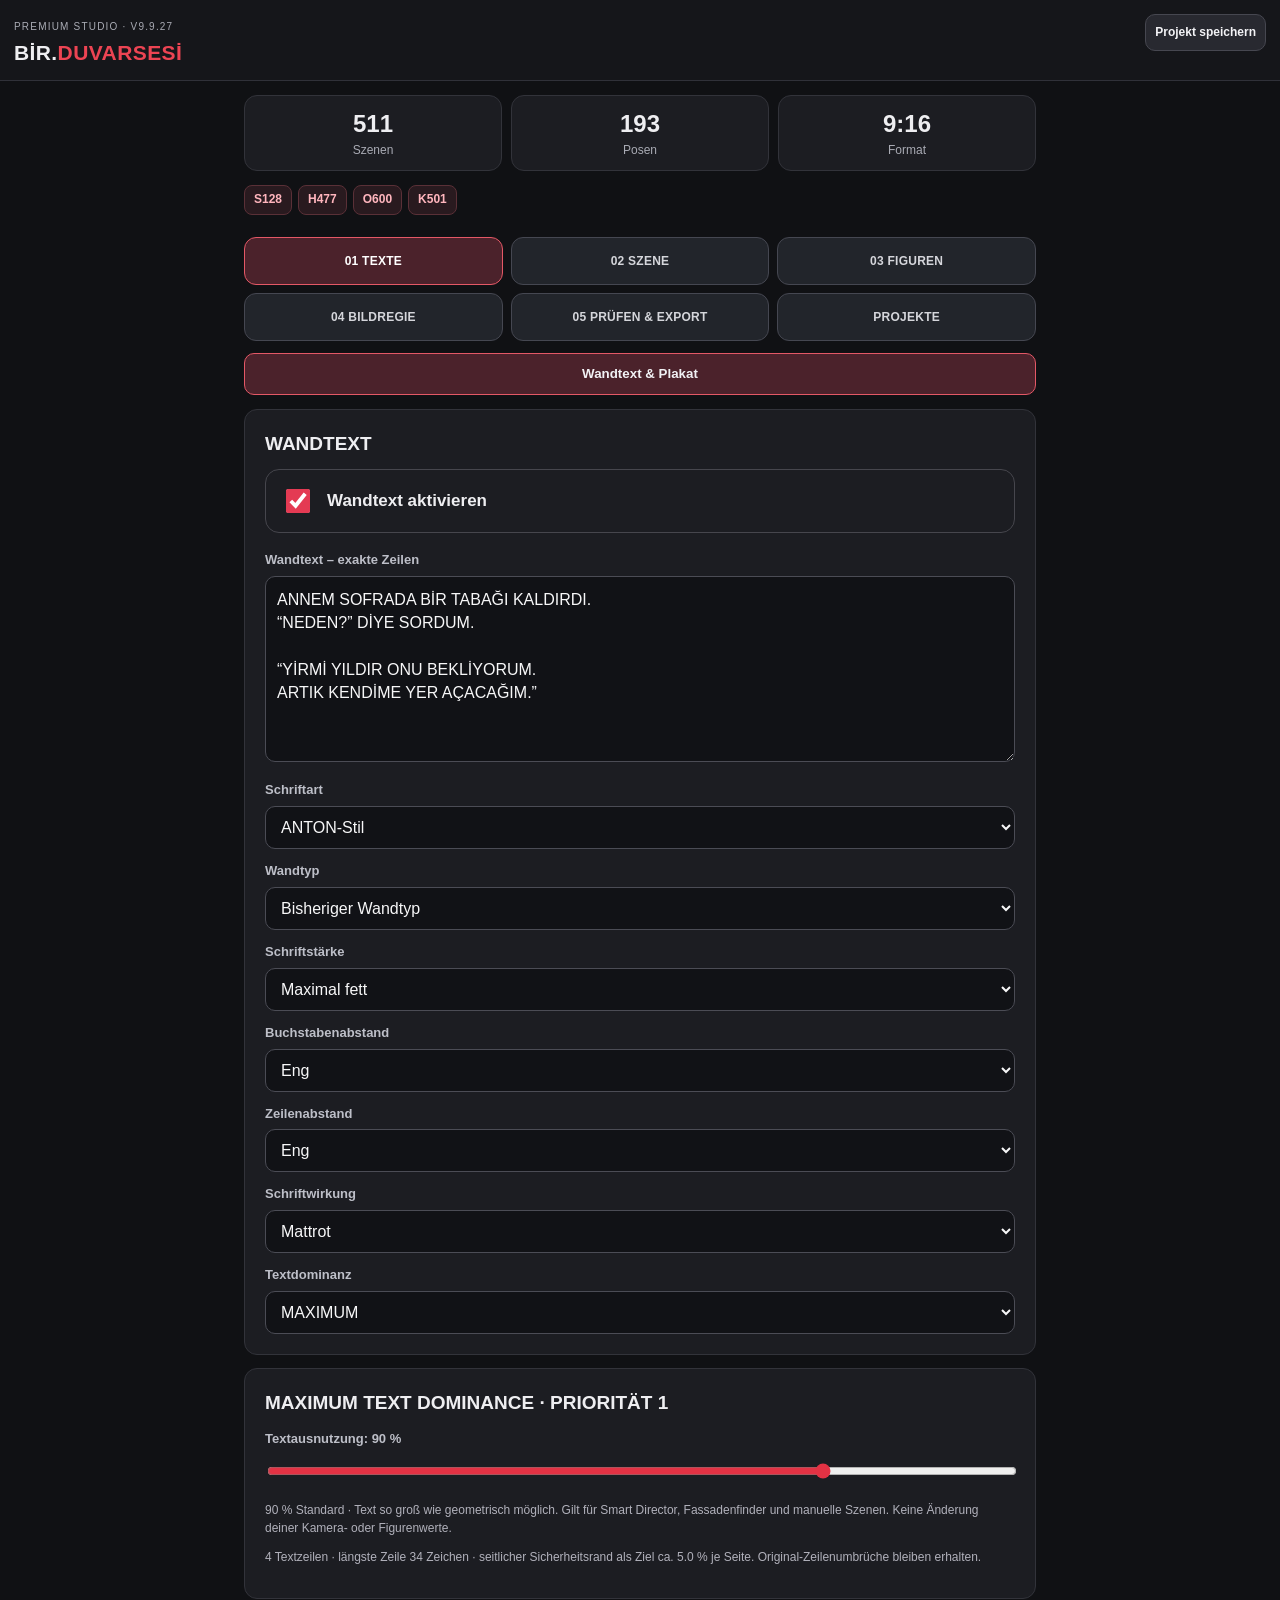
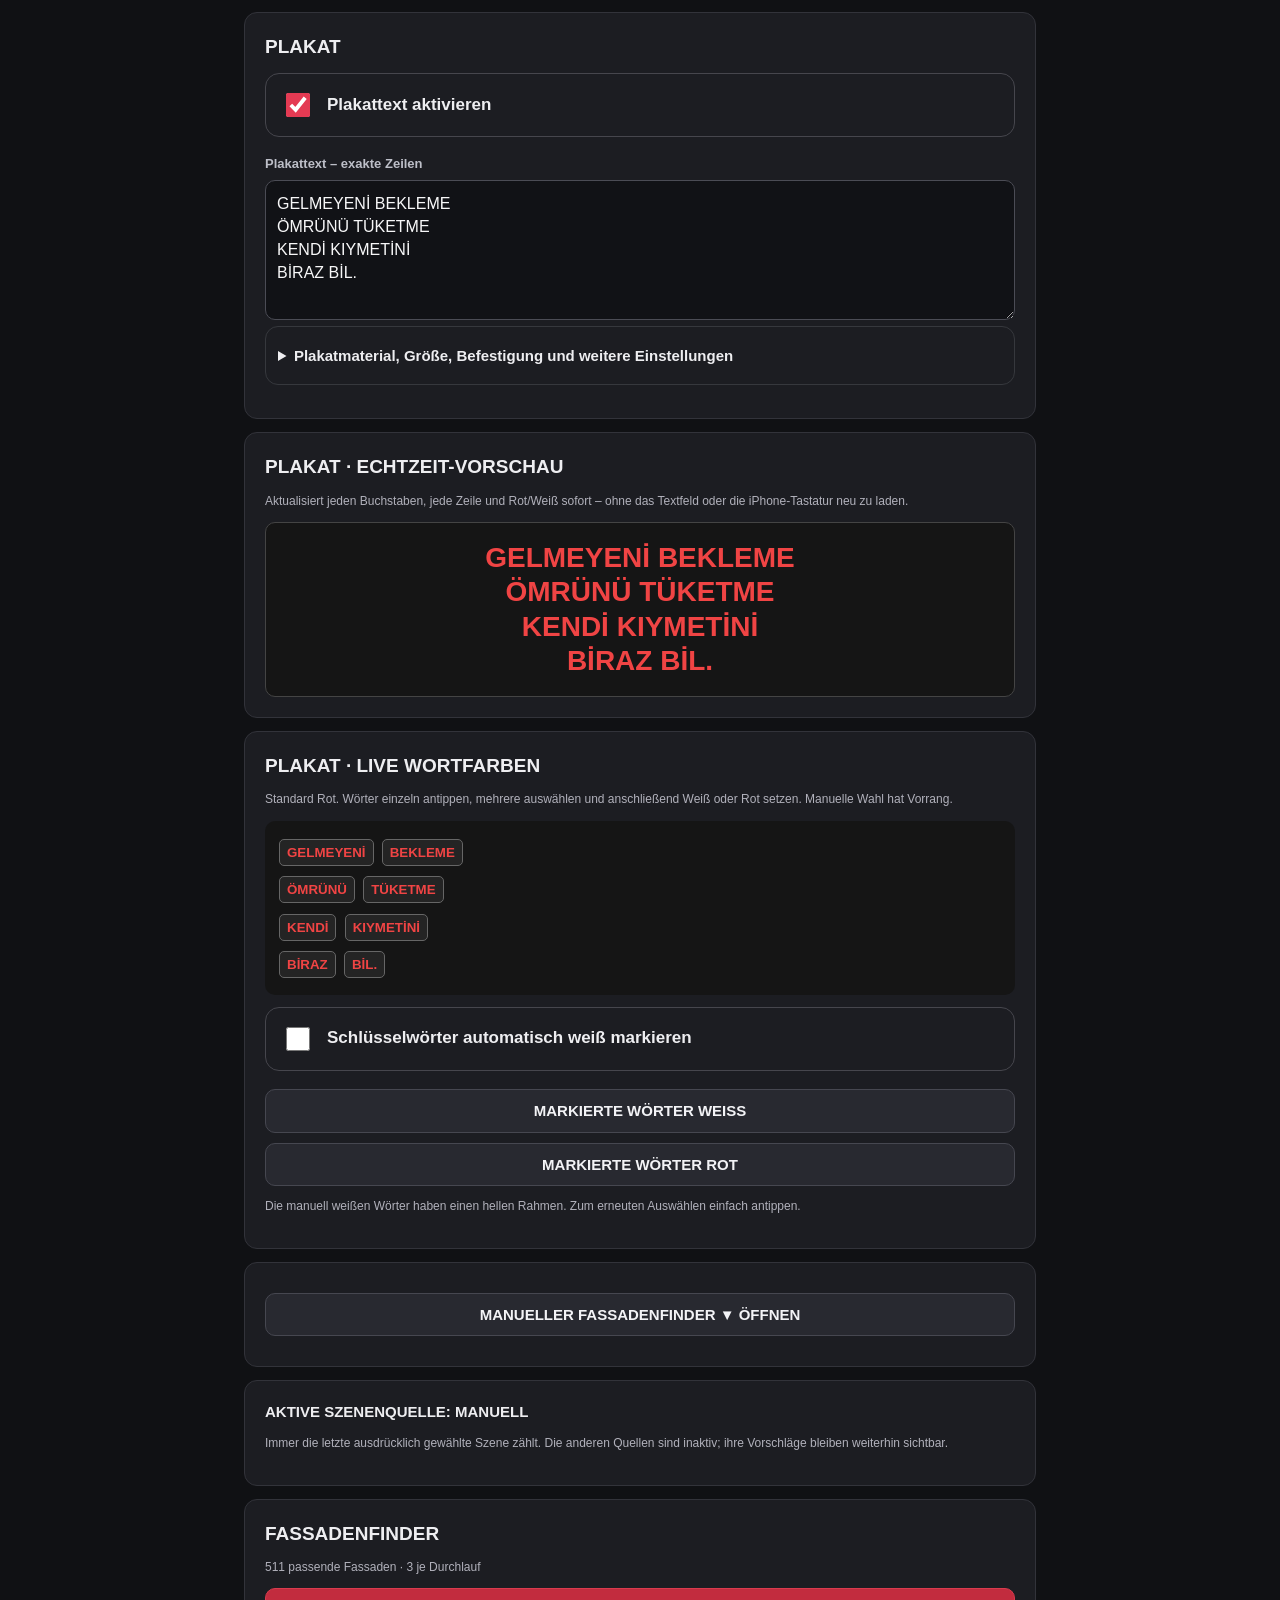
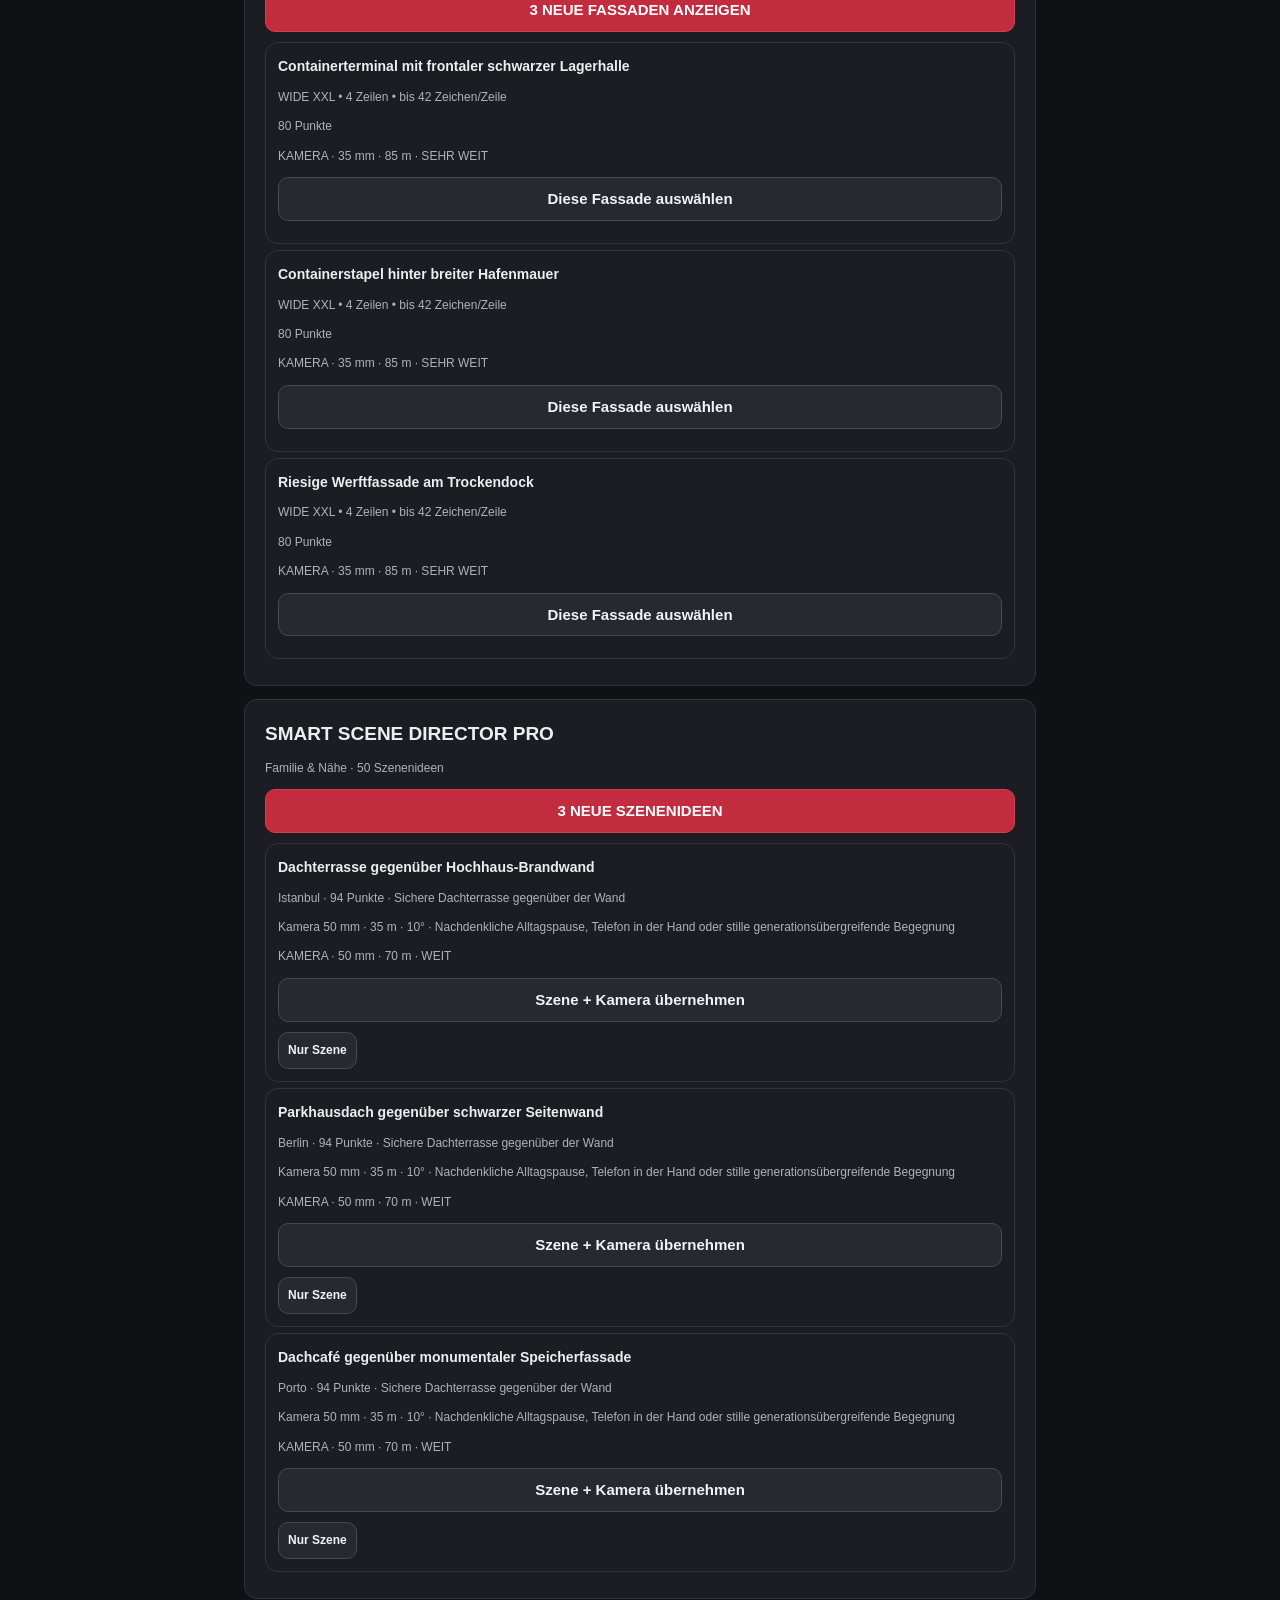
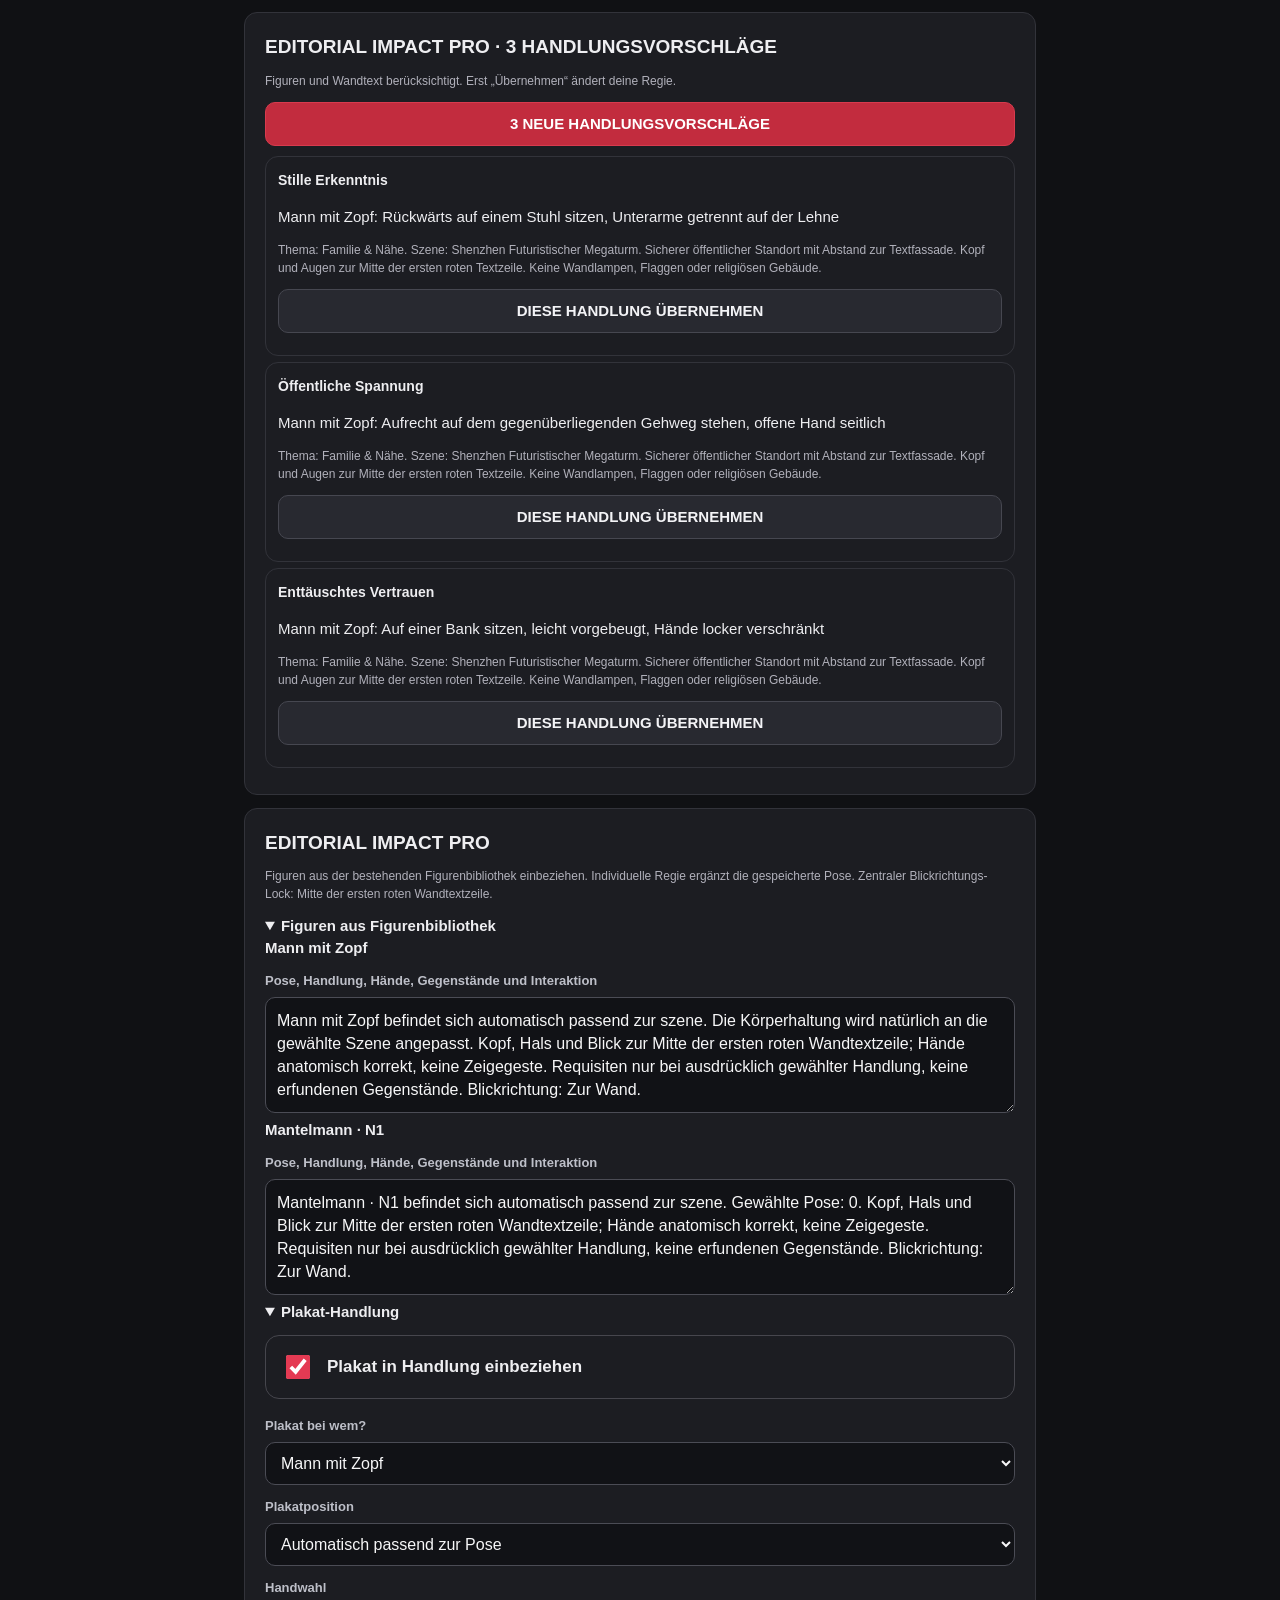
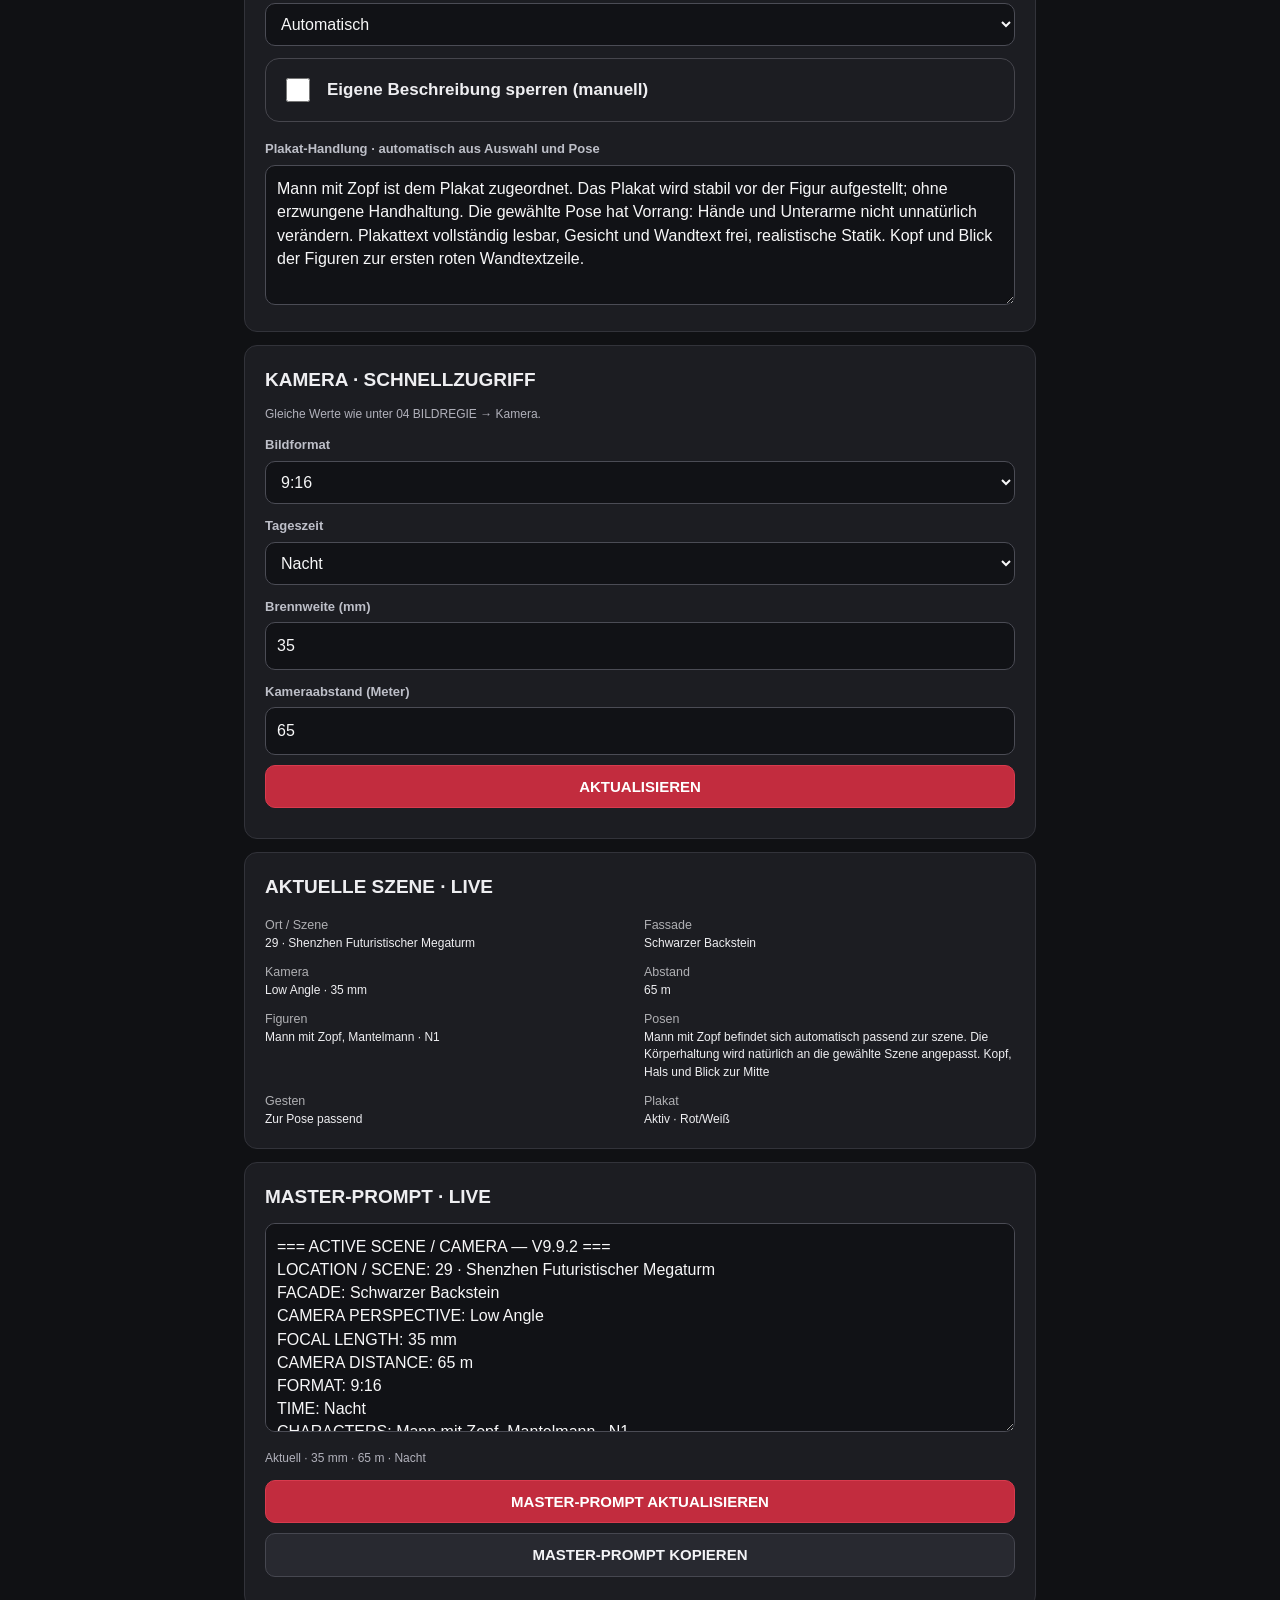
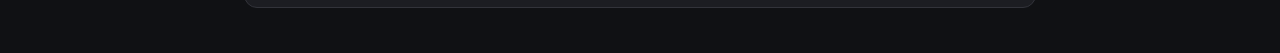
==== commit ca8ffa40: "Refresh app version and gaze script cache keys" ====
--- a/index.html
+++ b/index.html
@@ -1 +1 @@
-<!doctype html><html lang="de"><head><meta charset="utf-8"><meta name="viewport" content="width=device-width,initial-scale=1,viewport-fit=cover"><meta name="theme-color" content="#101114"><meta name="apple-mobile-web-app-capable" content="yes"><meta name="apple-mobile-web-app-status-bar-style" content="black-translucent"><meta name="apple-mobile-web-app-title" content="DUVARSESİ"><link rel="manifest" href="manifest.webmanifest"><link rel="apple-touch-icon" href="icon-192.png"><link rel="stylesheet" href="styles.css"><title>BİR.DUVARSESİ V9.9.24</title></head><body><header><div><small>PREMIUM STUDIO · V9.9.24</small><h1>BİR.<span>DUVARSESİ</span></h1></div><button id="saveProject" class="small">Projekt speichern</button></header><main><div class="metrics"><div><b>311</b><small>Szenen</small></div><div><b id="poseMetric">193</b><small>Posen</small></div><div><b id="formatMetric">9:16</b><small>Format</small></div></div><nav id="tabs" aria-label="Arbeitsbereiche"></nav><section id="content" aria-live="polite"></section></main><div id="toast" role="status" aria-live="polite"></div><script src="version.js?v=99261"></script><script src="data.js"></script><script src="v96scenes.js"></script><script src="app.js"></script><script src="v94.js"></script><script src="v941.js?v=99193"></script><script src="v942.js"></script><script src="v96.js"></script><script src="v961.js"></script><script src="v962.js"></script><script src="v963.js"></script><script src="v964.js"></script><script src="v965.js"></script><script src="v966.js"></script><script src="v967.js?v=9981"></script><script src="v968.js"></script><script src="v969.js?v=9981"></script><script src="v970.js"></script><script src="v972.js"></script><script src="v973.js"></script><script src="v974.js"></script><script src="v976.js"></script><script src="v977.js"></script><script src="v978.js"></script><script src="v979.js"></script><script src="v980.js"></script><script src="v981.js"></script><script src="v982.js"></script><script src="v9823.js"></script><script src="v985.js"></script><script src="v986.js"></script><script src="v987.js?v=99192"></script><script src="v988.js?v=9981"></script><script src="v989.js?v=99101"></script><script src="v990.js?v=9901"></script><script src="v991.js?v=9912"></script><script src="v992.js?v=99231"></script><script src="v993.js?v=9947"></script><script src="v995.js?v=99111"></script><script src="v996.js?v=9971"></script><script src="v998.js?v=9981"></script><script src="v999.js?v=99101"></script><script src="v9912.js?v=99121"></script><script src="v9913.js?v=99131"></script><script src="v9914.js?v=99141"></script><script src="v9915.js?v=99162"></script><script src="v9916.js?v=99163"></script><script src="v9917.js?v=99171"></script><script src="v9918.js?v=99181"></script><script src="v9919.js?v=99191"></script><script src="v9920.js?v=99201"></script><script src="v9921.js?v=99211"></script><script src="v9922.js?v=99221"></script><script src="v9924.js?v=99241"></script><script>(function(){function sync(){var v=window.BDS_VERSION;if(!v)return;var h=document.querySelector('header small');if(h&&h.textContent!=='PREMIUM STUDIO · V'+v)h.textContent='PREMIUM STUDIO · V'+v;var t='BİR.DUVARSESİ V'+v;if(document.title!==t)document.title=t;}sync();var h=document.querySelector('header small');if(h)new MutationObserver(sync).observe(h,{childList:true,subtree:true,characterData:true});})();</script></body></html>+<!doctype html><html lang="de"><head><meta charset="utf-8"><meta name="viewport" content="width=device-width,initial-scale=1,viewport-fit=cover"><meta name="theme-color" content="#101114"><meta name="apple-mobile-web-app-capable" content="yes"><meta name="apple-mobile-web-app-status-bar-style" content="black-translucent"><meta name="apple-mobile-web-app-title" content="DUVARSESİ"><link rel="manifest" href="manifest.webmanifest"><link rel="apple-touch-icon" href="icon-192.png"><link rel="stylesheet" href="styles.css"><title>BİR.DUVARSESİ V9.9.24</title></head><body><header><div><small>PREMIUM STUDIO · V9.9.24</small><h1>BİR.<span>DUVARSESİ</span></h1></div><button id="saveProject" class="small">Projekt speichern</button></header><main><div class="metrics"><div><b>311</b><small>Szenen</small></div><div><b id="poseMetric">193</b><small>Posen</small></div><div><b id="formatMetric">9:16</b><small>Format</small></div></div><nav id="tabs" aria-label="Arbeitsbereiche"></nav><section id="content" aria-live="polite"></section></main><div id="toast" role="status" aria-live="polite"></div><script src="version.js?v=99281"></script><script src="data.js"></script><script src="v96scenes.js"></script><script src="app.js"></script><script src="v94.js"></script><script src="v941.js?v=99193"></script><script src="v942.js"></script><script src="v96.js"></script><script src="v961.js"></script><script src="v962.js"></script><script src="v963.js"></script><script src="v964.js"></script><script src="v965.js"></script><script src="v966.js"></script><script src="v967.js?v=9981"></script><script src="v968.js"></script><script src="v969.js?v=9981"></script><script src="v970.js"></script><script src="v972.js"></script><script src="v973.js"></script><script src="v974.js"></script><script src="v976.js"></script><script src="v977.js"></script><script src="v978.js"></script><script src="v979.js"></script><script src="v980.js"></script><script src="v981.js"></script><script src="v982.js"></script><script src="v9823.js"></script><script src="v985.js"></script><script src="v986.js"></script><script src="v987.js?v=99192"></script><script src="v988.js?v=9981"></script><script src="v989.js?v=99101"></script><script src="v990.js?v=9901"></script><script src="v991.js?v=9912"></script><script src="v992.js?v=99231"></script><script src="v993.js?v=9947"></script><script src="v995.js?v=99111"></script><script src="v996.js?v=9971"></script><script src="v998.js?v=9981"></script><script src="v999.js?v=99101"></script><script src="v9912.js?v=99121"></script><script src="v9913.js?v=99131"></script><script src="v9914.js?v=99141"></script><script src="v9915.js?v=99162"></script><script src="v9916.js?v=99163"></script><script src="v9917.js?v=99171"></script><script src="v9918.js?v=99181"></script><script src="v9919.js?v=99191"></script><script src="v9920.js?v=99201"></script><script src="v9921.js?v=99211"></script><script src="v9922.js?v=99221"></script><script src="v9924.js?v=99281"></script><script>(function(){function sync(){var v=window.BDS_VERSION;if(!v)return;var h=document.querySelector('header small');if(h&&h.textContent!=='PREMIUM STUDIO · V'+v)h.textContent='PREMIUM STUDIO · V'+v;var t='BİR.DUVARSESİ V'+v;if(document.title!==t)document.title=t;}sync();var h=document.querySelector('header small');if(h)new MutationObserver(sync).observe(h,{childList:true,subtree:true,characterData:true});})();</script></body></html>
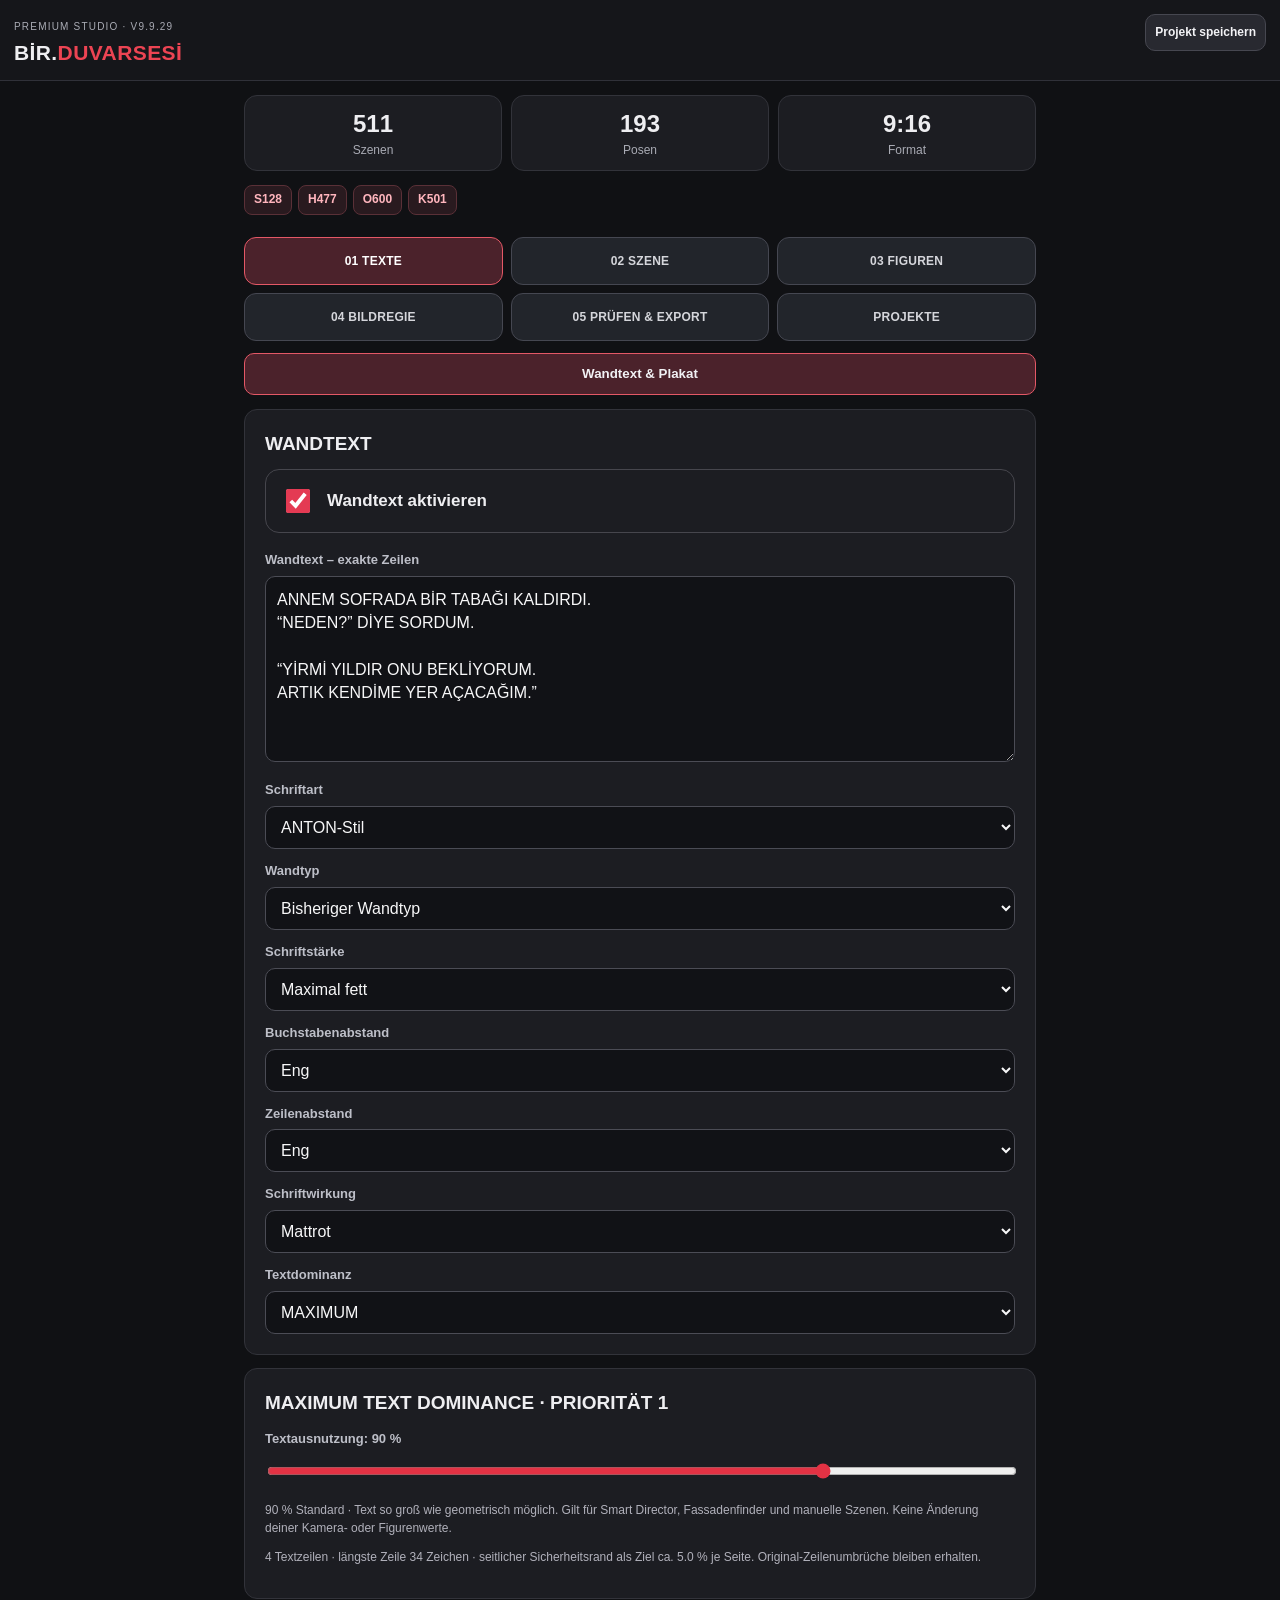
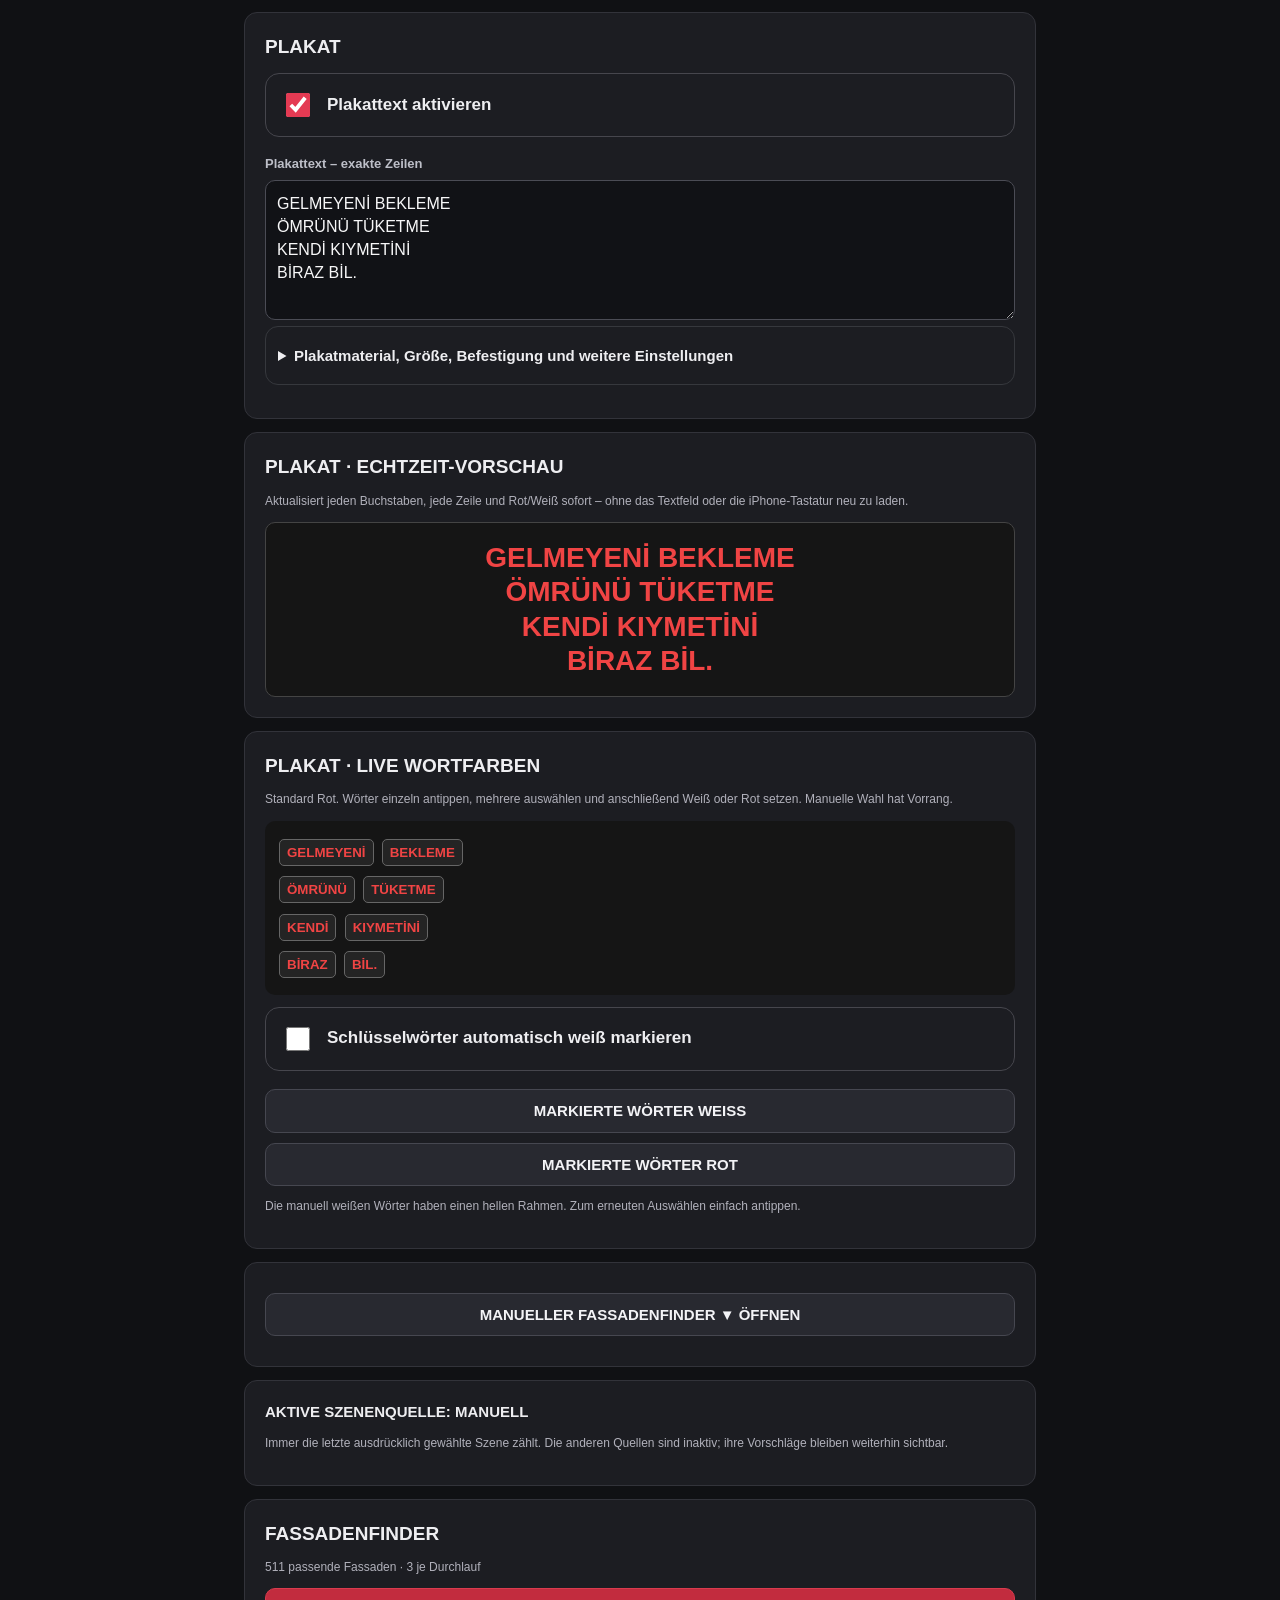
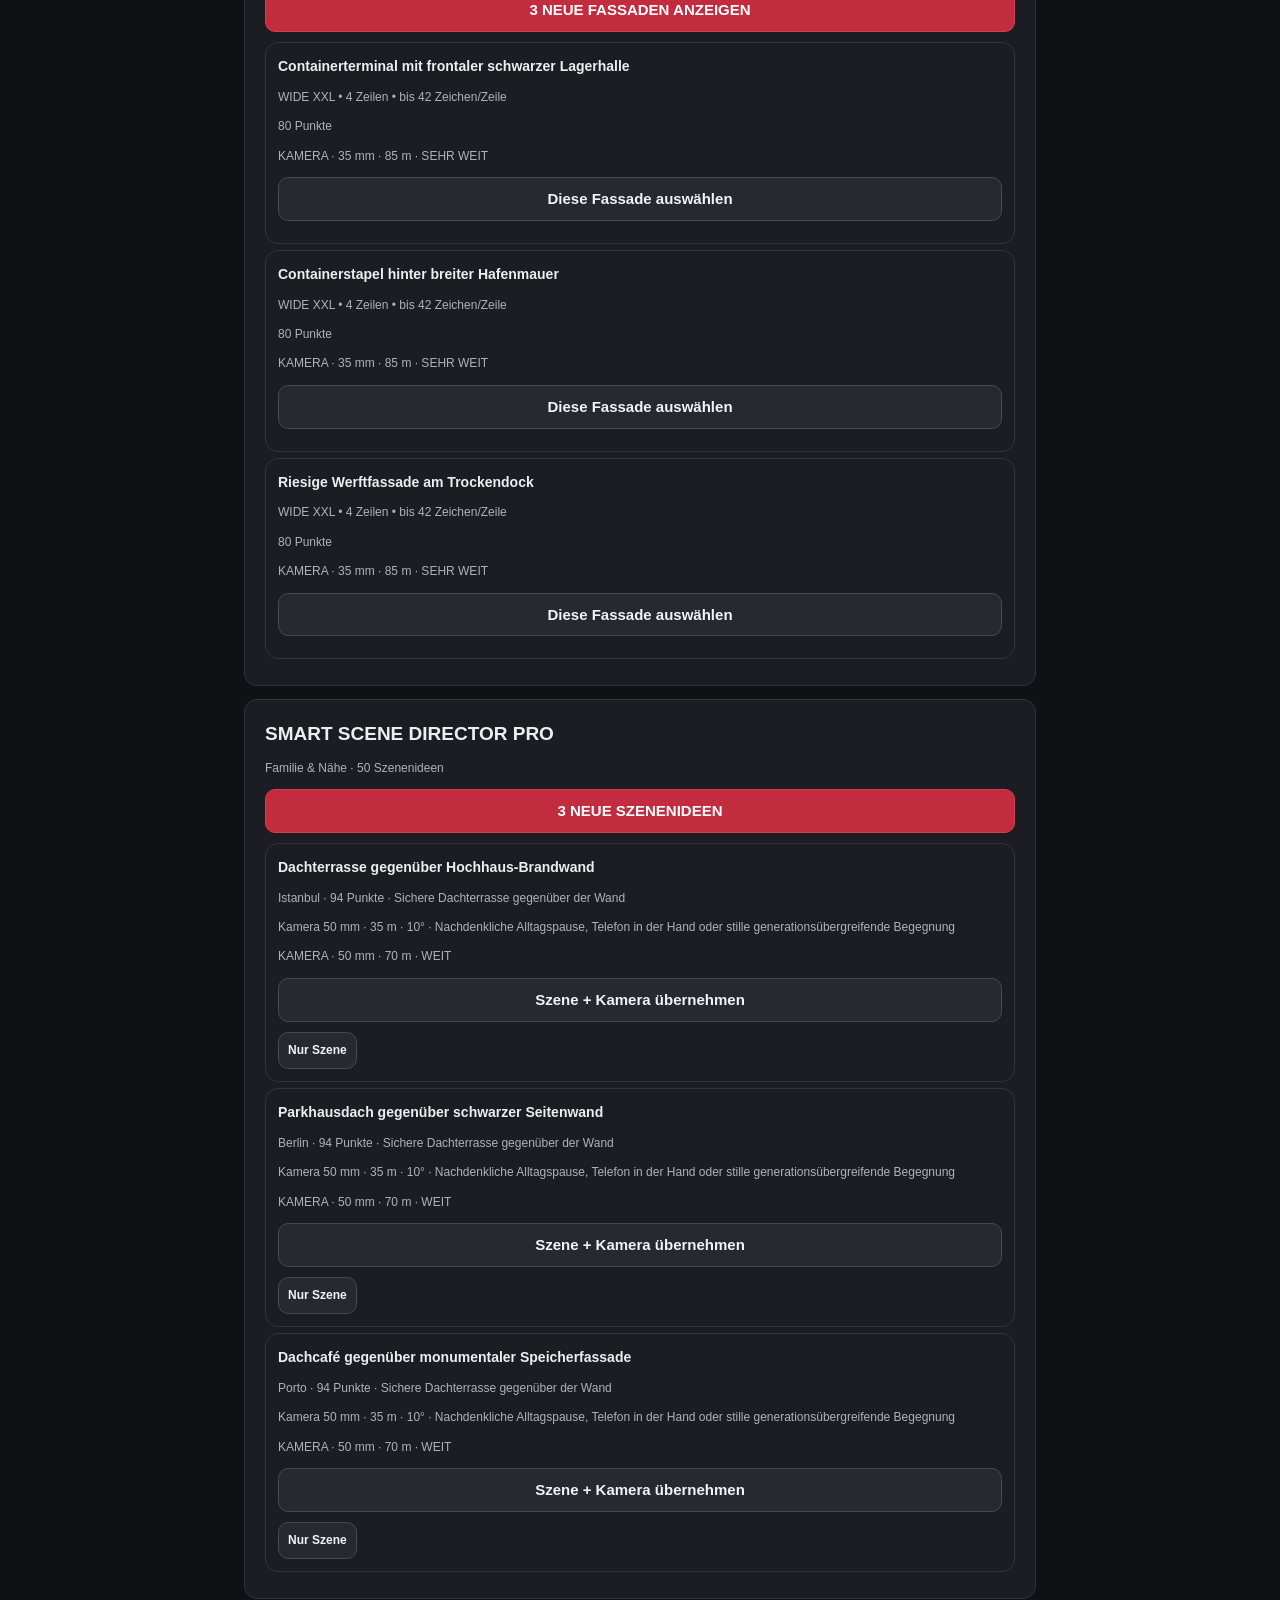
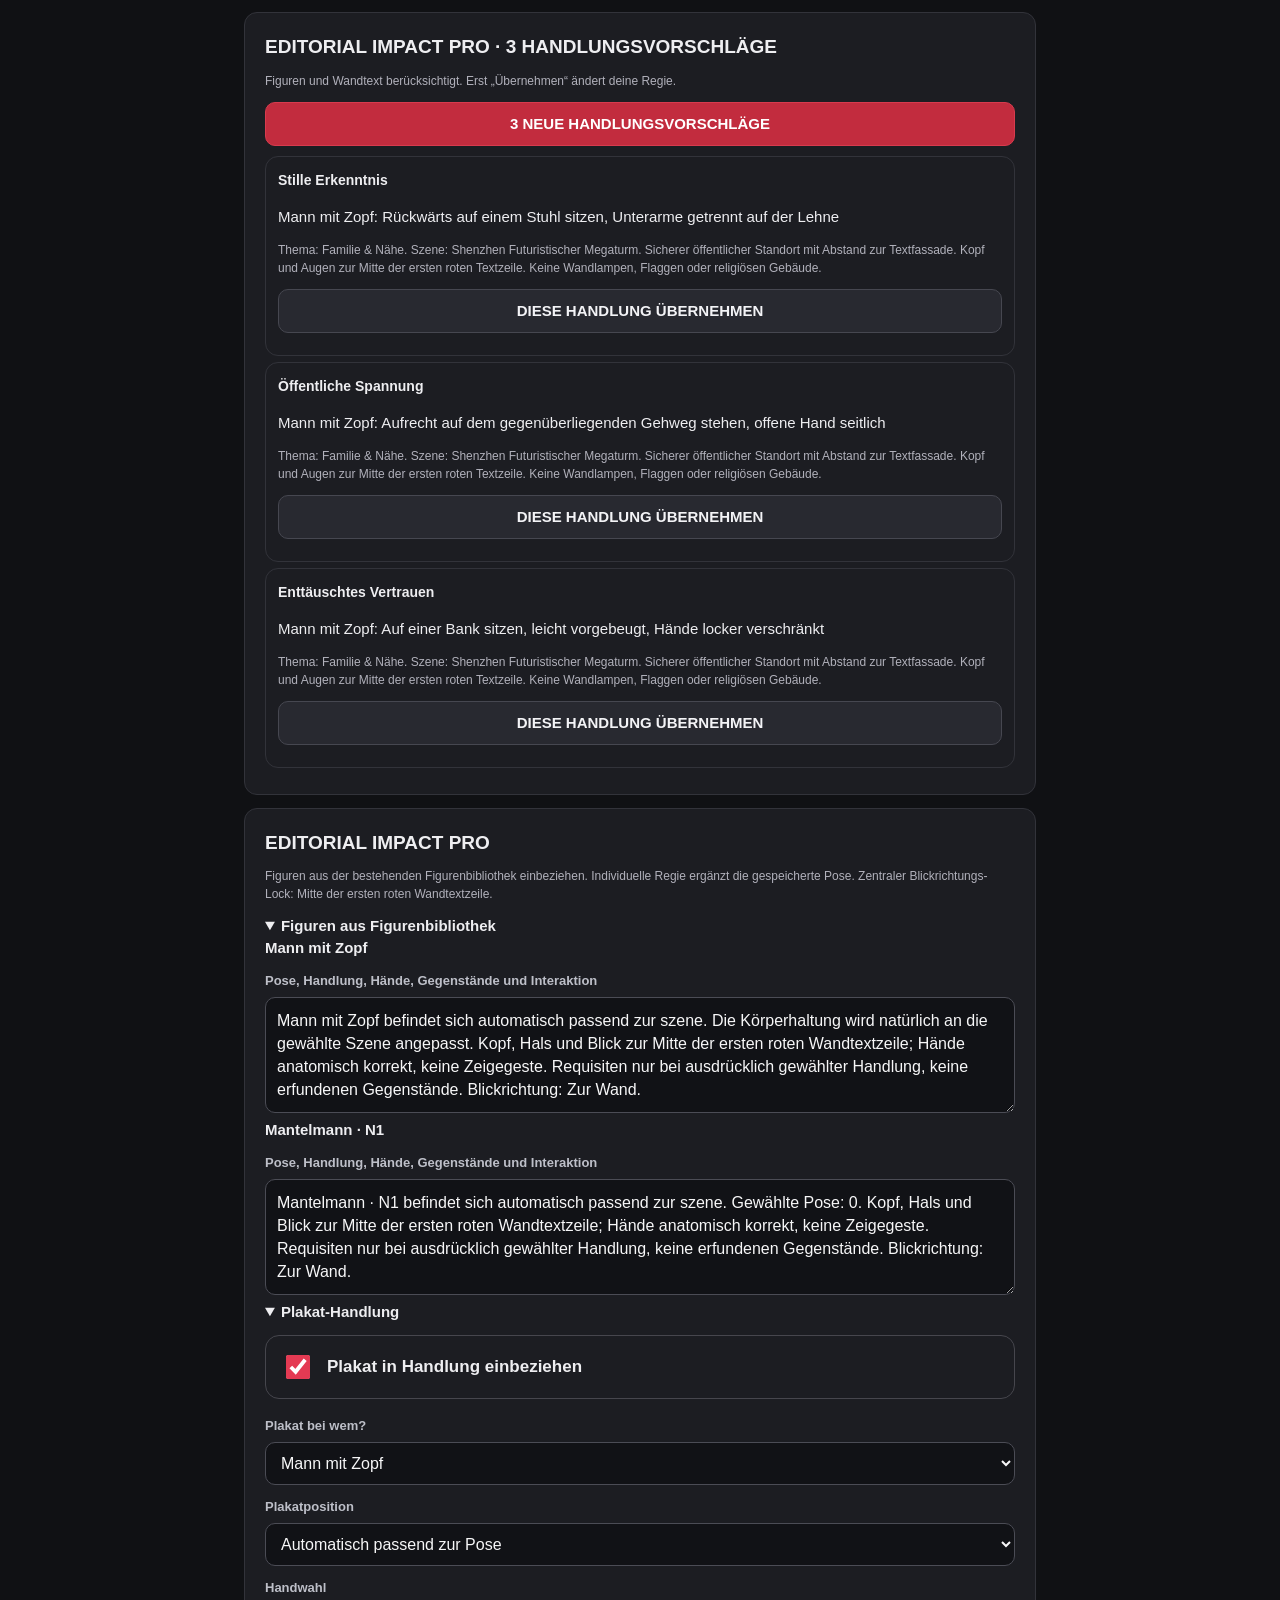
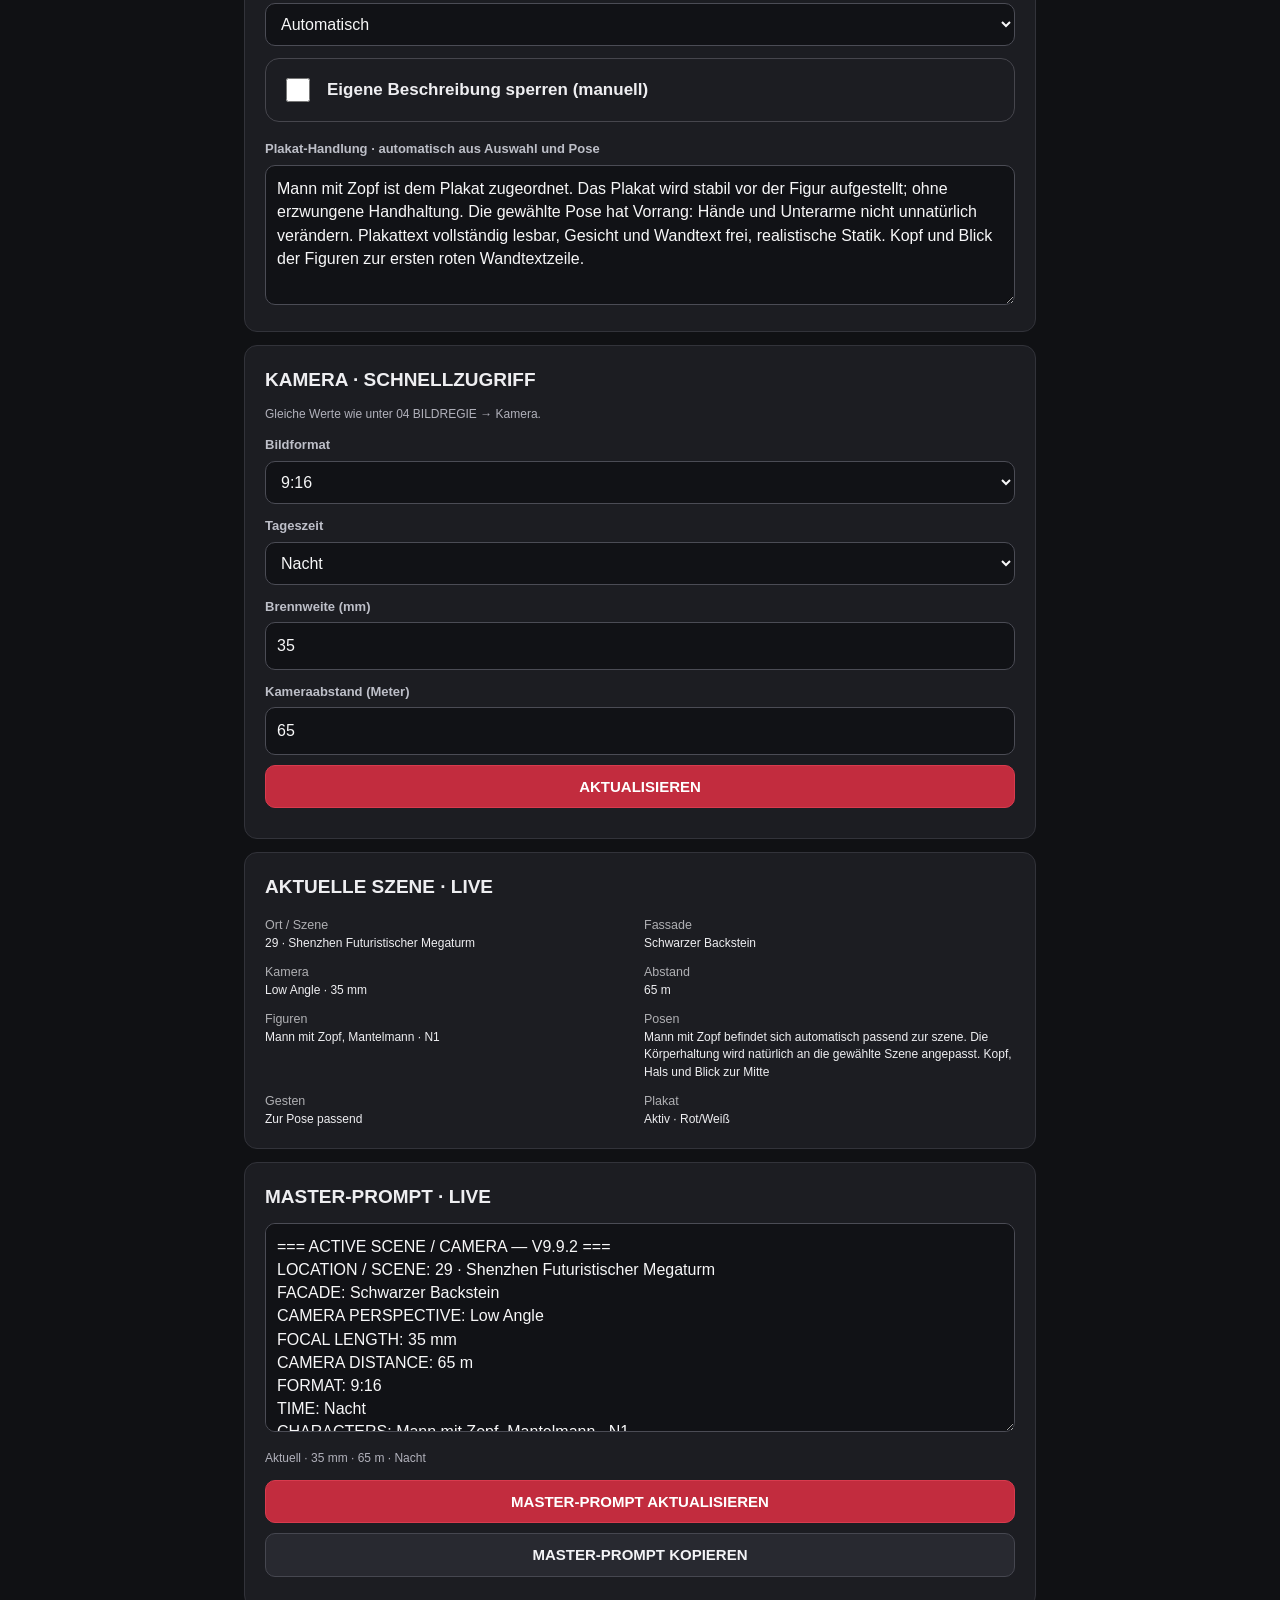
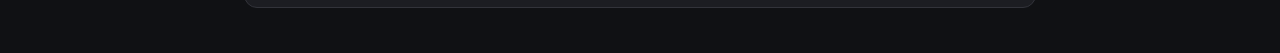
==== commit 08ccfff8: "Bump gaze script cache keys for 9.9.29" ====
--- a/index.html
+++ b/index.html
@@ -1 +1 @@
-<!doctype html><html lang="de"><head><meta charset="utf-8"><meta name="viewport" content="width=device-width,initial-scale=1,viewport-fit=cover"><meta name="theme-color" content="#101114"><meta name="apple-mobile-web-app-capable" content="yes"><meta name="apple-mobile-web-app-status-bar-style" content="black-translucent"><meta name="apple-mobile-web-app-title" content="DUVARSESİ"><link rel="manifest" href="manifest.webmanifest"><link rel="apple-touch-icon" href="icon-192.png"><link rel="stylesheet" href="styles.css"><title>BİR.DUVARSESİ V9.9.24</title></head><body><header><div><small>PREMIUM STUDIO · V9.9.24</small><h1>BİR.<span>DUVARSESİ</span></h1></div><button id="saveProject" class="small">Projekt speichern</button></header><main><div class="metrics"><div><b>311</b><small>Szenen</small></div><div><b id="poseMetric">193</b><small>Posen</small></div><div><b id="formatMetric">9:16</b><small>Format</small></div></div><nav id="tabs" aria-label="Arbeitsbereiche"></nav><section id="content" aria-live="polite"></section></main><div id="toast" role="status" aria-live="polite"></div><script src="version.js?v=99281"></script><script src="data.js"></script><script src="v96scenes.js"></script><script src="app.js"></script><script src="v94.js"></script><script src="v941.js?v=99193"></script><script src="v942.js"></script><script src="v96.js"></script><script src="v961.js"></script><script src="v962.js"></script><script src="v963.js"></script><script src="v964.js"></script><script src="v965.js"></script><script src="v966.js"></script><script src="v967.js?v=9981"></script><script src="v968.js"></script><script src="v969.js?v=9981"></script><script src="v970.js"></script><script src="v972.js"></script><script src="v973.js"></script><script src="v974.js"></script><script src="v976.js"></script><script src="v977.js"></script><script src="v978.js"></script><script src="v979.js"></script><script src="v980.js"></script><script src="v981.js"></script><script src="v982.js"></script><script src="v9823.js"></script><script src="v985.js"></script><script src="v986.js"></script><script src="v987.js?v=99192"></script><script src="v988.js?v=9981"></script><script src="v989.js?v=99101"></script><script src="v990.js?v=9901"></script><script src="v991.js?v=9912"></script><script src="v992.js?v=99231"></script><script src="v993.js?v=9947"></script><script src="v995.js?v=99111"></script><script src="v996.js?v=9971"></script><script src="v998.js?v=9981"></script><script src="v999.js?v=99101"></script><script src="v9912.js?v=99121"></script><script src="v9913.js?v=99131"></script><script src="v9914.js?v=99141"></script><script src="v9915.js?v=99162"></script><script src="v9916.js?v=99163"></script><script src="v9917.js?v=99171"></script><script src="v9918.js?v=99181"></script><script src="v9919.js?v=99191"></script><script src="v9920.js?v=99201"></script><script src="v9921.js?v=99211"></script><script src="v9922.js?v=99221"></script><script src="v9924.js?v=99281"></script><script>(function(){function sync(){var v=window.BDS_VERSION;if(!v)return;var h=document.querySelector('header small');if(h&&h.textContent!=='PREMIUM STUDIO · V'+v)h.textContent='PREMIUM STUDIO · V'+v;var t='BİR.DUVARSESİ V'+v;if(document.title!==t)document.title=t;}sync();var h=document.querySelector('header small');if(h)new MutationObserver(sync).observe(h,{childList:true,subtree:true,characterData:true});})();</script></body></html>+<!doctype html><html lang="de"><head><meta charset="utf-8"><meta name="viewport" content="width=device-width,initial-scale=1,viewport-fit=cover"><meta name="theme-color" content="#101114"><meta name="apple-mobile-web-app-capable" content="yes"><meta name="apple-mobile-web-app-status-bar-style" content="black-translucent"><meta name="apple-mobile-web-app-title" content="DUVARSESİ"><link rel="manifest" href="manifest.webmanifest"><link rel="apple-touch-icon" href="icon-192.png"><link rel="stylesheet" href="styles.css"><title>BİR.DUVARSESİ V9.9.24</title></head><body><header><div><small>PREMIUM STUDIO · V9.9.24</small><h1>BİR.<span>DUVARSESİ</span></h1></div><button id="saveProject" class="small">Projekt speichern</button></header><main><div class="metrics"><div><b>311</b><small>Szenen</small></div><div><b id="poseMetric">193</b><small>Posen</small></div><div><b id="formatMetric">9:16</b><small>Format</small></div></div><nav id="tabs" aria-label="Arbeitsbereiche"></nav><section id="content" aria-live="polite"></section></main><div id="toast" role="status" aria-live="polite"></div><script src="version.js?v=99291"></script><script src="data.js"></script><script src="v96scenes.js"></script><script src="app.js"></script><script src="v94.js"></script><script src="v941.js?v=99193"></script><script src="v942.js"></script><script src="v96.js"></script><script src="v961.js"></script><script src="v962.js"></script><script src="v963.js"></script><script src="v964.js"></script><script src="v965.js"></script><script src="v966.js"></script><script src="v967.js?v=9981"></script><script src="v968.js"></script><script src="v969.js?v=9981"></script><script src="v970.js"></script><script src="v972.js"></script><script src="v973.js"></script><script src="v974.js"></script><script src="v976.js"></script><script src="v977.js"></script><script src="v978.js"></script><script src="v979.js"></script><script src="v980.js"></script><script src="v981.js"></script><script src="v982.js"></script><script src="v9823.js"></script><script src="v985.js"></script><script src="v986.js"></script><script src="v987.js?v=99192"></script><script src="v988.js?v=9981"></script><script src="v989.js?v=99101"></script><script src="v990.js?v=9901"></script><script src="v991.js?v=9912"></script><script src="v992.js?v=99231"></script><script src="v993.js?v=9947"></script><script src="v995.js?v=99111"></script><script src="v996.js?v=9971"></script><script src="v998.js?v=9981"></script><script src="v999.js?v=99101"></script><script src="v9912.js?v=99121"></script><script src="v9913.js?v=99131"></script><script src="v9914.js?v=99141"></script><script src="v9915.js?v=99162"></script><script src="v9916.js?v=99163"></script><script src="v9917.js?v=99171"></script><script src="v9918.js?v=99181"></script><script src="v9919.js?v=99191"></script><script src="v9920.js?v=99201"></script><script src="v9921.js?v=99211"></script><script src="v9922.js?v=99221"></script><script src="v9924.js?v=99291"></script><script>(function(){function sync(){var v=window.BDS_VERSION;if(!v)return;var h=document.querySelector('header small');if(h&&h.textContent!=='PREMIUM STUDIO · V'+v)h.textContent='PREMIUM STUDIO · V'+v;var t='BİR.DUVARSESİ V'+v;if(document.title!==t)document.title=t;}sync();var h=document.querySelector('header small');if(h)new MutationObserver(sync).observe(h,{childList:true,subtree:true,characterData:true});})();</script></body></html>
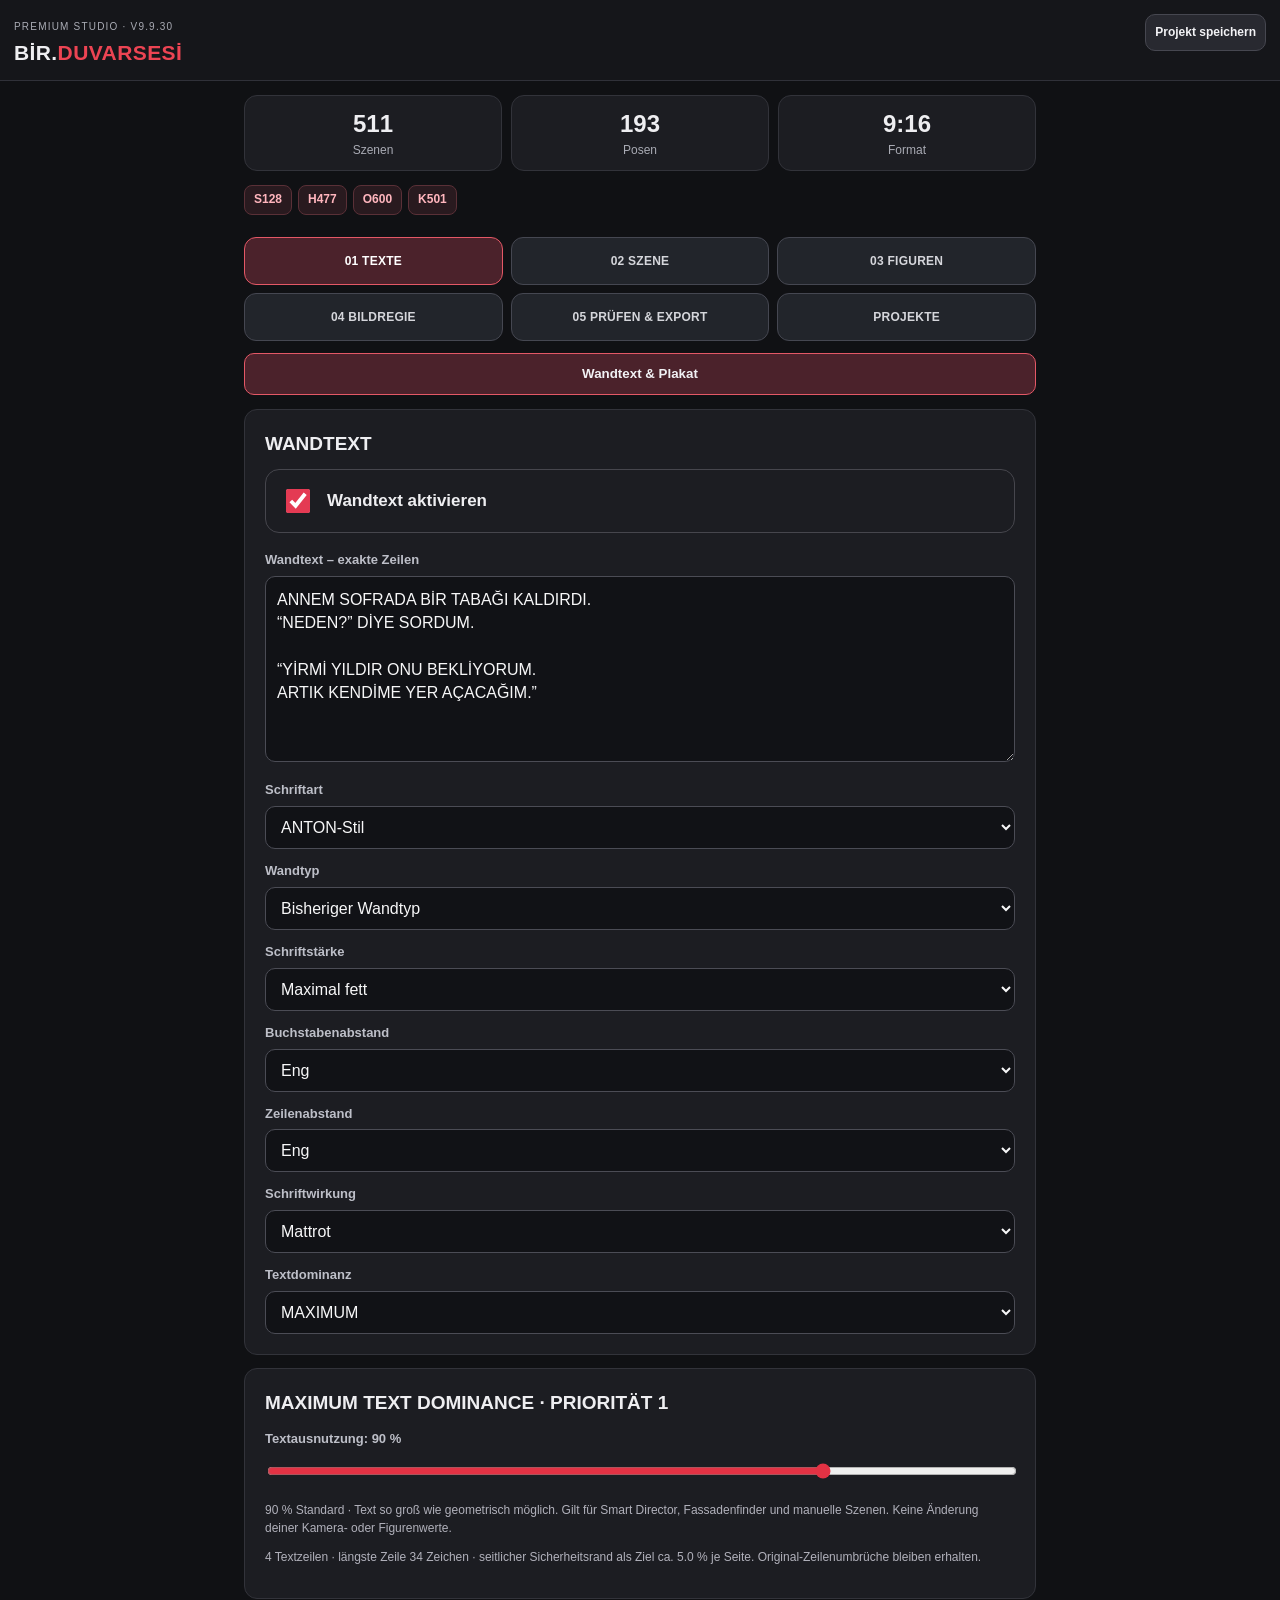
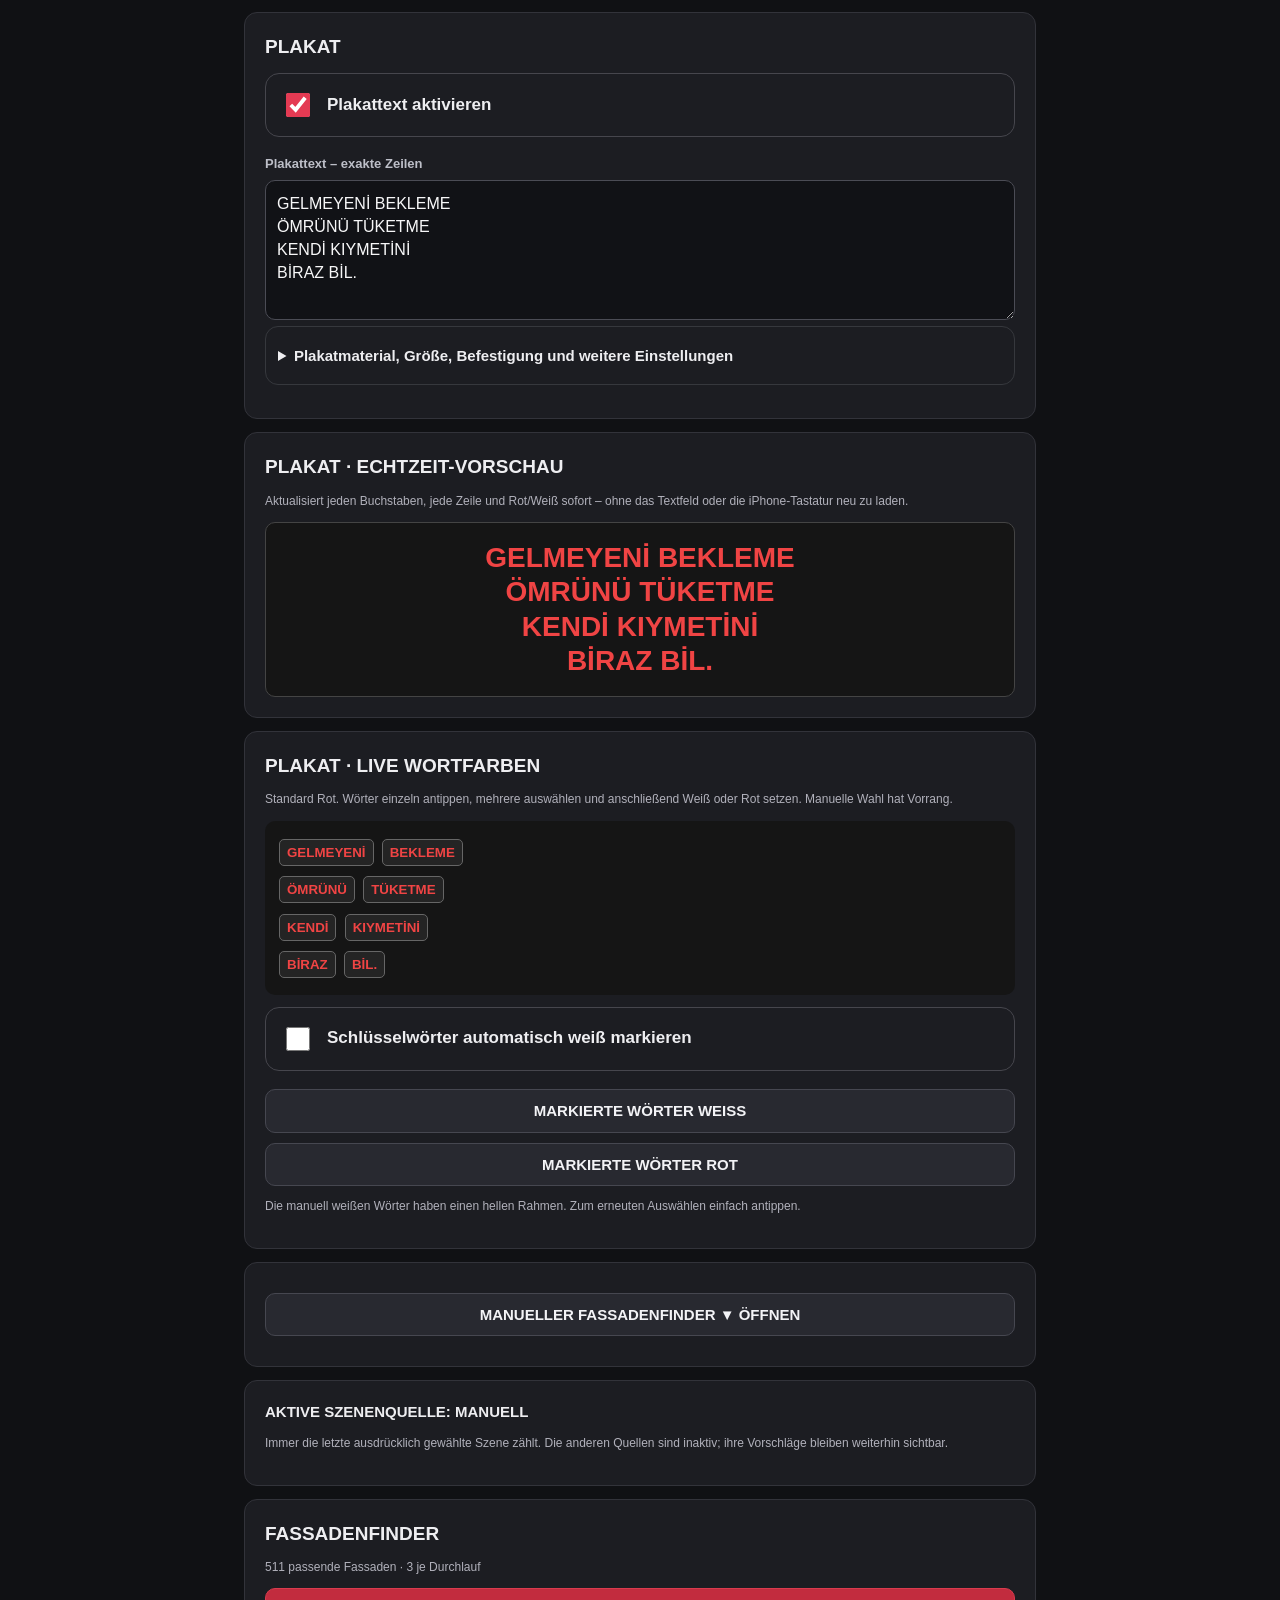
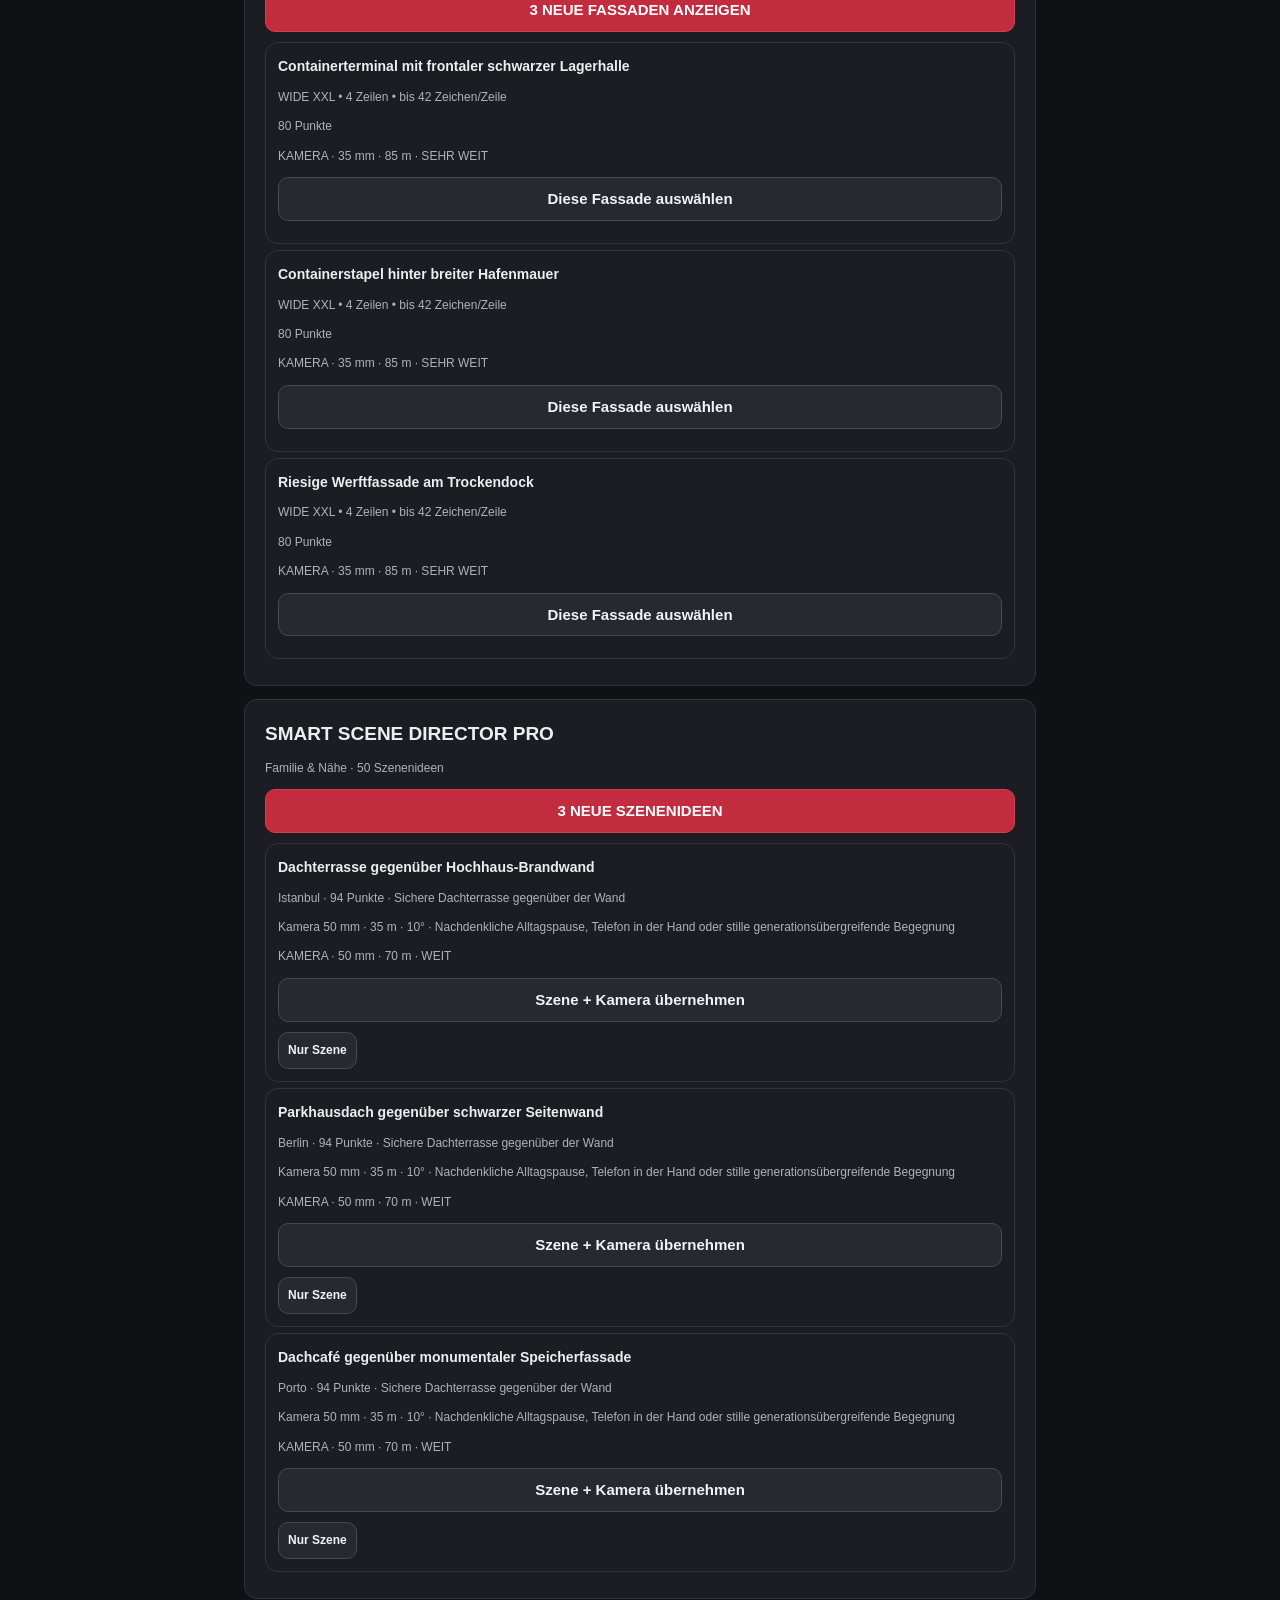
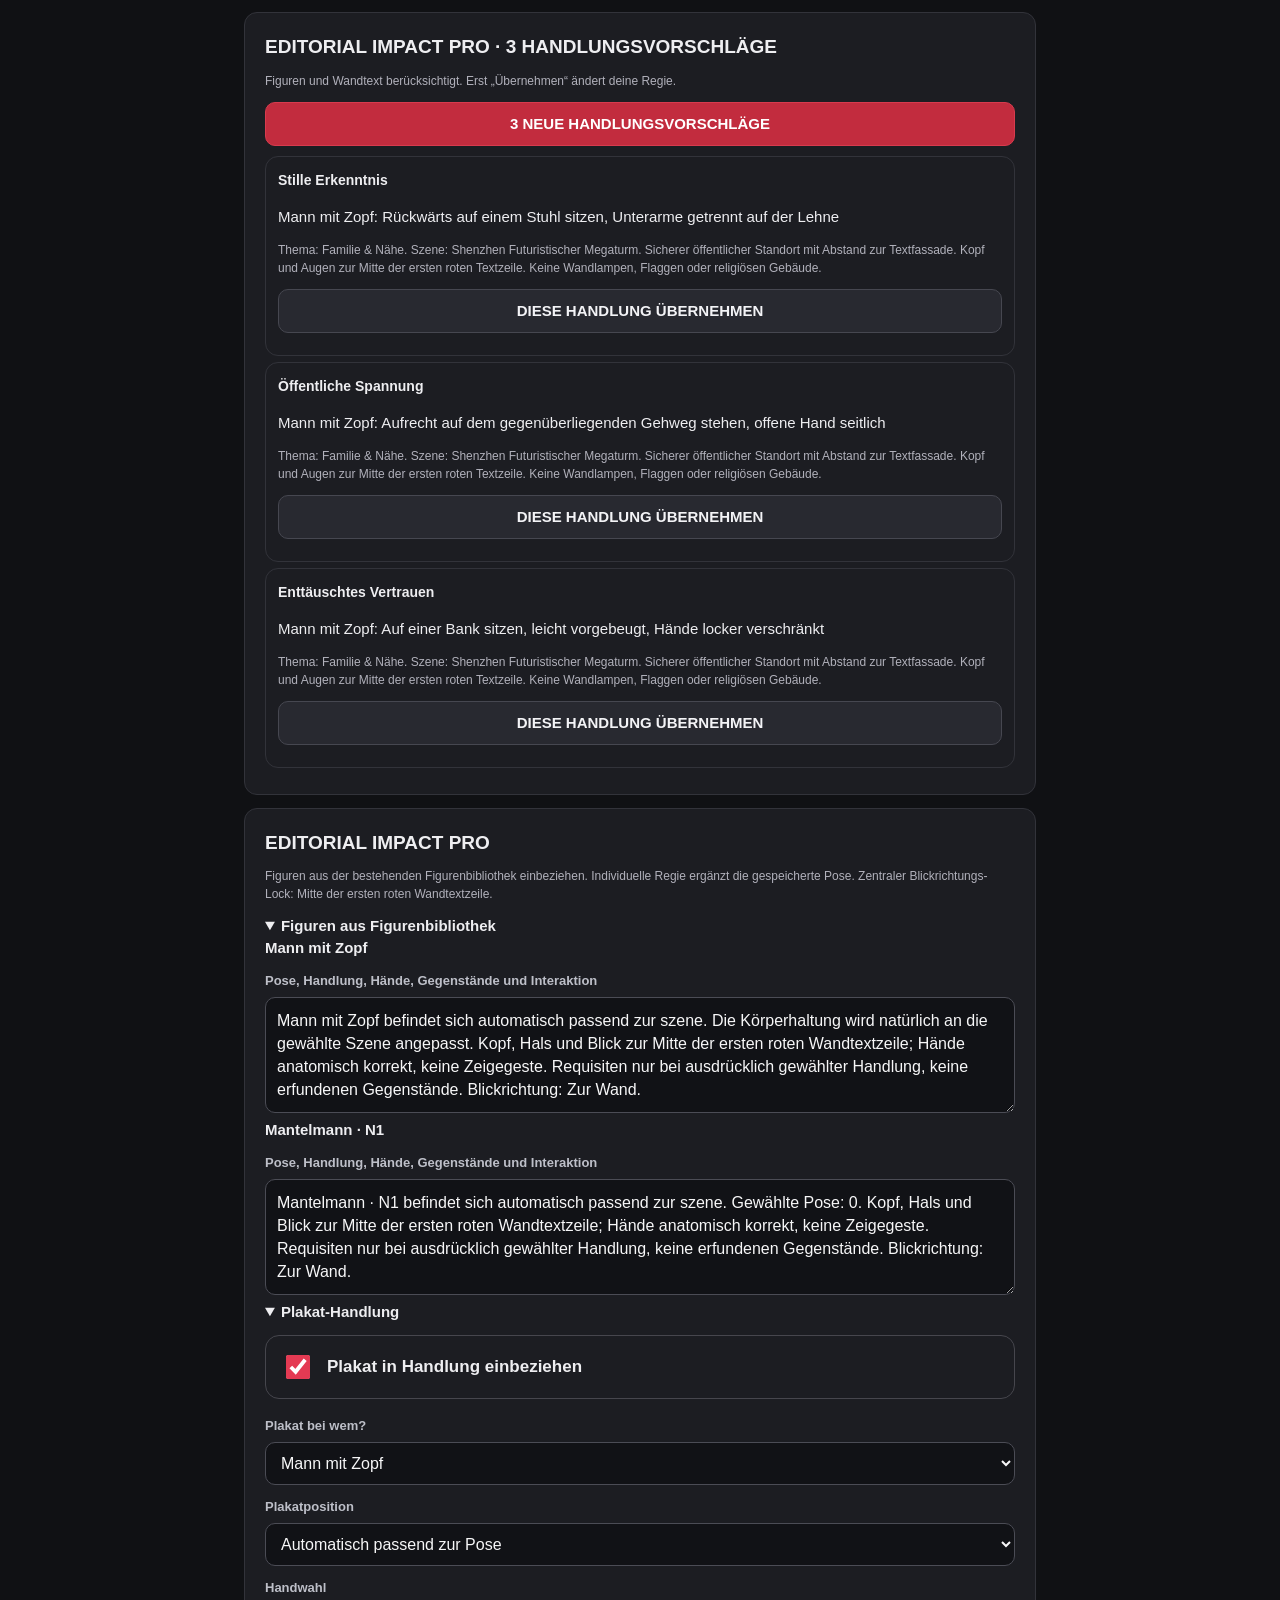
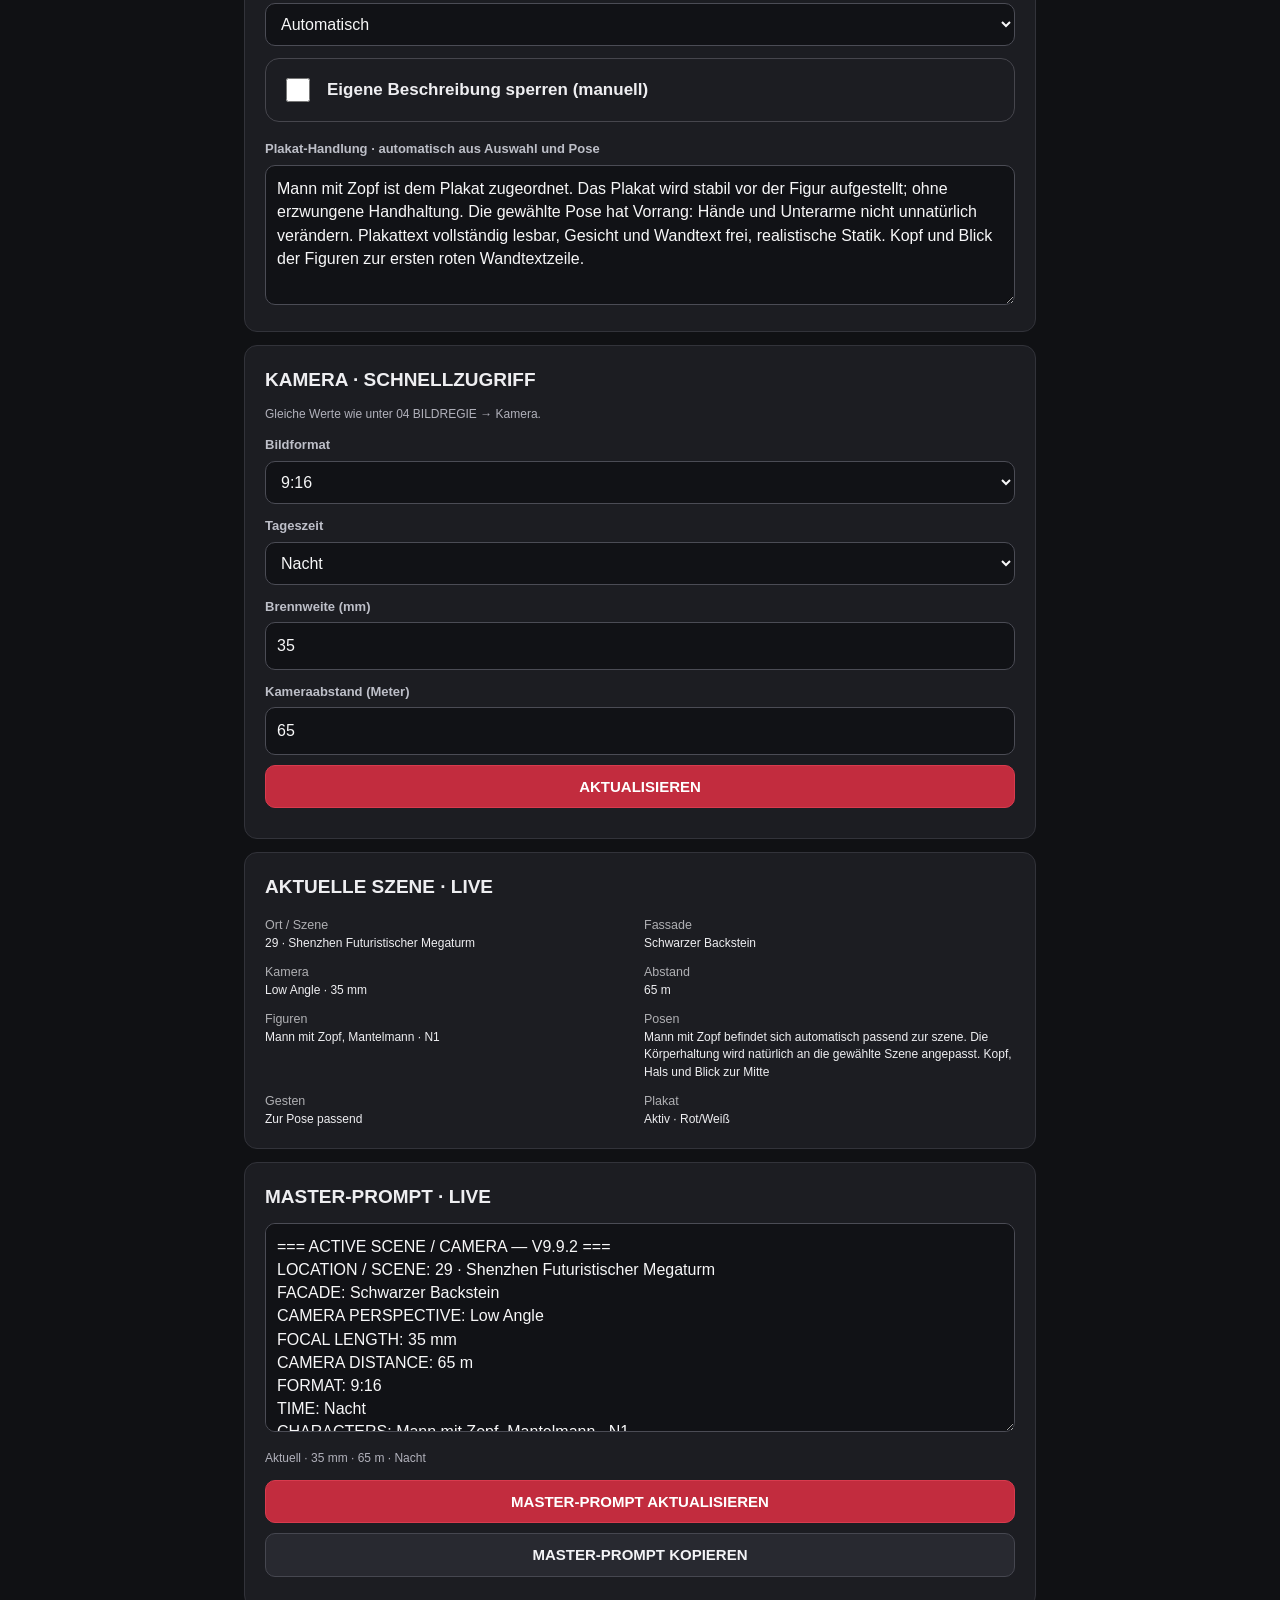
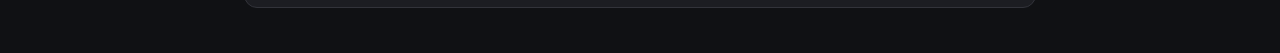
==== commit 28ca07d7: "Release V9.9.30 gaze correction" ====
--- a/index.html
+++ b/index.html
@@ -1 +1 @@
-<!doctype html><html lang="de"><head><meta charset="utf-8"><meta name="viewport" content="width=device-width,initial-scale=1,viewport-fit=cover"><meta name="theme-color" content="#101114"><meta name="apple-mobile-web-app-capable" content="yes"><meta name="apple-mobile-web-app-status-bar-style" content="black-translucent"><meta name="apple-mobile-web-app-title" content="DUVARSESİ"><link rel="manifest" href="manifest.webmanifest"><link rel="apple-touch-icon" href="icon-192.png"><link rel="stylesheet" href="styles.css"><title>BİR.DUVARSESİ V9.9.24</title></head><body><header><div><small>PREMIUM STUDIO · V9.9.24</small><h1>BİR.<span>DUVARSESİ</span></h1></div><button id="saveProject" class="small">Projekt speichern</button></header><main><div class="metrics"><div><b>311</b><small>Szenen</small></div><div><b id="poseMetric">193</b><small>Posen</small></div><div><b id="formatMetric">9:16</b><small>Format</small></div></div><nav id="tabs" aria-label="Arbeitsbereiche"></nav><section id="content" aria-live="polite"></section></main><div id="toast" role="status" aria-live="polite"></div><script src="version.js?v=99291"></script><script src="data.js"></script><script src="v96scenes.js"></script><script src="app.js"></script><script src="v94.js"></script><script src="v941.js?v=99193"></script><script src="v942.js"></script><script src="v96.js"></script><script src="v961.js"></script><script src="v962.js"></script><script src="v963.js"></script><script src="v964.js"></script><script src="v965.js"></script><script src="v966.js"></script><script src="v967.js?v=9981"></script><script src="v968.js"></script><script src="v969.js?v=9981"></script><script src="v970.js"></script><script src="v972.js"></script><script src="v973.js"></script><script src="v974.js"></script><script src="v976.js"></script><script src="v977.js"></script><script src="v978.js"></script><script src="v979.js"></script><script src="v980.js"></script><script src="v981.js"></script><script src="v982.js"></script><script src="v9823.js"></script><script src="v985.js"></script><script src="v986.js"></script><script src="v987.js?v=99192"></script><script src="v988.js?v=9981"></script><script src="v989.js?v=99101"></script><script src="v990.js?v=9901"></script><script src="v991.js?v=9912"></script><script src="v992.js?v=99231"></script><script src="v993.js?v=9947"></script><script src="v995.js?v=99111"></script><script src="v996.js?v=9971"></script><script src="v998.js?v=9981"></script><script src="v999.js?v=99101"></script><script src="v9912.js?v=99121"></script><script src="v9913.js?v=99131"></script><script src="v9914.js?v=99141"></script><script src="v9915.js?v=99162"></script><script src="v9916.js?v=99163"></script><script src="v9917.js?v=99171"></script><script src="v9918.js?v=99181"></script><script src="v9919.js?v=99191"></script><script src="v9920.js?v=99201"></script><script src="v9921.js?v=99211"></script><script src="v9922.js?v=99221"></script><script src="v9924.js?v=99291"></script><script>(function(){function sync(){var v=window.BDS_VERSION;if(!v)return;var h=document.querySelector('header small');if(h&&h.textContent!=='PREMIUM STUDIO · V'+v)h.textContent='PREMIUM STUDIO · V'+v;var t='BİR.DUVARSESİ V'+v;if(document.title!==t)document.title=t;}sync();var h=document.querySelector('header small');if(h)new MutationObserver(sync).observe(h,{childList:true,subtree:true,characterData:true});})();</script></body></html>+<!doctype html><html lang="de"><head><meta charset="utf-8"><meta name="viewport" content="width=device-width,initial-scale=1,viewport-fit=cover"><meta name="theme-color" content="#101114"><meta name="apple-mobile-web-app-capable" content="yes"><meta name="apple-mobile-web-app-status-bar-style" content="black-translucent"><meta name="apple-mobile-web-app-title" content="DUVARSESİ"><link rel="manifest" href="manifest.webmanifest"><link rel="apple-touch-icon" href="icon-192.png"><link rel="stylesheet" href="styles.css"><title>BİR.DUVARSESİ V9.9.24</title></head><body><header><div><small>PREMIUM STUDIO · V9.9.24</small><h1>BİR.<span>DUVARSESİ</span></h1></div><button id="saveProject" class="small">Projekt speichern</button></header><main><div class="metrics"><div><b>311</b><small>Szenen</small></div><div><b id="poseMetric">193</b><small>Posen</small></div><div><b id="formatMetric">9:16</b><small>Format</small></div></div><nav id="tabs" aria-label="Arbeitsbereiche"></nav><section id="content" aria-live="polite"></section></main><div id="toast" role="status" aria-live="polite"></div><script src="version.js?v=99301"></script><script src="data.js"></script><script src="v96scenes.js"></script><script src="app.js"></script><script src="v94.js"></script><script src="v941.js?v=99193"></script><script src="v942.js"></script><script src="v96.js"></script><script src="v961.js"></script><script src="v962.js"></script><script src="v963.js"></script><script src="v964.js"></script><script src="v965.js"></script><script src="v966.js"></script><script src="v967.js?v=9981"></script><script src="v968.js"></script><script src="v969.js?v=9981"></script><script src="v970.js"></script><script src="v972.js"></script><script src="v973.js"></script><script src="v974.js"></script><script src="v976.js"></script><script src="v977.js"></script><script src="v978.js"></script><script src="v979.js"></script><script src="v980.js"></script><script src="v981.js"></script><script src="v982.js"></script><script src="v9823.js"></script><script src="v985.js"></script><script src="v986.js"></script><script src="v987.js?v=99192"></script><script src="v988.js?v=9981"></script><script src="v989.js?v=99101"></script><script src="v990.js?v=9901"></script><script src="v991.js?v=9912"></script><script src="v992.js?v=99231"></script><script src="v993.js?v=9947"></script><script src="v995.js?v=99111"></script><script src="v996.js?v=9971"></script><script src="v998.js?v=9981"></script><script src="v999.js?v=99101"></script><script src="v9912.js?v=99121"></script><script src="v9913.js?v=99131"></script><script src="v9914.js?v=99141"></script><script src="v9915.js?v=99162"></script><script src="v9916.js?v=99163"></script><script src="v9917.js?v=99171"></script><script src="v9918.js?v=99181"></script><script src="v9919.js?v=99191"></script><script src="v9920.js?v=99201"></script><script src="v9921.js?v=99211"></script><script src="v9922.js?v=99221"></script><script src="v9924.js?v=99301"></script><script>(function(){function sync(){var v=window.BDS_VERSION;if(!v)return;var h=document.querySelector('header small');if(h&&h.textContent!=='PREMIUM STUDIO · V'+v)h.textContent='PREMIUM STUDIO · V'+v;var t='BİR.DUVARSESİ V'+v;if(document.title!==t)document.title=t;}sync();var h=document.querySelector('header small');if(h)new MutationObserver(sync).observe(h,{childList:true,subtree:true,characterData:true});})();</script></body></html>
